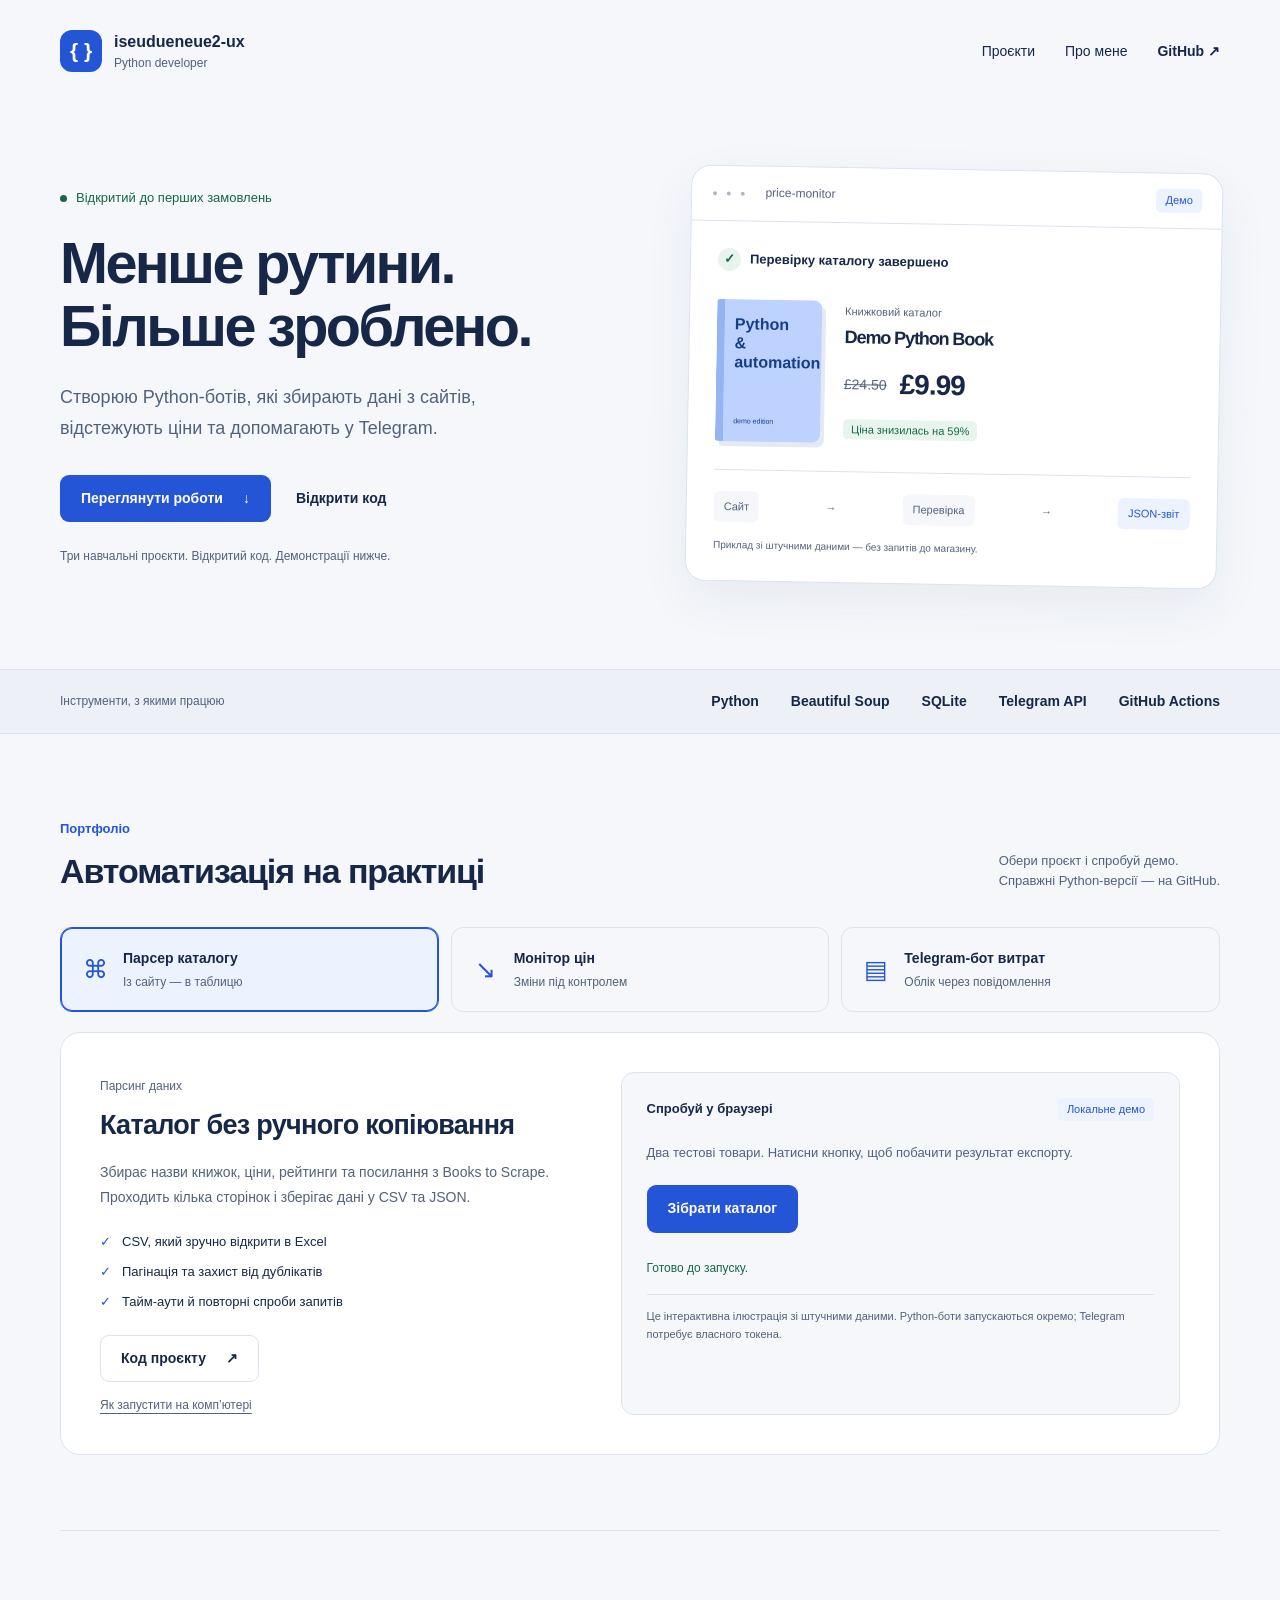
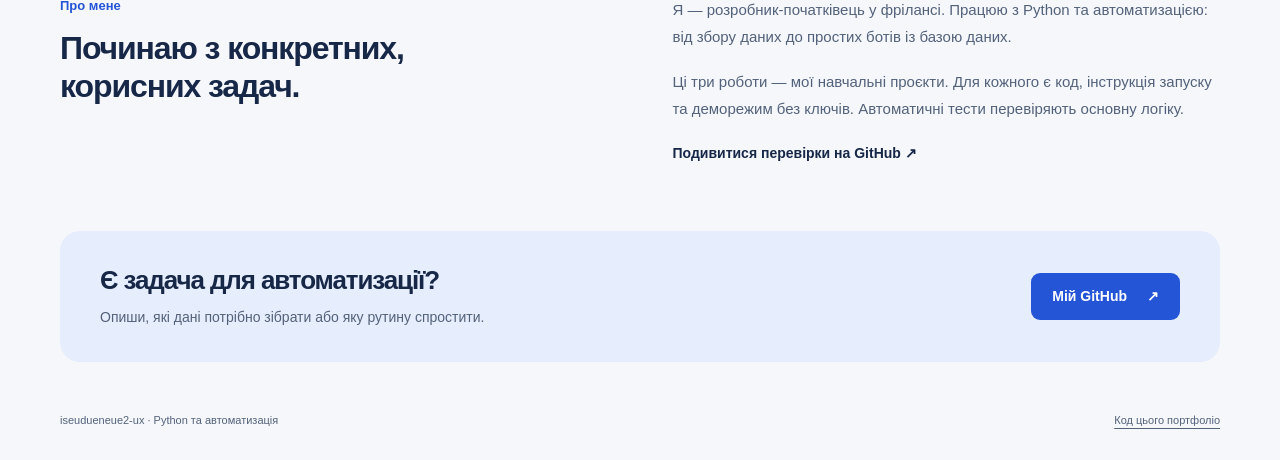
==== site/index.html @ 41f3dd18 "Publish interactive automation portfolio on GitHub Pages" ====
<!doctype html>
<html lang="uk">
<head>
  <meta charset="utf-8">
  <meta name="viewport" content="width=device-width, initial-scale=1">
  <meta name="theme-color" content="#f5f7fb">
  <meta name="description" content="Портфоліо Python-розробника: парсинг сайтів, моніторинг цін і Telegram-боти. Код, демонстрації та інструкції запуску.">
  <title>Python-боти та автоматизація — iseudueneue2-ux</title>
  <link rel="icon" href="favicon.svg" type="image/svg+xml">
  <link rel="stylesheet" href="style.css">
  <script src="app.js" defer></script>
</head>
<body>
  <a class="skip" href="#main">Перейти до вмісту</a>
  <header class="header wrap">
    <a class="brand" href="#" aria-label="На початок"><span class="brand-icon" aria-hidden="true">{ }</span><span>iseudueneue2-ux<span class="brand-sub">Python developer</span></span></a>
    <nav aria-label="Головна навігація"><a href="#projects">Проєкти</a><a href="#about">Про мене</a><a class="github-link" href="https://github.com/iseudueneue2-ux">GitHub <span aria-hidden="true">↗</span></a></nav>
  </header>
  <main id="main">
    <section class="hero wrap" aria-labelledby="hero-title">
      <div class="intro"><p class="availability"><span aria-hidden="true"></span>Відкритий до перших замовлень</p>
        <h1 id="hero-title">Менше рутини.<br>Більше зроблено.</h1>
        <p class="lead">Створюю Python-ботів, які збирають дані з сайтів, відстежують ціни та допомагають у Telegram.</p>
        <div class="hero-actions"><a class="button primary" href="#projects">Переглянути роботи <span aria-hidden="true">↓</span></a><a class="text-link" href="https://github.com/iseudueneue2-ux/freelance-bots-portfolio">Відкрити код</a></div>
        <p class="hero-note">Три навчальні проєкти. Відкритий код. Демонстрації нижче.</p>
      </div>
      <div class="workbench" aria-label="Приклад результату роботи монітора цін">
        <div class="window-bar"><span class="window-dots" aria-hidden="true">● ● ●</span><span>price-monitor</span><span class="demo-tag">Демо</span></div>
        <div class="workbench-body"><div class="run-line"><span class="run-check" aria-hidden="true">✓</span>Перевірку каталогу завершено</div>
          <div class="product"><div class="book-art" aria-hidden="true"><span>Python<br>&<br>automation</span><small>demo edition</small></div><div><p class="muted">Книжковий каталог</p><h2>Demo Python Book</h2><p class="price"><del>£24.50</del><strong>£9.99</strong></p><span class="price-drop">Ціна знизилась на 59%</span></div></div>
          <div class="pipeline" aria-label="Сайт, перевірка ціни, готовий звіт"><span>Сайт</span><span aria-hidden="true">→</span><span>Перевірка</span><span aria-hidden="true">→</span><span class="pipeline-result">JSON-звіт</span></div>
          <p class="bench-note">Приклад зі штучними даними — без запитів до магазину.</p>
        </div>
      </div>
    </section>
    <div class="tools-strip"><div class="wrap"><p>Інструменти, з якими працюю</p><ul aria-label="Технології"><li>Python</li><li>Beautiful Soup</li><li>SQLite</li><li>Telegram API</li><li>GitHub Actions</li></ul></div></div>
    <section class="projects wrap" id="projects" aria-labelledby="projects-title">
      <div class="section-heading"><div><p class="section-caption">Портфоліо</p><h2 id="projects-title">Автоматизація на практиці</h2></div><p>Обери проєкт і спробуй демо.<br>Справжні Python-версії — на GitHub.</p></div>
      <div class="project-picker" role="group" aria-label="Обрати проєкт">
        <button class="project-choice" data-project="scraper" aria-pressed="true"><span class="choice-icon" aria-hidden="true">⌘</span><span><strong>Парсер каталогу</strong><small>Із сайту — в таблицю</small></span></button>
        <button class="project-choice" data-project="monitor" aria-pressed="false"><span class="choice-icon" aria-hidden="true">↘</span><span><strong>Монітор цін</strong><small>Зміни під контролем</small></span></button>
        <button class="project-choice" data-project="expenses" aria-pressed="false"><span class="choice-icon" aria-hidden="true">▤</span><span><strong>Telegram-бот витрат</strong><small>Облік через повідомлення</small></span></button>
      </div>
      <div class="project-detail">
        <div class="project-description"><span class="project-kind" id="project-kind">Парсинг даних</span><h3 id="project-title">Каталог без ручного копіювання</h3><p id="project-description">Збирає назви книжок, ціни, рейтинги та посилання з Books to Scrape. Проходить кілька сторінок і зберігає дані у CSV та JSON.</p><ul id="project-features"><li>CSV, який зручно відкрити в Excel</li><li>Пагінація та захист від дублікатів</li><li>Тайм-аути й повторні спроби запитів</li></ul><a class="button secondary" id="project-source" href="https://github.com/iseudueneue2-ux/freelance-bots-portfolio/blob/main/bots/scraper.py">Код проєкту <span aria-hidden="true">↗</span></a><a class="setup-link" href="https://github.com/iseudueneue2-ux/freelance-bots-portfolio/blob/main/docs/README.uk.md">Як запустити на комп’ютері</a></div>
        <div class="demo-panel"><div class="demo-heading"><strong>Спробуй у браузері</strong><span class="demo-tag">Локальне демо</span></div>
          <div id="demo-scraper"><p class="demo-copy">Два тестові товари. Натисни кнопку, щоб побачити результат експорту.</p><button class="button primary demo-action" id="scrape-button">Зібрати каталог</button><div id="scrape-result" hidden><div class="table-scroll"><table><caption class="sr-only">Результати збору тестового каталогу</caption><thead><tr><th scope="col">Книжка</th><th scope="col">Ціна</th><th scope="col">Рейтинг</th></tr></thead><tbody><tr><td>Demo Python Book</td><td>£24.50</td><td>4 / 5</td></tr><tr><td>Automation &amp; Bots</td><td>£18.00</td><td>5 / 5</td></tr></tbody></table></div><button class="download" id="download-csv">Завантажити CSV</button></div></div>
          <div id="demo-monitor" hidden><p class="demo-copy">Збережена ціна книжки — £24.50. Задай нову ціну для порівняння.</p><form id="price-form"><label for="new-price">Нова ціна, GBP</label><div class="form-row"><input id="new-price" type="number" min="0.01" max="9999999" step="0.01" value="9.99" required><button class="button primary" type="submit">Порівняти</button></div></form><div id="price-result" class="result-box" hidden></div></div>
          <div id="demo-expenses" hidden><p class="demo-copy">Додай витрату й перевір підсумок. Дані існують лише до оновлення сторінки.</p><div class="chat"><p class="chat-bubble">Привіт! Допоможу порахувати витрати у гривнях.</p><div id="expense-messages"></div></div><form id="expense-form"><div class="expense-fields"><div><label for="expense-amount">Сума, грн</label><input id="expense-amount" type="number" min="0.01" max="9999999" step="0.01" placeholder="120.50" required></div><div><label for="expense-category">Категорія</label><input id="expense-category" maxlength="50" placeholder="Їжа" required></div></div><div class="form-row"><button class="button primary" type="submit">Додати витрату</button><button class="download" id="expense-summary" type="button">Підсумок</button></div></form></div>
          <p class="demo-status" id="demo-status" role="status" aria-live="polite">Готово до запуску.</p>
          <p class="demo-disclaimer">Це інтерактивна ілюстрація зі штучними даними. Python-боти запускаються окремо; Telegram потребує власного токена.</p>
        </div>
      </div>
      <noscript><p>Для інтерактивних демонстрацій увімкни JavaScript. Усі три проєкти та інструкції доступні <a href="https://github.com/iseudueneue2-ux/freelance-bots-portfolio">у репозиторії</a>.</p></noscript>
    </section>
    <section class="about wrap" id="about" aria-labelledby="about-title"><div><p class="section-caption">Про мене</p><h2 id="about-title">Починаю з конкретних,<br>корисних задач.</h2></div><div class="about-copy"><p>Я — розробник-початківець у фрілансі. Працюю з Python та автоматизацією: від збору даних до простих ботів із базою даних.</p><p>Ці три роботи — мої навчальні проєкти. Для кожного є код, інструкція запуску та деморежим без ключів. Автоматичні тести перевіряють основну логіку.</p><a class="text-link" href="https://github.com/iseudueneue2-ux/freelance-bots-portfolio/actions">Подивитися перевірки на GitHub <span aria-hidden="true">↗</span></a></div></section>
    <section class="contact wrap" aria-labelledby="contact-title"><div><h2 id="contact-title">Є задача для автоматизації?</h2><p>Опиши, які дані потрібно зібрати або яку рутину спростити.</p></div><a class="button primary" href="https://github.com/iseudueneue2-ux">Мій GitHub <span aria-hidden="true">↗</span></a></section>
  </main>
  <footer class="footer wrap"><span>iseudueneue2-ux · Python та автоматизація</span><a href="https://github.com/iseudueneue2-ux/freelance-bots-portfolio">Код цього портфоліо</a></footer>
</body>
</html>
---- site/style.css ----
:root{--bg:#f5f7fb;--surface:#fff;--ink:#162747;--muted:#53627b;--blue:#2455d6;--blue-hover:#1943b0;--line:#dce3ee;--soft:#edf2ff;--green:#176747;--radius:20px}*{box-sizing:border-box}html{scroll-behavior:smooth;scroll-padding-top:30px}body{margin:0;background:var(--bg);color:var(--ink);font-family:"Segoe UI",Verdana,sans-serif;font-size:16px;line-height:1.6}a{color:inherit;text-underline-offset:4px}button,input{font:inherit}button,a{-webkit-tap-highlight-color:transparent}button{cursor:pointer}button:disabled{cursor:default}a:focus-visible,button:focus-visible,input:focus-visible{outline:3px solid var(--blue);outline-offset:5px}button,input{border-radius:9px}[hidden]{display:none!important}.wrap{width:min(1160px,calc(100% - 80px));margin-inline:auto}.header{display:flex;align-items:center;justify-content:space-between;padding-block:30px;gap:24px}.brand{display:flex;gap:12px;align-items:center;text-decoration:none;font-weight:700;line-height:1.35}.brand-icon{display:grid;place-items:center;width:42px;height:42px;background:var(--blue);color:#fff;border-radius:12px;font-size:21px}.brand-sub{display:block;color:var(--muted);font-size:12px;font-weight:400;margin-top:3px}.header nav{display:flex;gap:30px;align-items:center;font-size:14px}.header nav a{text-decoration:none}.header nav a:hover{color:var(--blue)}.github-link{font-weight:600}.hero{display:grid;grid-template-columns:1.05fr 1fr;gap:70px;align-items:center;padding-block:67px 84px}.availability{font-size:13px;color:var(--green);display:flex;align-items:center;gap:9px;margin:0 0 24px}.availability span{width:7px;height:7px;background:var(--green);border-radius:50%}h1,h2,h3,p{margin-top:0}h1{font-size:clamp(38px,4.5vw,61px);line-height:1.08;letter-spacing:-2.6px;font-weight:700;margin-bottom:25px}.lead{font-size:18px;line-height:1.75;color:var(--muted);max-width:455px;margin-bottom:30px}.hero-actions{display:flex;gap:25px;align-items:center}.button{display:inline-flex;justify-content:center;align-items:center;gap:20px;padding:13px 20px;border:1px solid transparent;border-radius:9px;font-size:14px;line-height:1.4;font-weight:600;text-decoration:none;min-height:46px}.primary{color:#fff;background:var(--blue)}.primary:hover{background:var(--blue-hover)}.text-link{font-size:14px;font-weight:600;text-decoration:none}.text-link:hover{text-decoration:underline}.hero-note{font-size:12px;color:var(--muted);margin:25px 0 0}.workbench{background:var(--surface);border:1px solid var(--line);border-radius:var(--radius);box-shadow:0 18px 50px #1d365510;overflow:hidden;transform:rotate(1deg)}.window-bar{display:flex;align-items:center;gap:17px;padding:15px 20px;border-bottom:1px solid var(--line);font-size:12px;color:var(--muted)}.window-dots{letter-spacing:3px;color:#a9b5c8;font-size:9px}.demo-tag{font-size:11px;padding:3px 9px;border-radius:5px;background:var(--soft);color:var(--blue);white-space:nowrap}.window-bar .demo-tag{margin-left:auto}.workbench-body{padding:27px}.run-line{display:flex;align-items:center;gap:9px;font-size:13px;font-weight:600}.run-check{display:grid;place-items:center;width:23px;height:23px;color:var(--green);background:#e8f5ee;border-radius:50%}.product{display:flex;gap:23px;align-items:center;margin-block:28px}.book-art{background:#bed2ff;width:105px;height:142px;flex-shrink:0;border-radius:3px 8px 8px 3px;border-left:8px solid #94b4f4;display:flex;flex-direction:column;justify-content:space-between;padding:15px 10px;color:#183e88;font-size:16px;font-weight:700;line-height:1.2;box-shadow:4px 5px 0 #e4eaf3}.book-art small{font-size:7px;font-weight:400}.muted{color:var(--muted);font-size:11px;margin-bottom:5px}.product h2{font-size:18px;line-height:1.3;margin-bottom:13px}.price{display:flex;gap:13px;align-items:center;margin-bottom:8px}.price del{color:var(--muted);font-size:14px}.price strong{font-size:28px;letter-spacing:-1px}.price-drop{font-size:11px;color:var(--green);background:#e8f5ee;padding:4px 8px;border-radius:5px}.pipeline{display:flex;justify-content:space-between;gap:7px;border-top:1px solid var(--line);padding-top:21px;font-size:11px;color:var(--muted);align-items:center}.pipeline span:not(:nth-child(even)){padding:7px 10px;background:var(--bg);border-radius:6px}.pipeline .pipeline-result{color:var(--blue);background:var(--soft)!important}.bench-note{font-size:10px;color:var(--muted);margin:15px 0 0}.tools-strip{border-block:1px solid var(--line);background:#edf1f7}.tools-strip .wrap{display:flex;align-items:center;justify-content:space-between;gap:25px;padding-block:20px}.tools-strip p{font-size:12px;color:var(--muted);margin:0}.tools-strip ul{display:flex;gap:32px;list-style:none;padding:0;margin:0;font-size:14px;font-weight:600}.projects{padding-block:85px 75px}.section-heading{display:flex;justify-content:space-between;align-items:end;gap:35px;margin-bottom:35px}.section-caption{font-size:13px;color:var(--blue);font-weight:600;margin-bottom:12px}h2{font-size:34px;line-height:1.2;letter-spacing:-1.1px;margin-bottom:0}.section-heading>p{font-size:13px;color:var(--muted);margin-bottom:0}.project-picker{display:grid;grid-template-columns:repeat(3,1fr);gap:12px;margin-bottom:20px}.project-choice{display:flex;align-items:center;gap:14px;text-align:left;padding:19px 20px;border:1px solid var(--line);background:transparent;color:var(--ink);border-radius:12px}.project-choice[aria-pressed=true]{background:var(--soft);border-color:var(--blue);box-shadow:inset 0 0 0 1px var(--blue)}.project-choice strong{font-size:14px;display:block}.project-choice small{font-size:12px;color:var(--muted);display:block;margin-top:3px}.choice-icon{font-size:25px;color:var(--blue);width:28px;text-align:center}.project-detail{display:grid;grid-template-columns:.85fr 1fr;gap:45px;padding:39px;background:var(--surface);border-radius:var(--radius);border:1px solid var(--line)}.project-kind{font-size:12px;color:var(--muted)}.project-description h3{font-size:27px;line-height:1.2;letter-spacing:-.7px;margin:12px 0 18px}.project-description>p{font-size:14px;color:var(--muted);line-height:1.8}.project-description ul{padding:0;list-style:none;font-size:13px;margin-block:22px}.project-description li{padding-left:22px;position:relative;margin-bottom:9px}.project-description li:before{content:'✓';color:var(--blue);position:absolute;left:0}.secondary{border-color:var(--line);background:var(--surface);color:var(--ink)}.secondary:hover{background:var(--soft)}.setup-link{display:block;width:fit-content;font-size:12px;color:var(--muted);margin-top:14px}.demo-panel{background:var(--bg);border:1px solid var(--line);border-radius:13px;padding:25px;min-width:0}.demo-heading{display:flex;align-items:center;justify-content:space-between;gap:12px}.demo-heading strong{font-size:13px}.demo-copy{font-size:13px;color:var(--muted);line-height:1.7;margin:21px 0}.demo-action{margin-bottom:8px}.demo-status{font-size:12px;color:var(--green);margin:18px 0 0;min-height:20px}.demo-disclaimer{font-size:11px;color:var(--muted);line-height:1.6;border-top:1px solid var(--line);padding-top:13px;margin:15px 0 0}.table-scroll{overflow-x:auto}table{border-collapse:collapse;width:100%;font-size:11px;margin-top:15px;text-align:left}th,td{padding:12px 6px;border-bottom:1px solid var(--line)}th{color:var(--muted);font-weight:600}td:not(:first-child){white-space:nowrap}.download{background:none;border:0;color:var(--blue);font-size:12px;font-weight:600;padding:10px 0;text-decoration:underline;text-underline-offset:4px;min-height:44px}.form-row{display:flex;gap:16px;align-items:center;flex-wrap:wrap}label{display:block;font-size:12px;font-weight:600;margin-bottom:6px}input{padding:10px 12px;border:1px solid #b5c1d5;background:var(--surface);width:100%;color:var(--ink);min-height:45px;font-size:14px}#new-price{width:140px}.result-box{background:var(--surface);padding:16px;border-radius:8px;margin-top:18px;font-size:14px}.expense-fields{display:grid;grid-template-columns:1fr 1.3fr;gap:12px;margin-block:15px}.chat{max-height:210px;overflow-y:auto;padding:3px}.chat-bubble{background:#fff;border:1px solid var(--line);padding:10px 13px;font-size:12px;border-radius:12px 12px 12px 2px;margin:0 0 9px;white-space:pre-line;overflow-wrap:anywhere}.chat-bubble.user{background:var(--soft);border-color:#cddaff;margin-left:28px;border-radius:12px 12px 2px 12px}.about{border-top:1px solid var(--line);padding-block:65px;display:grid;grid-template-columns:1fr 1fr;gap:65px}.about h2{font-size:32px}.about-copy p{font-size:15px;color:var(--muted);line-height:1.8;margin-bottom:18px}.contact{background:#e6edfc;border-radius:var(--radius);padding:34px 40px;display:flex;justify-content:space-between;align-items:center;gap:30px;margin-bottom:50px}.contact h2{font-size:26px;margin-bottom:10px}.contact p{font-size:14px;color:var(--muted);margin:0}.contact .button{flex-shrink:0}.footer{display:flex;justify-content:space-between;gap:20px;font-size:11px;color:var(--muted);padding-block:0 30px}.sr-only{position:absolute;width:1px;height:1px;padding:0;margin:-1px;overflow:hidden;clip:rect(0,0,0,0);white-space:nowrap;border:0}.skip{position:fixed;left:15px;top:12px;z-index:10;padding:10px 15px;background:var(--surface);transform:translateY(-200%)}.skip:focus{transform:translateY(0)}
@media(min-width:1500px){.hero{padding-block:90px 110px}}@media(max-width:1000px){.wrap{width:calc(100% - 48px)}.hero{gap:35px}h1{letter-spacing:-1.7px}.hero-actions{gap:17px;flex-wrap:wrap}.tools-strip ul{gap:18px}.project-detail{padding:28px;gap:25px}.project-choice{padding:15px 12px;gap:9px}.project-choice small{font-size:11px}.workbench-body{padding:22px}.product{gap:16px}.product h2{font-size:16px}.book-art{width:85px;height:125px;font-size:14px}.about{gap:35px}}@media(max-width:760px){.header{padding-block:22px}.header nav{gap:19px}.header nav a:not(.github-link){display:none}.hero{grid-template-columns:1fr;padding-block:35px 48px;gap:35px}.hero h1{font-size:48px}.lead{font-size:16px;max-width:490px}.workbench{transform:none;max-width:520px;width:100%}.tools-strip .wrap{display:block}.tools-strip p{margin-bottom:12px}.tools-strip ul{flex-wrap:wrap;gap:8px 23px;font-size:13px}.section-heading{display:block}.section-heading>p{margin-top:18px}h2{font-size:30px}.projects{padding-block:50px}.project-picker{grid-template-columns:1fr;gap:8px}.project-choice{padding:13px 17px}.project-choice small{font-size:12px}.project-choice[aria-pressed=true]{box-shadow:inset 3px 0 0 var(--blue)}.project-detail{grid-template-columns:1fr;padding:25px;gap:30px}.demo-panel{padding:20px}.project-description h3{font-size:26px}.about{grid-template-columns:1fr;padding-block:42px;gap:25px}.about h2{font-size:30px}.contact{display:block;padding:28px}.contact .button{margin-top:23px}.footer{flex-direction:column;gap:8px}.demo-heading{align-items:start}}@media(max-width:390px){.wrap{width:calc(100% - 32px)}.hero h1{font-size:41px}.brand{font-size:13px}.brand-icon{width:35px;height:35px}.header nav{font-size:13px}.project-detail{padding:18px}.demo-panel{padding:15px}.demo-heading{flex-wrap:wrap}.expense-fields{grid-template-columns:1fr}.product{gap:12px}.pipeline{font-size:10px}.pipeline span:not(:nth-child(even)){padding:7px}.hero-actions{gap:15px}.hero-actions .button{padding-inline:16px}}@media(prefers-reduced-motion:reduce){html{scroll-behavior:auto}}
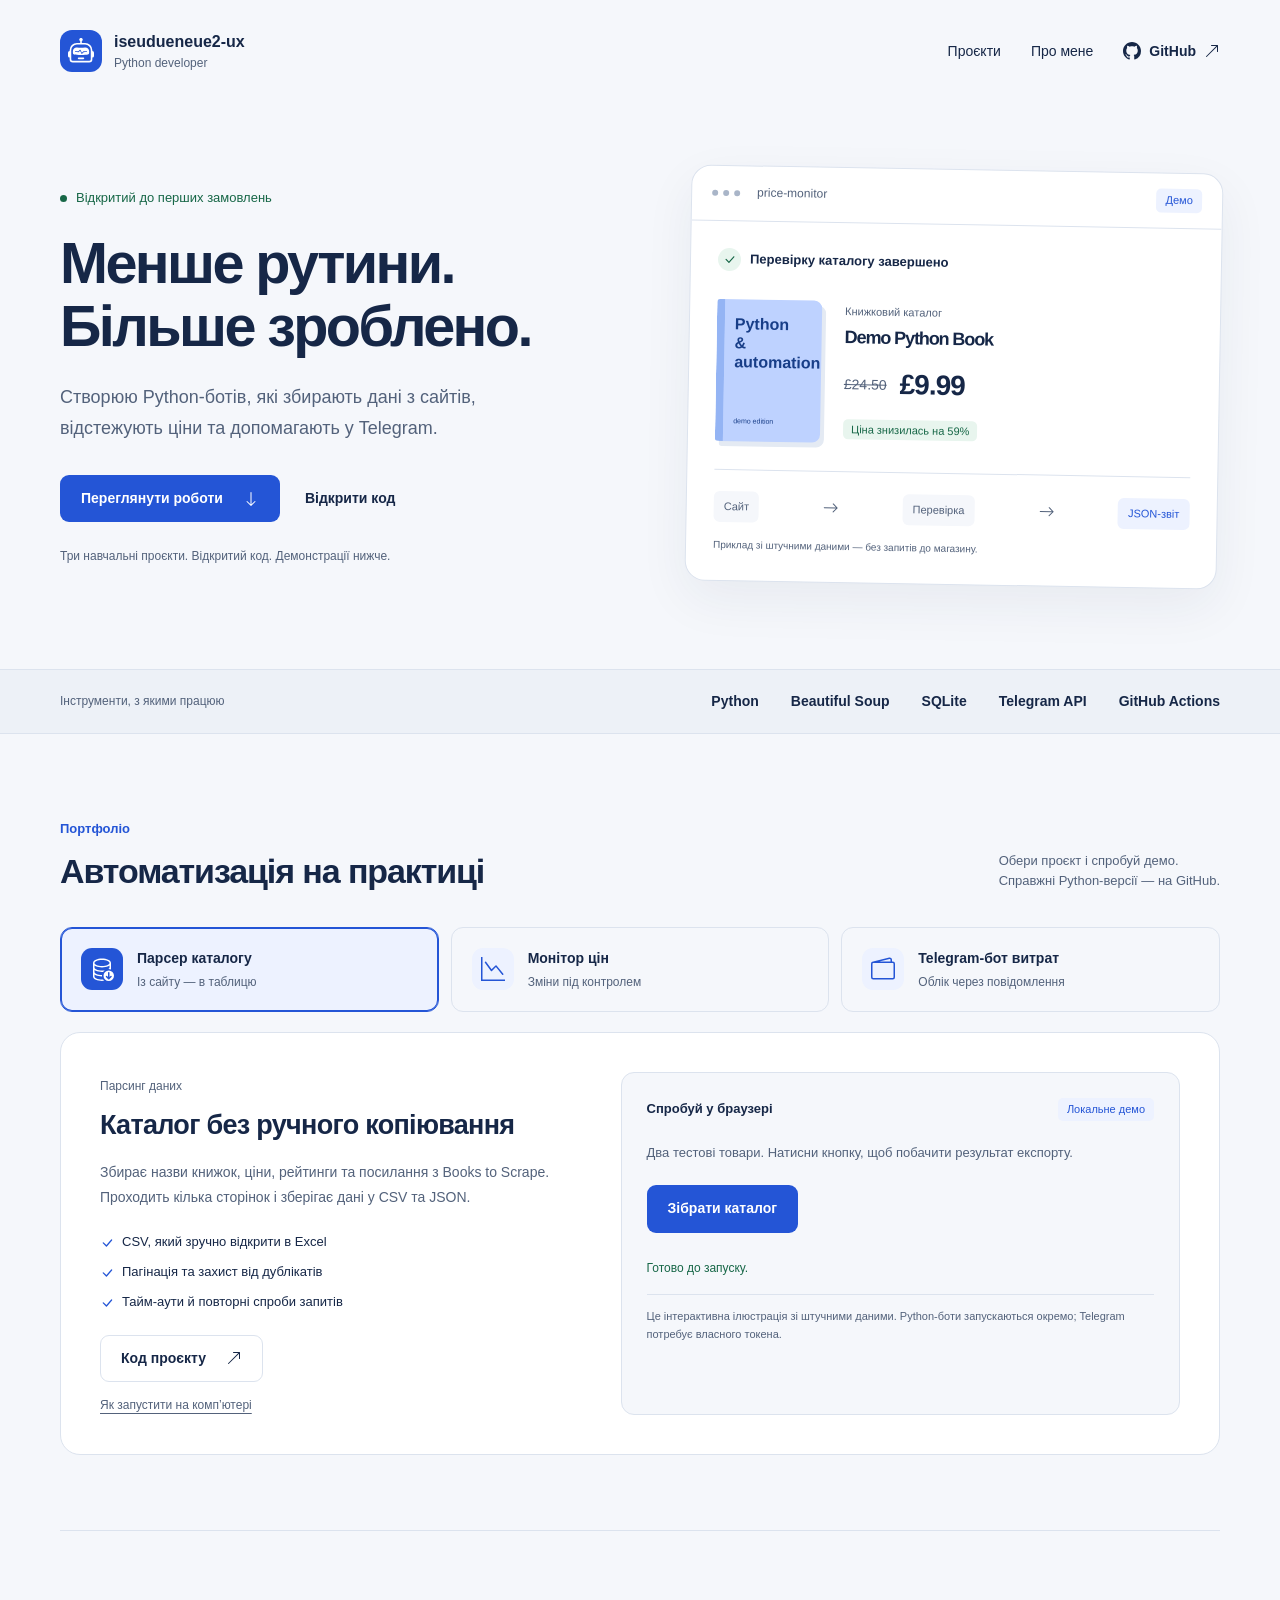
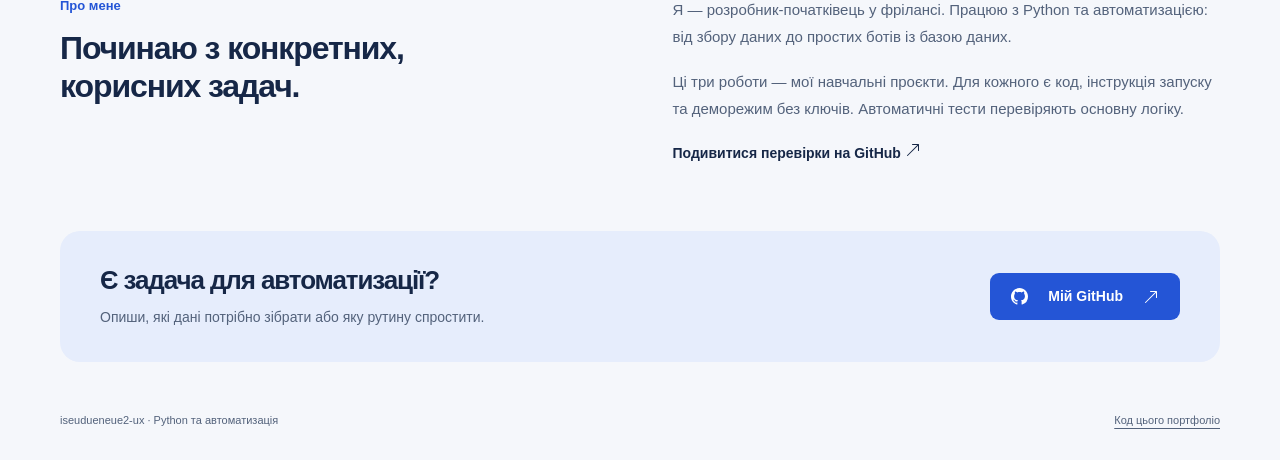
==== commit e7b11df2: "Replace placeholder symbols with Bootstrap SVG icons" ====
--- a/site/index.html
+++ b/site/index.html
@@ -6,29 +6,30 @@
   <meta name="theme-color" content="#f5f7fb">
   <meta name="description" content="Портфоліо Python-розробника: парсинг сайтів, моніторинг цін і Telegram-боти. Код, демонстрації та інструкції запуску.">
   <title>Python-боти та автоматизація — iseudueneue2-ux</title>
-  <link rel="icon" href="favicon.svg" type="image/svg+xml">
+  <link rel="icon" href="favicon.svg?v=2" type="image/svg+xml">
   <link rel="stylesheet" href="style.css">
   <script src="app.js" defer></script>
 </head>
 <body>
   <a class="skip" href="#main">Перейти до вмісту</a>
   <header class="header wrap">
-    <a class="brand" href="#" aria-label="На початок"><span class="brand-icon" aria-hidden="true">{ }</span><span>iseudueneue2-ux<span class="brand-sub">Python developer</span></span></a>
-    <nav aria-label="Головна навігація"><a href="#projects">Проєкти</a><a href="#about">Про мене</a><a class="github-link" href="https://github.com/iseudueneue2-ux">GitHub <span aria-hidden="true">↗</span></a></nav>
+    <a class="brand" href="#" aria-label="На початок"><span class="brand-icon" aria-hidden="true"><svg class="icon" viewBox="0 0 16 16" fill="currentColor" aria-hidden="true" focusable="false"><path d="M6 12.5a.5.5 0 0 1 .5-.5h3a.5.5 0 0 1 0 1h-3a.5.5 0 0 1-.5-.5M3 8.062C3 6.76 4.235 5.765 5.53 5.886a26.6 26.6 0 0 0 4.94 0C11.765 5.765 13 6.76 13 8.062v1.157a.93.93 0 0 1-.765.935c-.845.147-2.34.346-4.235.346s-3.39-.2-4.235-.346A.93.93 0 0 1 3 9.219zm4.542-.827a.25.25 0 0 0-.217.068l-.92.9a25 25 0 0 1-1.871-.183.25.25 0 0 0-.068.495c.55.076 1.232.149 2.02.193a.25.25 0 0 0 .189-.071l.754-.736.847 1.71a.25.25 0 0 0 .404.062l.932-.97a25 25 0 0 0 1.922-.188.25.25 0 0 0-.068-.495c-.538.074-1.207.145-1.98.189a.25.25 0 0 0-.166.076l-.754.785-.842-1.7a.25.25 0 0 0-.182-.135"/>
+  <path d="M8.5 1.866a1 1 0 1 0-1 0V3h-2A4.5 4.5 0 0 0 1 7.5V8a1 1 0 0 0-1 1v2a1 1 0 0 0 1 1v1a2 2 0 0 0 2 2h10a2 2 0 0 0 2-2v-1a1 1 0 0 0 1-1V9a1 1 0 0 0-1-1v-.5A4.5 4.5 0 0 0 10.5 3h-2zM14 7.5V13a1 1 0 0 1-1 1H3a1 1 0 0 1-1-1V7.5A3.5 3.5 0 0 1 5.5 4h5A3.5 3.5 0 0 1 14 7.5"/></svg></span><span>iseudueneue2-ux<span class="brand-sub">Python developer</span></span></a>
+    <nav aria-label="Головна навігація"><a href="#projects">Проєкти</a><a href="#about">Про мене</a><a class="github-link" href="https://github.com/iseudueneue2-ux"><svg class="icon" viewBox="0 0 16 16" fill="currentColor" aria-hidden="true" focusable="false"><path d="M8 0C3.58 0 0 3.58 0 8c0 3.54 2.29 6.53 5.47 7.59.4.07.55-.17.55-.38 0-.19-.01-.82-.01-1.49-2.01.37-2.53-.49-2.69-.94-.09-.23-.48-.94-.82-1.13-.28-.15-.68-.52-.01-.53.63-.01 1.08.58 1.23.82.72 1.21 1.87.87 2.33.66.07-.52.28-.87.51-1.07-1.78-.2-3.64-.89-3.64-3.95 0-.87.31-1.59.82-2.15-.08-.2-.36-1.02.08-2.12 0 0 .67-.21 2.2.82.64-.18 1.32-.27 2-.27s1.36.09 2 .27c1.53-1.04 2.2-.82 2.2-.82.44 1.1.16 1.92.08 2.12.51.56.82 1.27.82 2.15 0 3.07-1.87 3.75-3.65 3.95.29.25.54.73.54 1.48 0 1.07-.01 1.93-.01 2.2 0 .21.15.46.55.38A8.01 8.01 0 0 0 16 8c0-4.42-3.58-8-8-8"/></svg> GitHub <span class="inline-icon" aria-hidden="true"><svg class="icon" viewBox="0 0 16 16" fill="currentColor" aria-hidden="true" focusable="false"><path fill-rule="evenodd" d="M14 2.5a.5.5 0 0 0-.5-.5h-6a.5.5 0 0 0 0 1h4.793L2.146 13.146a.5.5 0 0 0 .708.708L13 3.707V8.5a.5.5 0 0 0 1 0z"/></svg></span></a></nav>
   </header>
   <main id="main">
     <section class="hero wrap" aria-labelledby="hero-title">
       <div class="intro"><p class="availability"><span aria-hidden="true"></span>Відкритий до перших замовлень</p>
         <h1 id="hero-title">Менше рутини.<br>Більше зроблено.</h1>
         <p class="lead">Створюю Python-ботів, які збирають дані з сайтів, відстежують ціни та допомагають у Telegram.</p>
-        <div class="hero-actions"><a class="button primary" href="#projects">Переглянути роботи <span aria-hidden="true">↓</span></a><a class="text-link" href="https://github.com/iseudueneue2-ux/freelance-bots-portfolio">Відкрити код</a></div>
+        <div class="hero-actions"><a class="button primary" href="#projects">Переглянути роботи <span class="inline-icon" aria-hidden="true"><svg class="icon" viewBox="0 0 16 16" fill="currentColor" aria-hidden="true" focusable="false"><path fill-rule="evenodd" d="M8 1a.5.5 0 0 1 .5.5v11.793l3.146-3.147a.5.5 0 0 1 .708.708l-4 4a.5.5 0 0 1-.708 0l-4-4a.5.5 0 0 1 .708-.708L7.5 13.293V1.5A.5.5 0 0 1 8 1"/></svg></span></a><a class="text-link" href="https://github.com/iseudueneue2-ux/freelance-bots-portfolio">Відкрити код</a></div>
         <p class="hero-note">Три навчальні проєкти. Відкритий код. Демонстрації нижче.</p>
       </div>
       <div class="workbench" aria-label="Приклад результату роботи монітора цін">
-        <div class="window-bar"><span class="window-dots" aria-hidden="true">● ● ●</span><span>price-monitor</span><span class="demo-tag">Демо</span></div>
-        <div class="workbench-body"><div class="run-line"><span class="run-check" aria-hidden="true">✓</span>Перевірку каталогу завершено</div>
+        <div class="window-bar"><span class="window-dots" aria-hidden="true"><i></i><i></i><i></i></span><span>price-monitor</span><span class="demo-tag">Демо</span></div>
+        <div class="workbench-body"><div class="run-line"><span class="run-check" aria-hidden="true"><svg class="icon" viewBox="0 0 16 16" fill="currentColor" aria-hidden="true" focusable="false"><path d="M12.736 3.97a.733.733 0 0 1 1.047 0c.286.289.29.756.01 1.05L7.88 12.01a.733.733 0 0 1-1.065.02L3.217 8.384a.757.757 0 0 1 0-1.06.733.733 0 0 1 1.047 0l3.052 3.093 5.4-6.425z"/></svg></span>Перевірку каталогу завершено</div>
           <div class="product"><div class="book-art" aria-hidden="true"><span>Python<br>&<br>automation</span><small>demo edition</small></div><div><p class="muted">Книжковий каталог</p><h2>Demo Python Book</h2><p class="price"><del>£24.50</del><strong>£9.99</strong></p><span class="price-drop">Ціна знизилась на 59%</span></div></div>
-          <div class="pipeline" aria-label="Сайт, перевірка ціни, готовий звіт"><span>Сайт</span><span aria-hidden="true">→</span><span>Перевірка</span><span aria-hidden="true">→</span><span class="pipeline-result">JSON-звіт</span></div>
+          <div class="pipeline" aria-label="Сайт, перевірка ціни, готовий звіт"><span>Сайт</span><span class="inline-icon" aria-hidden="true"><svg class="icon" viewBox="0 0 16 16" fill="currentColor" aria-hidden="true" focusable="false"><path fill-rule="evenodd" d="M1 8a.5.5 0 0 1 .5-.5h11.793l-3.147-3.146a.5.5 0 0 1 .708-.708l4 4a.5.5 0 0 1 0 .708l-4 4a.5.5 0 0 1-.708-.708L13.293 8.5H1.5A.5.5 0 0 1 1 8"/></svg></span><span>Перевірка</span><span class="inline-icon" aria-hidden="true"><svg class="icon" viewBox="0 0 16 16" fill="currentColor" aria-hidden="true" focusable="false"><path fill-rule="evenodd" d="M1 8a.5.5 0 0 1 .5-.5h11.793l-3.147-3.146a.5.5 0 0 1 .708-.708l4 4a.5.5 0 0 1 0 .708l-4 4a.5.5 0 0 1-.708-.708L13.293 8.5H1.5A.5.5 0 0 1 1 8"/></svg></span><span class="pipeline-result">JSON-звіт</span></div>
           <p class="bench-note">Приклад зі штучними даними — без запитів до магазину.</p>
         </div>
       </div>
@@ -37,14 +38,16 @@
     <section class="projects wrap" id="projects" aria-labelledby="projects-title">
       <div class="section-heading"><div><p class="section-caption">Портфоліо</p><h2 id="projects-title">Автоматизація на практиці</h2></div><p>Обери проєкт і спробуй демо.<br>Справжні Python-версії — на GitHub.</p></div>
       <div class="project-picker" role="group" aria-label="Обрати проєкт">
-        <button class="project-choice" data-project="scraper" aria-pressed="true"><span class="choice-icon" aria-hidden="true">⌘</span><span><strong>Парсер каталогу</strong><small>Із сайту — в таблицю</small></span></button>
-        <button class="project-choice" data-project="monitor" aria-pressed="false"><span class="choice-icon" aria-hidden="true">↘</span><span><strong>Монітор цін</strong><small>Зміни під контролем</small></span></button>
-        <button class="project-choice" data-project="expenses" aria-pressed="false"><span class="choice-icon" aria-hidden="true">▤</span><span><strong>Telegram-бот витрат</strong><small>Облік через повідомлення</small></span></button>
+        <button class="project-choice" data-project="scraper" aria-pressed="true"><span class="choice-icon" aria-hidden="true"><svg class="icon" viewBox="0 0 16 16" fill="currentColor" aria-hidden="true" focusable="false"><path d="M12.5 9a3.5 3.5 0 1 1 0 7 3.5 3.5 0 0 1 0-7m.354 5.854 1.5-1.5a.5.5 0 0 0-.708-.708l-.646.647V10.5a.5.5 0 0 0-1 0v2.793l-.646-.647a.5.5 0 0 0-.708.708l1.5 1.5a.5.5 0 0 0 .708 0"/>
+  <path d="M12.096 6.223A5 5 0 0 0 13 5.698V7c0 .289-.213.654-.753 1.007a4.5 4.5 0 0 1 1.753.25V4c0-1.007-.875-1.755-1.904-2.223C11.022 1.289 9.573 1 8 1s-3.022.289-4.096.777C2.875 2.245 2 2.993 2 4v9c0 1.007.875 1.755 1.904 2.223C4.978 15.71 6.427 16 8 16c.536 0 1.058-.034 1.555-.097a4.5 4.5 0 0 1-.813-.927Q8.378 15 8 15c-1.464 0-2.766-.27-3.682-.687C3.356 13.875 3 13.373 3 13v-1.302c.271.202.58.378.904.525C4.978 12.71 6.427 13 8 13h.027a4.6 4.6 0 0 1 0-1H8c-1.464 0-2.766-.27-3.682-.687C3.356 10.875 3 10.373 3 10V8.698c.271.202.58.378.904.525C4.978 9.71 6.427 10 8 10q.393 0 .774-.024a4.5 4.5 0 0 1 1.102-1.132C9.298 8.944 8.666 9 8 9c-1.464 0-2.766-.27-3.682-.687C3.356 7.875 3 7.373 3 7V5.698c.271.202.58.378.904.525C4.978 6.711 6.427 7 8 7s3.022-.289 4.096-.777M3 4c0-.374.356-.875 1.318-1.313C5.234 2.271 6.536 2 8 2s2.766.27 3.682.687C12.644 3.125 13 3.627 13 4c0 .374-.356.875-1.318 1.313C10.766 5.729 9.464 6 8 6s-2.766-.27-3.682-.687C3.356 4.875 3 4.373 3 4"/></svg></span><span><strong>Парсер каталогу</strong><small>Із сайту — в таблицю</small></span></button>
+        <button class="project-choice" data-project="monitor" aria-pressed="false"><span class="choice-icon" aria-hidden="true"><svg class="icon" viewBox="0 0 16 16" fill="currentColor" aria-hidden="true" focusable="false"><path fill-rule="evenodd" d="M0 0h1v15h15v1H0zm14.817 11.887a.5.5 0 0 0 .07-.704l-4.5-5.5a.5.5 0 0 0-.74-.037L7.06 8.233 3.404 3.206a.5.5 0 0 0-.808.588l4 5.5a.5.5 0 0 0 .758.06l2.609-2.61 4.15 5.073a.5.5 0 0 0 .704.07"/></svg></span><span><strong>Монітор цін</strong><small>Зміни під контролем</small></span></button>
+        <button class="project-choice" data-project="expenses" aria-pressed="false"><span class="choice-icon" aria-hidden="true"><svg class="icon" viewBox="0 0 16 16" fill="currentColor" aria-hidden="true" focusable="false"><path d="M12.136.326A1.5 1.5 0 0 1 14 1.78V3h.5A1.5 1.5 0 0 1 16 4.5v9a1.5 1.5 0 0 1-1.5 1.5h-13A1.5 1.5 0 0 1 0 13.5v-9a1.5 1.5 0 0 1 1.432-1.499zM5.562 3H13V1.78a.5.5 0 0 0-.621-.484zM1.5 4a.5.5 0 0 0-.5.5v9a.5.5 0 0 0 .5.5h13a.5.5 0 0 0 .5-.5v-9a.5.5 0 0 0-.5-.5z"/></svg></span><span><strong>Telegram-бот витрат</strong><small>Облік через повідомлення</small></span></button>
       </div>
       <div class="project-detail">
-        <div class="project-description"><span class="project-kind" id="project-kind">Парсинг даних</span><h3 id="project-title">Каталог без ручного копіювання</h3><p id="project-description">Збирає назви книжок, ціни, рейтинги та посилання з Books to Scrape. Проходить кілька сторінок і зберігає дані у CSV та JSON.</p><ul id="project-features"><li>CSV, який зручно відкрити в Excel</li><li>Пагінація та захист від дублікатів</li><li>Тайм-аути й повторні спроби запитів</li></ul><a class="button secondary" id="project-source" href="https://github.com/iseudueneue2-ux/freelance-bots-portfolio/blob/main/bots/scraper.py">Код проєкту <span aria-hidden="true">↗</span></a><a class="setup-link" href="https://github.com/iseudueneue2-ux/freelance-bots-portfolio/blob/main/docs/README.uk.md">Як запустити на комп’ютері</a></div>
+        <div class="project-description"><span class="project-kind" id="project-kind">Парсинг даних</span><h3 id="project-title">Каталог без ручного копіювання</h3><p id="project-description">Збирає назви книжок, ціни, рейтинги та посилання з Books to Scrape. Проходить кілька сторінок і зберігає дані у CSV та JSON.</p><ul id="project-features"><li>CSV, який зручно відкрити в Excel</li><li>Пагінація та захист від дублікатів</li><li>Тайм-аути й повторні спроби запитів</li></ul><a class="button secondary" id="project-source" href="https://github.com/iseudueneue2-ux/freelance-bots-portfolio/blob/main/bots/scraper.py">Код проєкту <span class="inline-icon" aria-hidden="true"><svg class="icon" viewBox="0 0 16 16" fill="currentColor" aria-hidden="true" focusable="false"><path fill-rule="evenodd" d="M14 2.5a.5.5 0 0 0-.5-.5h-6a.5.5 0 0 0 0 1h4.793L2.146 13.146a.5.5 0 0 0 .708.708L13 3.707V8.5a.5.5 0 0 0 1 0z"/></svg></span></a><a class="setup-link" href="https://github.com/iseudueneue2-ux/freelance-bots-portfolio/blob/main/docs/README.uk.md">Як запустити на комп’ютері</a></div>
         <div class="demo-panel"><div class="demo-heading"><strong>Спробуй у браузері</strong><span class="demo-tag">Локальне демо</span></div>
-          <div id="demo-scraper"><p class="demo-copy">Два тестові товари. Натисни кнопку, щоб побачити результат експорту.</p><button class="button primary demo-action" id="scrape-button">Зібрати каталог</button><div id="scrape-result" hidden><div class="table-scroll"><table><caption class="sr-only">Результати збору тестового каталогу</caption><thead><tr><th scope="col">Книжка</th><th scope="col">Ціна</th><th scope="col">Рейтинг</th></tr></thead><tbody><tr><td>Demo Python Book</td><td>£24.50</td><td>4 / 5</td></tr><tr><td>Automation &amp; Bots</td><td>£18.00</td><td>5 / 5</td></tr></tbody></table></div><button class="download" id="download-csv">Завантажити CSV</button></div></div>
+          <div id="demo-scraper"><p class="demo-copy">Два тестові товари. Натисни кнопку, щоб побачити результат експорту.</p><button class="button primary demo-action" id="scrape-button">Зібрати каталог</button><div id="scrape-result" hidden><div class="table-scroll"><table><caption class="sr-only">Результати збору тестового каталогу</caption><thead><tr><th scope="col">Книжка</th><th scope="col">Ціна</th><th scope="col">Рейтинг</th></tr></thead><tbody><tr><td>Demo Python Book</td><td>£24.50</td><td>4 / 5</td></tr><tr><td>Automation &amp; Bots</td><td>£18.00</td><td>5 / 5</td></tr></tbody></table></div><button class="download" id="download-csv"><svg class="icon" viewBox="0 0 16 16" fill="currentColor" aria-hidden="true" focusable="false"><path d="M.5 9.9a.5.5 0 0 1 .5.5v2.5a1 1 0 0 0 1 1h12a1 1 0 0 0 1-1v-2.5a.5.5 0 0 1 1 0v2.5a2 2 0 0 1-2 2H2a2 2 0 0 1-2-2v-2.5a.5.5 0 0 1 .5-.5"/>
+  <path d="M7.646 11.854a.5.5 0 0 0 .708 0l3-3a.5.5 0 0 0-.708-.708L8.5 10.293V1.5a.5.5 0 0 0-1 0v8.793L5.354 8.146a.5.5 0 1 0-.708.708z"/></svg> Завантажити CSV</button></div></div>
           <div id="demo-monitor" hidden><p class="demo-copy">Збережена ціна книжки — £24.50. Задай нову ціну для порівняння.</p><form id="price-form"><label for="new-price">Нова ціна, GBP</label><div class="form-row"><input id="new-price" type="number" min="0.01" max="9999999" step="0.01" value="9.99" required><button class="button primary" type="submit">Порівняти</button></div></form><div id="price-result" class="result-box" hidden></div></div>
           <div id="demo-expenses" hidden><p class="demo-copy">Додай витрату й перевір підсумок. Дані існують лише до оновлення сторінки.</p><div class="chat"><p class="chat-bubble">Привіт! Допоможу порахувати витрати у гривнях.</p><div id="expense-messages"></div></div><form id="expense-form"><div class="expense-fields"><div><label for="expense-amount">Сума, грн</label><input id="expense-amount" type="number" min="0.01" max="9999999" step="0.01" placeholder="120.50" required></div><div><label for="expense-category">Категорія</label><input id="expense-category" maxlength="50" placeholder="Їжа" required></div></div><div class="form-row"><button class="button primary" type="submit">Додати витрату</button><button class="download" id="expense-summary" type="button">Підсумок</button></div></form></div>
           <p class="demo-status" id="demo-status" role="status" aria-live="polite">Готово до запуску.</p>
@@ -53,8 +56,8 @@
       </div>
       <noscript><p>Для інтерактивних демонстрацій увімкни JavaScript. Усі три проєкти та інструкції доступні <a href="https://github.com/iseudueneue2-ux/freelance-bots-portfolio">у репозиторії</a>.</p></noscript>
     </section>
-    <section class="about wrap" id="about" aria-labelledby="about-title"><div><p class="section-caption">Про мене</p><h2 id="about-title">Починаю з конкретних,<br>корисних задач.</h2></div><div class="about-copy"><p>Я — розробник-початківець у фрілансі. Працюю з Python та автоматизацією: від збору даних до простих ботів із базою даних.</p><p>Ці три роботи — мої навчальні проєкти. Для кожного є код, інструкція запуску та деморежим без ключів. Автоматичні тести перевіряють основну логіку.</p><a class="text-link" href="https://github.com/iseudueneue2-ux/freelance-bots-portfolio/actions">Подивитися перевірки на GitHub <span aria-hidden="true">↗</span></a></div></section>
-    <section class="contact wrap" aria-labelledby="contact-title"><div><h2 id="contact-title">Є задача для автоматизації?</h2><p>Опиши, які дані потрібно зібрати або яку рутину спростити.</p></div><a class="button primary" href="https://github.com/iseudueneue2-ux">Мій GitHub <span aria-hidden="true">↗</span></a></section>
+    <section class="about wrap" id="about" aria-labelledby="about-title"><div><p class="section-caption">Про мене</p><h2 id="about-title">Починаю з конкретних,<br>корисних задач.</h2></div><div class="about-copy"><p>Я — розробник-початківець у фрілансі. Працюю з Python та автоматизацією: від збору даних до простих ботів із базою даних.</p><p>Ці три роботи — мої навчальні проєкти. Для кожного є код, інструкція запуску та деморежим без ключів. Автоматичні тести перевіряють основну логіку.</p><a class="text-link" href="https://github.com/iseudueneue2-ux/freelance-bots-portfolio/actions">Подивитися перевірки на GitHub <span class="inline-icon" aria-hidden="true"><svg class="icon" viewBox="0 0 16 16" fill="currentColor" aria-hidden="true" focusable="false"><path fill-rule="evenodd" d="M14 2.5a.5.5 0 0 0-.5-.5h-6a.5.5 0 0 0 0 1h4.793L2.146 13.146a.5.5 0 0 0 .708.708L13 3.707V8.5a.5.5 0 0 0 1 0z"/></svg></span></a></div></section>
+    <section class="contact wrap" aria-labelledby="contact-title"><div><h2 id="contact-title">Є задача для автоматизації?</h2><p>Опиши, які дані потрібно зібрати або яку рутину спростити.</p></div><a class="button primary" href="https://github.com/iseudueneue2-ux"><svg class="icon" viewBox="0 0 16 16" fill="currentColor" aria-hidden="true" focusable="false"><path d="M8 0C3.58 0 0 3.58 0 8c0 3.54 2.29 6.53 5.47 7.59.4.07.55-.17.55-.38 0-.19-.01-.82-.01-1.49-2.01.37-2.53-.49-2.69-.94-.09-.23-.48-.94-.82-1.13-.28-.15-.68-.52-.01-.53.63-.01 1.08.58 1.23.82.72 1.21 1.87.87 2.33.66.07-.52.28-.87.51-1.07-1.78-.2-3.64-.89-3.64-3.95 0-.87.31-1.59.82-2.15-.08-.2-.36-1.02.08-2.12 0 0 .67-.21 2.2.82.64-.18 1.32-.27 2-.27s1.36.09 2 .27c1.53-1.04 2.2-.82 2.2-.82.44 1.1.16 1.92.08 2.12.51.56.82 1.27.82 2.15 0 3.07-1.87 3.75-3.65 3.95.29.25.54.73.54 1.48 0 1.07-.01 1.93-.01 2.2 0 .21.15.46.55.38A8.01 8.01 0 0 0 16 8c0-4.42-3.58-8-8-8"/></svg> Мій GitHub <span class="inline-icon" aria-hidden="true"><svg class="icon" viewBox="0 0 16 16" fill="currentColor" aria-hidden="true" focusable="false"><path fill-rule="evenodd" d="M14 2.5a.5.5 0 0 0-.5-.5h-6a.5.5 0 0 0 0 1h4.793L2.146 13.146a.5.5 0 0 0 .708.708L13 3.707V8.5a.5.5 0 0 0 1 0z"/></svg></span></a></section>
   </main>
   <footer class="footer wrap"><span>iseudueneue2-ux · Python та автоматизація</span><a href="https://github.com/iseudueneue2-ux/freelance-bots-portfolio">Код цього портфоліо</a></footer>
 </body>
--- a/site/style.css
+++ b/site/style.css
@@ -1,2 +1,5 @@
 :root{--bg:#f5f7fb;--surface:#fff;--ink:#162747;--muted:#53627b;--blue:#2455d6;--blue-hover:#1943b0;--line:#dce3ee;--soft:#edf2ff;--green:#176747;--radius:20px}*{box-sizing:border-box}html{scroll-behavior:smooth;scroll-padding-top:30px}body{margin:0;background:var(--bg);color:var(--ink);font-family:"Segoe UI",Verdana,sans-serif;font-size:16px;line-height:1.6}a{color:inherit;text-underline-offset:4px}button,input{font:inherit}button,a{-webkit-tap-highlight-color:transparent}button{cursor:pointer}button:disabled{cursor:default}a:focus-visible,button:focus-visible,input:focus-visible{outline:3px solid var(--blue);outline-offset:5px}button,input{border-radius:9px}[hidden]{display:none!important}.wrap{width:min(1160px,calc(100% - 80px));margin-inline:auto}.header{display:flex;align-items:center;justify-content:space-between;padding-block:30px;gap:24px}.brand{display:flex;gap:12px;align-items:center;text-decoration:none;font-weight:700;line-height:1.35}.brand-icon{display:grid;place-items:center;width:42px;height:42px;background:var(--blue);color:#fff;border-radius:12px;font-size:21px}.brand-sub{display:block;color:var(--muted);font-size:12px;font-weight:400;margin-top:3px}.header nav{display:flex;gap:30px;align-items:center;font-size:14px}.header nav a{text-decoration:none}.header nav a:hover{color:var(--blue)}.github-link{font-weight:600}.hero{display:grid;grid-template-columns:1.05fr 1fr;gap:70px;align-items:center;padding-block:67px 84px}.availability{font-size:13px;color:var(--green);display:flex;align-items:center;gap:9px;margin:0 0 24px}.availability span{width:7px;height:7px;background:var(--green);border-radius:50%}h1,h2,h3,p{margin-top:0}h1{font-size:clamp(38px,4.5vw,61px);line-height:1.08;letter-spacing:-2.6px;font-weight:700;margin-bottom:25px}.lead{font-size:18px;line-height:1.75;color:var(--muted);max-width:455px;margin-bottom:30px}.hero-actions{display:flex;gap:25px;align-items:center}.button{display:inline-flex;justify-content:center;align-items:center;gap:20px;padding:13px 20px;border:1px solid transparent;border-radius:9px;font-size:14px;line-height:1.4;font-weight:600;text-decoration:none;min-height:46px}.primary{color:#fff;background:var(--blue)}.primary:hover{background:var(--blue-hover)}.text-link{font-size:14px;font-weight:600;text-decoration:none}.text-link:hover{text-decoration:underline}.hero-note{font-size:12px;color:var(--muted);margin:25px 0 0}.workbench{background:var(--surface);border:1px solid var(--line);border-radius:var(--radius);box-shadow:0 18px 50px #1d365510;overflow:hidden;transform:rotate(1deg)}.window-bar{display:flex;align-items:center;gap:17px;padding:15px 20px;border-bottom:1px solid var(--line);font-size:12px;color:var(--muted)}.window-dots{letter-spacing:3px;color:#a9b5c8;font-size:9px}.demo-tag{font-size:11px;padding:3px 9px;border-radius:5px;background:var(--soft);color:var(--blue);white-space:nowrap}.window-bar .demo-tag{margin-left:auto}.workbench-body{padding:27px}.run-line{display:flex;align-items:center;gap:9px;font-size:13px;font-weight:600}.run-check{display:grid;place-items:center;width:23px;height:23px;color:var(--green);background:#e8f5ee;border-radius:50%}.product{display:flex;gap:23px;align-items:center;margin-block:28px}.book-art{background:#bed2ff;width:105px;height:142px;flex-shrink:0;border-radius:3px 8px 8px 3px;border-left:8px solid #94b4f4;display:flex;flex-direction:column;justify-content:space-between;padding:15px 10px;color:#183e88;font-size:16px;font-weight:700;line-height:1.2;box-shadow:4px 5px 0 #e4eaf3}.book-art small{font-size:7px;font-weight:400}.muted{color:var(--muted);font-size:11px;margin-bottom:5px}.product h2{font-size:18px;line-height:1.3;margin-bottom:13px}.price{display:flex;gap:13px;align-items:center;margin-bottom:8px}.price del{color:var(--muted);font-size:14px}.price strong{font-size:28px;letter-spacing:-1px}.price-drop{font-size:11px;color:var(--green);background:#e8f5ee;padding:4px 8px;border-radius:5px}.pipeline{display:flex;justify-content:space-between;gap:7px;border-top:1px solid var(--line);padding-top:21px;font-size:11px;color:var(--muted);align-items:center}.pipeline span:not(:nth-child(even)){padding:7px 10px;background:var(--bg);border-radius:6px}.pipeline .pipeline-result{color:var(--blue);background:var(--soft)!important}.bench-note{font-size:10px;color:var(--muted);margin:15px 0 0}.tools-strip{border-block:1px solid var(--line);background:#edf1f7}.tools-strip .wrap{display:flex;align-items:center;justify-content:space-between;gap:25px;padding-block:20px}.tools-strip p{font-size:12px;color:var(--muted);margin:0}.tools-strip ul{display:flex;gap:32px;list-style:none;padding:0;margin:0;font-size:14px;font-weight:600}.projects{padding-block:85px 75px}.section-heading{display:flex;justify-content:space-between;align-items:end;gap:35px;margin-bottom:35px}.section-caption{font-size:13px;color:var(--blue);font-weight:600;margin-bottom:12px}h2{font-size:34px;line-height:1.2;letter-spacing:-1.1px;margin-bottom:0}.section-heading>p{font-size:13px;color:var(--muted);margin-bottom:0}.project-picker{display:grid;grid-template-columns:repeat(3,1fr);gap:12px;margin-bottom:20px}.project-choice{display:flex;align-items:center;gap:14px;text-align:left;padding:19px 20px;border:1px solid var(--line);background:transparent;color:var(--ink);border-radius:12px}.project-choice[aria-pressed=true]{background:var(--soft);border-color:var(--blue);box-shadow:inset 0 0 0 1px var(--blue)}.project-choice strong{font-size:14px;display:block}.project-choice small{font-size:12px;color:var(--muted);display:block;margin-top:3px}.choice-icon{font-size:25px;color:var(--blue);width:28px;text-align:center}.project-detail{display:grid;grid-template-columns:.85fr 1fr;gap:45px;padding:39px;background:var(--surface);border-radius:var(--radius);border:1px solid var(--line)}.project-kind{font-size:12px;color:var(--muted)}.project-description h3{font-size:27px;line-height:1.2;letter-spacing:-.7px;margin:12px 0 18px}.project-description>p{font-size:14px;color:var(--muted);line-height:1.8}.project-description ul{padding:0;list-style:none;font-size:13px;margin-block:22px}.project-description li{padding-left:22px;position:relative;margin-bottom:9px}.project-description li:before{content:'✓';color:var(--blue);position:absolute;left:0}.secondary{border-color:var(--line);background:var(--surface);color:var(--ink)}.secondary:hover{background:var(--soft)}.setup-link{display:block;width:fit-content;font-size:12px;color:var(--muted);margin-top:14px}.demo-panel{background:var(--bg);border:1px solid var(--line);border-radius:13px;padding:25px;min-width:0}.demo-heading{display:flex;align-items:center;justify-content:space-between;gap:12px}.demo-heading strong{font-size:13px}.demo-copy{font-size:13px;color:var(--muted);line-height:1.7;margin:21px 0}.demo-action{margin-bottom:8px}.demo-status{font-size:12px;color:var(--green);margin:18px 0 0;min-height:20px}.demo-disclaimer{font-size:11px;color:var(--muted);line-height:1.6;border-top:1px solid var(--line);padding-top:13px;margin:15px 0 0}.table-scroll{overflow-x:auto}table{border-collapse:collapse;width:100%;font-size:11px;margin-top:15px;text-align:left}th,td{padding:12px 6px;border-bottom:1px solid var(--line)}th{color:var(--muted);font-weight:600}td:not(:first-child){white-space:nowrap}.download{background:none;border:0;color:var(--blue);font-size:12px;font-weight:600;padding:10px 0;text-decoration:underline;text-underline-offset:4px;min-height:44px}.form-row{display:flex;gap:16px;align-items:center;flex-wrap:wrap}label{display:block;font-size:12px;font-weight:600;margin-bottom:6px}input{padding:10px 12px;border:1px solid #b5c1d5;background:var(--surface);width:100%;color:var(--ink);min-height:45px;font-size:14px}#new-price{width:140px}.result-box{background:var(--surface);padding:16px;border-radius:8px;margin-top:18px;font-size:14px}.expense-fields{display:grid;grid-template-columns:1fr 1.3fr;gap:12px;margin-block:15px}.chat{max-height:210px;overflow-y:auto;padding:3px}.chat-bubble{background:#fff;border:1px solid var(--line);padding:10px 13px;font-size:12px;border-radius:12px 12px 12px 2px;margin:0 0 9px;white-space:pre-line;overflow-wrap:anywhere}.chat-bubble.user{background:var(--soft);border-color:#cddaff;margin-left:28px;border-radius:12px 12px 2px 12px}.about{border-top:1px solid var(--line);padding-block:65px;display:grid;grid-template-columns:1fr 1fr;gap:65px}.about h2{font-size:32px}.about-copy p{font-size:15px;color:var(--muted);line-height:1.8;margin-bottom:18px}.contact{background:#e6edfc;border-radius:var(--radius);padding:34px 40px;display:flex;justify-content:space-between;align-items:center;gap:30px;margin-bottom:50px}.contact h2{font-size:26px;margin-bottom:10px}.contact p{font-size:14px;color:var(--muted);margin:0}.contact .button{flex-shrink:0}.footer{display:flex;justify-content:space-between;gap:20px;font-size:11px;color:var(--muted);padding-block:0 30px}.sr-only{position:absolute;width:1px;height:1px;padding:0;margin:-1px;overflow:hidden;clip:rect(0,0,0,0);white-space:nowrap;border:0}.skip{position:fixed;left:15px;top:12px;z-index:10;padding:10px 15px;background:var(--surface);transform:translateY(-200%)}.skip:focus{transform:translateY(0)}
 @media(min-width:1500px){.hero{padding-block:90px 110px}}@media(max-width:1000px){.wrap{width:calc(100% - 48px)}.hero{gap:35px}h1{letter-spacing:-1.7px}.hero-actions{gap:17px;flex-wrap:wrap}.tools-strip ul{gap:18px}.project-detail{padding:28px;gap:25px}.project-choice{padding:15px 12px;gap:9px}.project-choice small{font-size:11px}.workbench-body{padding:22px}.product{gap:16px}.product h2{font-size:16px}.book-art{width:85px;height:125px;font-size:14px}.about{gap:35px}}@media(max-width:760px){.header{padding-block:22px}.header nav{gap:19px}.header nav a:not(.github-link){display:none}.hero{grid-template-columns:1fr;padding-block:35px 48px;gap:35px}.hero h1{font-size:48px}.lead{font-size:16px;max-width:490px}.workbench{transform:none;max-width:520px;width:100%}.tools-strip .wrap{display:block}.tools-strip p{margin-bottom:12px}.tools-strip ul{flex-wrap:wrap;gap:8px 23px;font-size:13px}.section-heading{display:block}.section-heading>p{margin-top:18px}h2{font-size:30px}.projects{padding-block:50px}.project-picker{grid-template-columns:1fr;gap:8px}.project-choice{padding:13px 17px}.project-choice small{font-size:12px}.project-choice[aria-pressed=true]{box-shadow:inset 3px 0 0 var(--blue)}.project-detail{grid-template-columns:1fr;padding:25px;gap:30px}.demo-panel{padding:20px}.project-description h3{font-size:26px}.about{grid-template-columns:1fr;padding-block:42px;gap:25px}.about h2{font-size:30px}.contact{display:block;padding:28px}.contact .button{margin-top:23px}.footer{flex-direction:column;gap:8px}.demo-heading{align-items:start}}@media(max-width:390px){.wrap{width:calc(100% - 32px)}.hero h1{font-size:41px}.brand{font-size:13px}.brand-icon{width:35px;height:35px}.header nav{font-size:13px}.project-detail{padding:18px}.demo-panel{padding:15px}.demo-heading{flex-wrap:wrap}.expense-fields{grid-template-columns:1fr}.product{gap:12px}.pipeline{font-size:10px}.pipeline span:not(:nth-child(even)){padding:7px}.hero-actions{gap:15px}.hero-actions .button{padding-inline:16px}}@media(prefers-reduced-motion:reduce){html{scroll-behavior:auto}}
+
+/* Bootstrap Icons: local SVG assets, MIT license in assets/icons/LICENSE. */
+.icon{width:18px;height:18px;display:inline-block;flex-shrink:0;vertical-align:-.15em}.inline-icon{display:inline-flex;align-items:center;justify-content:center}.inline-icon .icon{width:16px;height:16px}.brand-icon .icon{width:26px;height:26px}.choice-icon{display:grid;place-items:center;width:42px;height:42px;flex-shrink:0;border-radius:11px;background:var(--soft)}.choice-icon .icon{width:24px;height:24px}.project-choice[aria-pressed=true] .choice-icon{background:var(--blue);color:white}.run-check .icon{width:13px;height:13px}.github-link{display:inline-flex;align-items:center;gap:8px}.button>.icon{width:17px;height:17px}.window-dots{display:flex;gap:5px;align-items:center}.window-dots i{width:6px;height:6px;border-radius:50%;background:#a9b5c8}.pipeline .inline-icon{padding:0;background:none;border-radius:0}.project-description li:before{content:"";width:14px;height:14px;top:4px;background:var(--blue);mask:url("assets/icons/check-lg.svg") center/contain no-repeat;-webkit-mask:url("assets/icons/check-lg.svg") center/contain no-repeat}.download .icon{width:15px;height:15px;margin-right:5px}
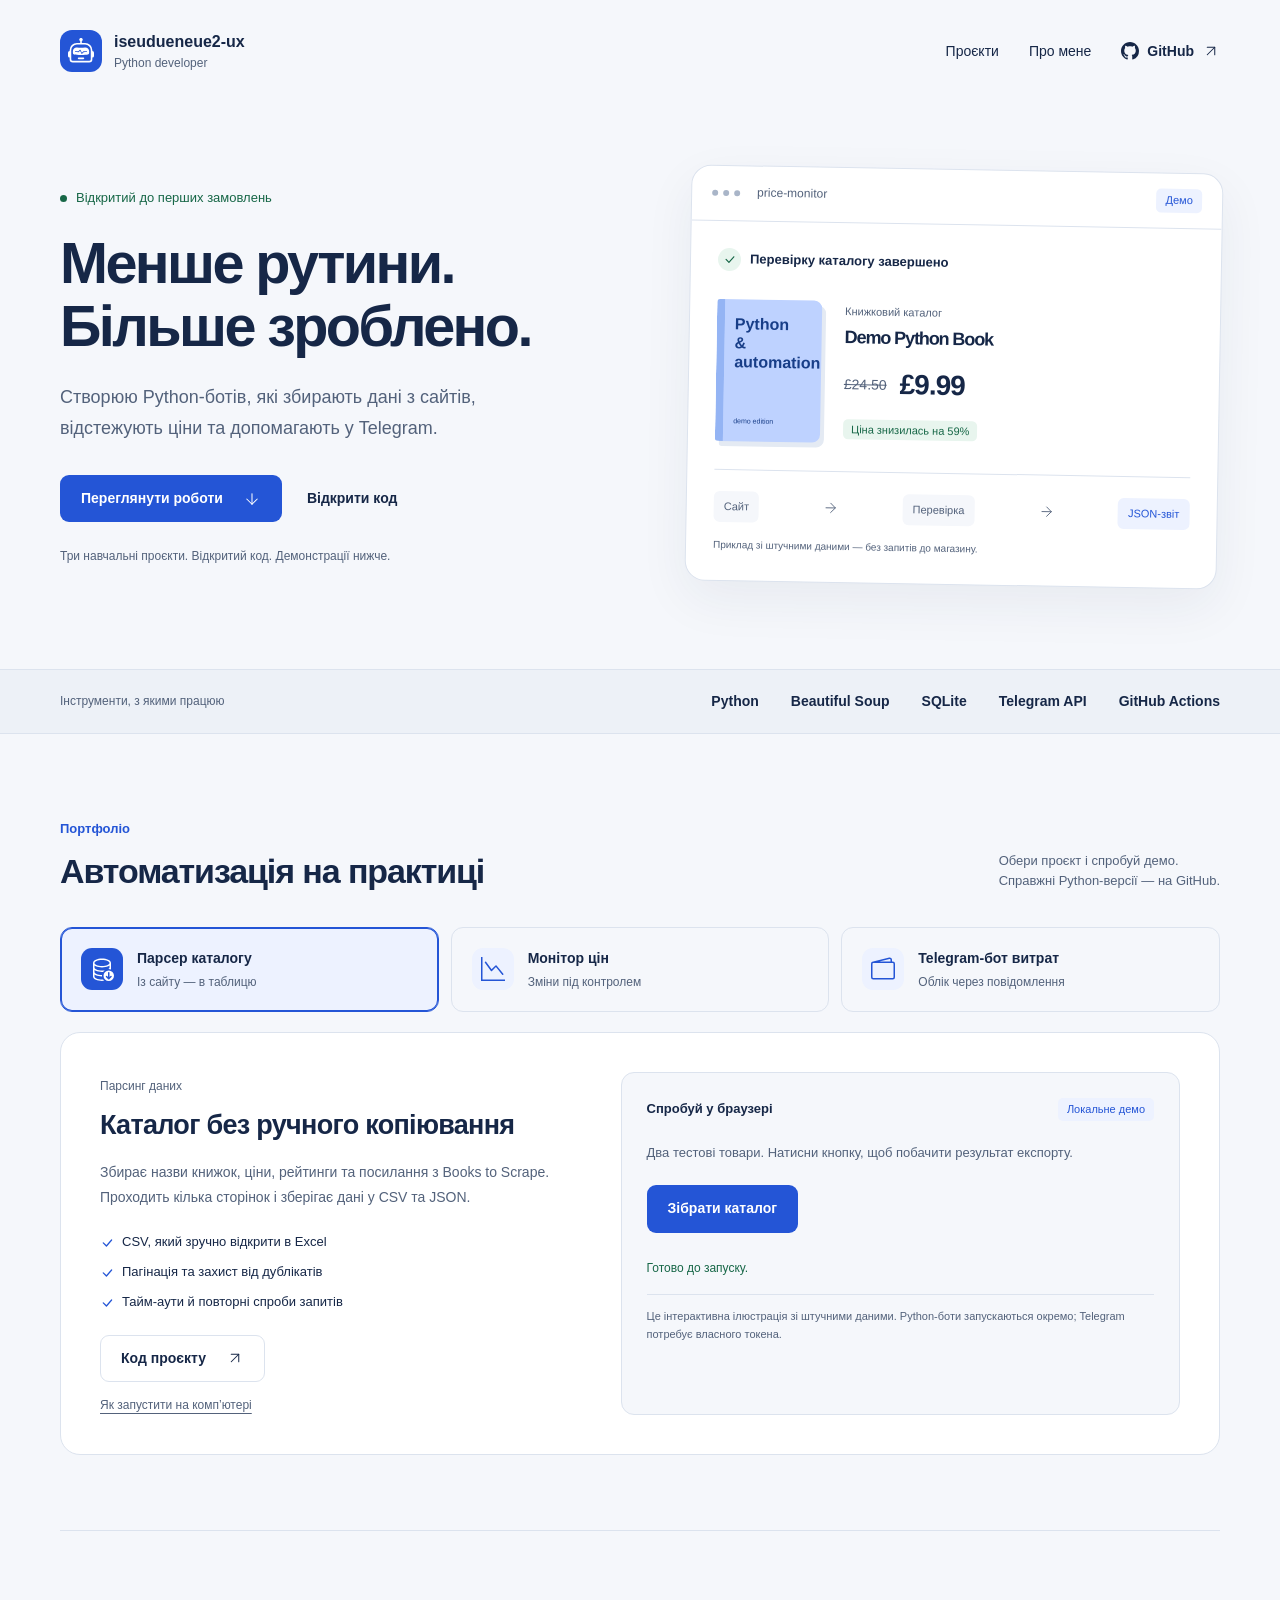
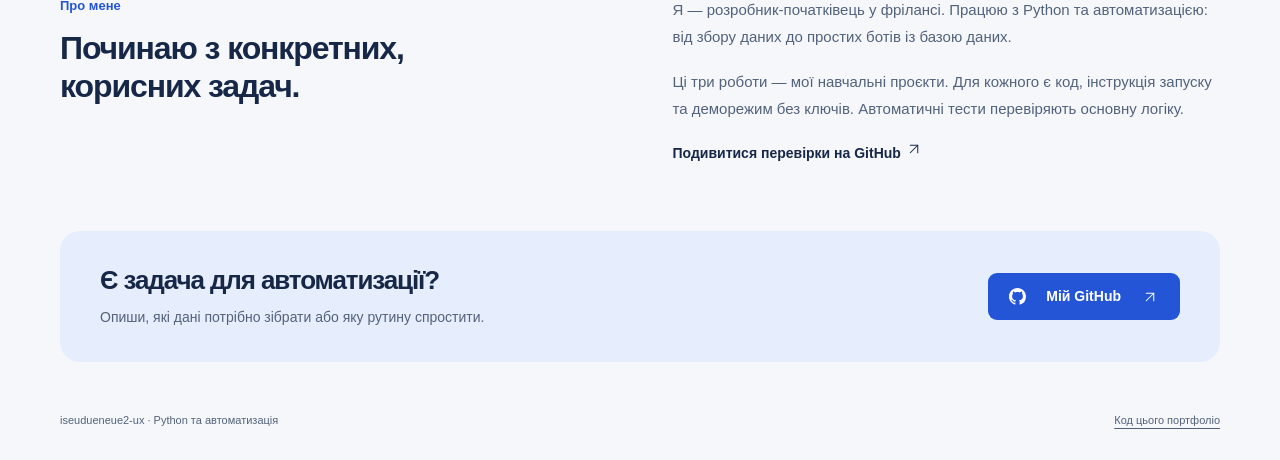
==== commit dc6175bf: "Refine arrows with light Lucide outlines" ====
--- a/site/index.html
+++ b/site/index.html
@@ -7,7 +7,7 @@
   <meta name="description" content="Портфоліо Python-розробника: парсинг сайтів, моніторинг цін і Telegram-боти. Код, демонстрації та інструкції запуску.">
   <title>Python-боти та автоматизація — iseudueneue2-ux</title>
   <link rel="icon" href="favicon.svg?v=2" type="image/svg+xml">
-  <link rel="stylesheet" href="style.css">
+  <link rel="stylesheet" href="style.css?v=arrows-3">
   <script src="app.js" defer></script>
 </head>
 <body>
@@ -15,21 +15,25 @@
   <header class="header wrap">
     <a class="brand" href="#" aria-label="На початок"><span class="brand-icon" aria-hidden="true"><svg class="icon" viewBox="0 0 16 16" fill="currentColor" aria-hidden="true" focusable="false"><path d="M6 12.5a.5.5 0 0 1 .5-.5h3a.5.5 0 0 1 0 1h-3a.5.5 0 0 1-.5-.5M3 8.062C3 6.76 4.235 5.765 5.53 5.886a26.6 26.6 0 0 0 4.94 0C11.765 5.765 13 6.76 13 8.062v1.157a.93.93 0 0 1-.765.935c-.845.147-2.34.346-4.235.346s-3.39-.2-4.235-.346A.93.93 0 0 1 3 9.219zm4.542-.827a.25.25 0 0 0-.217.068l-.92.9a25 25 0 0 1-1.871-.183.25.25 0 0 0-.068.495c.55.076 1.232.149 2.02.193a.25.25 0 0 0 .189-.071l.754-.736.847 1.71a.25.25 0 0 0 .404.062l.932-.97a25 25 0 0 0 1.922-.188.25.25 0 0 0-.068-.495c-.538.074-1.207.145-1.98.189a.25.25 0 0 0-.166.076l-.754.785-.842-1.7a.25.25 0 0 0-.182-.135"/>
   <path d="M8.5 1.866a1 1 0 1 0-1 0V3h-2A4.5 4.5 0 0 0 1 7.5V8a1 1 0 0 0-1 1v2a1 1 0 0 0 1 1v1a2 2 0 0 0 2 2h10a2 2 0 0 0 2-2v-1a1 1 0 0 0 1-1V9a1 1 0 0 0-1-1v-.5A4.5 4.5 0 0 0 10.5 3h-2zM14 7.5V13a1 1 0 0 1-1 1H3a1 1 0 0 1-1-1V7.5A3.5 3.5 0 0 1 5.5 4h5A3.5 3.5 0 0 1 14 7.5"/></svg></span><span>iseudueneue2-ux<span class="brand-sub">Python developer</span></span></a>
-    <nav aria-label="Головна навігація"><a href="#projects">Проєкти</a><a href="#about">Про мене</a><a class="github-link" href="https://github.com/iseudueneue2-ux"><svg class="icon" viewBox="0 0 16 16" fill="currentColor" aria-hidden="true" focusable="false"><path d="M8 0C3.58 0 0 3.58 0 8c0 3.54 2.29 6.53 5.47 7.59.4.07.55-.17.55-.38 0-.19-.01-.82-.01-1.49-2.01.37-2.53-.49-2.69-.94-.09-.23-.48-.94-.82-1.13-.28-.15-.68-.52-.01-.53.63-.01 1.08.58 1.23.82.72 1.21 1.87.87 2.33.66.07-.52.28-.87.51-1.07-1.78-.2-3.64-.89-3.64-3.95 0-.87.31-1.59.82-2.15-.08-.2-.36-1.02.08-2.12 0 0 .67-.21 2.2.82.64-.18 1.32-.27 2-.27s1.36.09 2 .27c1.53-1.04 2.2-.82 2.2-.82.44 1.1.16 1.92.08 2.12.51.56.82 1.27.82 2.15 0 3.07-1.87 3.75-3.65 3.95.29.25.54.73.54 1.48 0 1.07-.01 1.93-.01 2.2 0 .21.15.46.55.38A8.01 8.01 0 0 0 16 8c0-4.42-3.58-8-8-8"/></svg> GitHub <span class="inline-icon" aria-hidden="true"><svg class="icon" viewBox="0 0 16 16" fill="currentColor" aria-hidden="true" focusable="false"><path fill-rule="evenodd" d="M14 2.5a.5.5 0 0 0-.5-.5h-6a.5.5 0 0 0 0 1h4.793L2.146 13.146a.5.5 0 0 0 .708.708L13 3.707V8.5a.5.5 0 0 0 1 0z"/></svg></span></a></nav>
+    <nav aria-label="Головна навігація"><a href="#projects">Проєкти</a><a href="#about">Про мене</a><a class="github-link" href="https://github.com/iseudueneue2-ux"><svg class="icon" viewBox="0 0 16 16" fill="currentColor" aria-hidden="true" focusable="false"><path d="M8 0C3.58 0 0 3.58 0 8c0 3.54 2.29 6.53 5.47 7.59.4.07.55-.17.55-.38 0-.19-.01-.82-.01-1.49-2.01.37-2.53-.49-2.69-.94-.09-.23-.48-.94-.82-1.13-.28-.15-.68-.52-.01-.53.63-.01 1.08.58 1.23.82.72 1.21 1.87.87 2.33.66.07-.52.28-.87.51-1.07-1.78-.2-3.64-.89-3.64-3.95 0-.87.31-1.59.82-2.15-.08-.2-.36-1.02.08-2.12 0 0 .67-.21 2.2.82.64-.18 1.32-.27 2-.27s1.36.09 2 .27c1.53-1.04 2.2-.82 2.2-.82.44 1.1.16 1.92.08 2.12.51.56.82 1.27.82 2.15 0 3.07-1.87 3.75-3.65 3.95.29.25.54.73.54 1.48 0 1.07-.01 1.93-.01 2.2 0 .21.15.46.55.38A8.01 8.01 0 0 0 16 8c0-4.42-3.58-8-8-8"/></svg> GitHub <span class="inline-icon" aria-hidden="true"><svg class="icon arrow-icon" viewBox="0 0 24 24" fill="none" stroke="currentColor" stroke-width="1.35" stroke-linecap="round" stroke-linejoin="round" aria-hidden="true" focusable="false"><path d="M7 7h10v10" />
+  <path d="M7 17 17 7" /></svg></span></a></nav>
   </header>
   <main id="main">
     <section class="hero wrap" aria-labelledby="hero-title">
       <div class="intro"><p class="availability"><span aria-hidden="true"></span>Відкритий до перших замовлень</p>
         <h1 id="hero-title">Менше рутини.<br>Більше зроблено.</h1>
         <p class="lead">Створюю Python-ботів, які збирають дані з сайтів, відстежують ціни та допомагають у Telegram.</p>
-        <div class="hero-actions"><a class="button primary" href="#projects">Переглянути роботи <span class="inline-icon" aria-hidden="true"><svg class="icon" viewBox="0 0 16 16" fill="currentColor" aria-hidden="true" focusable="false"><path fill-rule="evenodd" d="M8 1a.5.5 0 0 1 .5.5v11.793l3.146-3.147a.5.5 0 0 1 .708.708l-4 4a.5.5 0 0 1-.708 0l-4-4a.5.5 0 0 1 .708-.708L7.5 13.293V1.5A.5.5 0 0 1 8 1"/></svg></span></a><a class="text-link" href="https://github.com/iseudueneue2-ux/freelance-bots-portfolio">Відкрити код</a></div>
+        <div class="hero-actions"><a class="button primary" href="#projects">Переглянути роботи <span class="inline-icon" aria-hidden="true"><svg class="icon arrow-icon" viewBox="0 0 24 24" fill="none" stroke="currentColor" stroke-width="1.35" stroke-linecap="round" stroke-linejoin="round" aria-hidden="true" focusable="false"><path d="M12 5v14" />
+  <path d="m19 12-7 7-7-7" /></svg></span></a><a class="text-link" href="https://github.com/iseudueneue2-ux/freelance-bots-portfolio">Відкрити код</a></div>
         <p class="hero-note">Три навчальні проєкти. Відкритий код. Демонстрації нижче.</p>
       </div>
       <div class="workbench" aria-label="Приклад результату роботи монітора цін">
         <div class="window-bar"><span class="window-dots" aria-hidden="true"><i></i><i></i><i></i></span><span>price-monitor</span><span class="demo-tag">Демо</span></div>
         <div class="workbench-body"><div class="run-line"><span class="run-check" aria-hidden="true"><svg class="icon" viewBox="0 0 16 16" fill="currentColor" aria-hidden="true" focusable="false"><path d="M12.736 3.97a.733.733 0 0 1 1.047 0c.286.289.29.756.01 1.05L7.88 12.01a.733.733 0 0 1-1.065.02L3.217 8.384a.757.757 0 0 1 0-1.06.733.733 0 0 1 1.047 0l3.052 3.093 5.4-6.425z"/></svg></span>Перевірку каталогу завершено</div>
           <div class="product"><div class="book-art" aria-hidden="true"><span>Python<br>&<br>automation</span><small>demo edition</small></div><div><p class="muted">Книжковий каталог</p><h2>Demo Python Book</h2><p class="price"><del>£24.50</del><strong>£9.99</strong></p><span class="price-drop">Ціна знизилась на 59%</span></div></div>
-          <div class="pipeline" aria-label="Сайт, перевірка ціни, готовий звіт"><span>Сайт</span><span class="inline-icon" aria-hidden="true"><svg class="icon" viewBox="0 0 16 16" fill="currentColor" aria-hidden="true" focusable="false"><path fill-rule="evenodd" d="M1 8a.5.5 0 0 1 .5-.5h11.793l-3.147-3.146a.5.5 0 0 1 .708-.708l4 4a.5.5 0 0 1 0 .708l-4 4a.5.5 0 0 1-.708-.708L13.293 8.5H1.5A.5.5 0 0 1 1 8"/></svg></span><span>Перевірка</span><span class="inline-icon" aria-hidden="true"><svg class="icon" viewBox="0 0 16 16" fill="currentColor" aria-hidden="true" focusable="false"><path fill-rule="evenodd" d="M1 8a.5.5 0 0 1 .5-.5h11.793l-3.147-3.146a.5.5 0 0 1 .708-.708l4 4a.5.5 0 0 1 0 .708l-4 4a.5.5 0 0 1-.708-.708L13.293 8.5H1.5A.5.5 0 0 1 1 8"/></svg></span><span class="pipeline-result">JSON-звіт</span></div>
+          <div class="pipeline" aria-label="Сайт, перевірка ціни, готовий звіт"><span>Сайт</span><span class="inline-icon" aria-hidden="true"><svg class="icon arrow-icon" viewBox="0 0 24 24" fill="none" stroke="currentColor" stroke-width="1.35" stroke-linecap="round" stroke-linejoin="round" aria-hidden="true" focusable="false"><path d="M5 12h14" />
+  <path d="m12 5 7 7-7 7" /></svg></span><span>Перевірка</span><span class="inline-icon" aria-hidden="true"><svg class="icon arrow-icon" viewBox="0 0 24 24" fill="none" stroke="currentColor" stroke-width="1.35" stroke-linecap="round" stroke-linejoin="round" aria-hidden="true" focusable="false"><path d="M5 12h14" />
+  <path d="m12 5 7 7-7 7" /></svg></span><span class="pipeline-result">JSON-звіт</span></div>
           <p class="bench-note">Приклад зі штучними даними — без запитів до магазину.</p>
         </div>
       </div>
@@ -44,7 +48,8 @@
         <button class="project-choice" data-project="expenses" aria-pressed="false"><span class="choice-icon" aria-hidden="true"><svg class="icon" viewBox="0 0 16 16" fill="currentColor" aria-hidden="true" focusable="false"><path d="M12.136.326A1.5 1.5 0 0 1 14 1.78V3h.5A1.5 1.5 0 0 1 16 4.5v9a1.5 1.5 0 0 1-1.5 1.5h-13A1.5 1.5 0 0 1 0 13.5v-9a1.5 1.5 0 0 1 1.432-1.499zM5.562 3H13V1.78a.5.5 0 0 0-.621-.484zM1.5 4a.5.5 0 0 0-.5.5v9a.5.5 0 0 0 .5.5h13a.5.5 0 0 0 .5-.5v-9a.5.5 0 0 0-.5-.5z"/></svg></span><span><strong>Telegram-бот витрат</strong><small>Облік через повідомлення</small></span></button>
       </div>
       <div class="project-detail">
-        <div class="project-description"><span class="project-kind" id="project-kind">Парсинг даних</span><h3 id="project-title">Каталог без ручного копіювання</h3><p id="project-description">Збирає назви книжок, ціни, рейтинги та посилання з Books to Scrape. Проходить кілька сторінок і зберігає дані у CSV та JSON.</p><ul id="project-features"><li>CSV, який зручно відкрити в Excel</li><li>Пагінація та захист від дублікатів</li><li>Тайм-аути й повторні спроби запитів</li></ul><a class="button secondary" id="project-source" href="https://github.com/iseudueneue2-ux/freelance-bots-portfolio/blob/main/bots/scraper.py">Код проєкту <span class="inline-icon" aria-hidden="true"><svg class="icon" viewBox="0 0 16 16" fill="currentColor" aria-hidden="true" focusable="false"><path fill-rule="evenodd" d="M14 2.5a.5.5 0 0 0-.5-.5h-6a.5.5 0 0 0 0 1h4.793L2.146 13.146a.5.5 0 0 0 .708.708L13 3.707V8.5a.5.5 0 0 0 1 0z"/></svg></span></a><a class="setup-link" href="https://github.com/iseudueneue2-ux/freelance-bots-portfolio/blob/main/docs/README.uk.md">Як запустити на комп’ютері</a></div>
+        <div class="project-description"><span class="project-kind" id="project-kind">Парсинг даних</span><h3 id="project-title">Каталог без ручного копіювання</h3><p id="project-description">Збирає назви книжок, ціни, рейтинги та посилання з Books to Scrape. Проходить кілька сторінок і зберігає дані у CSV та JSON.</p><ul id="project-features"><li>CSV, який зручно відкрити в Excel</li><li>Пагінація та захист від дублікатів</li><li>Тайм-аути й повторні спроби запитів</li></ul><a class="button secondary" id="project-source" href="https://github.com/iseudueneue2-ux/freelance-bots-portfolio/blob/main/bots/scraper.py">Код проєкту <span class="inline-icon" aria-hidden="true"><svg class="icon arrow-icon" viewBox="0 0 24 24" fill="none" stroke="currentColor" stroke-width="1.35" stroke-linecap="round" stroke-linejoin="round" aria-hidden="true" focusable="false"><path d="M7 7h10v10" />
+  <path d="M7 17 17 7" /></svg></span></a><a class="setup-link" href="https://github.com/iseudueneue2-ux/freelance-bots-portfolio/blob/main/docs/README.uk.md">Як запустити на комп’ютері</a></div>
         <div class="demo-panel"><div class="demo-heading"><strong>Спробуй у браузері</strong><span class="demo-tag">Локальне демо</span></div>
           <div id="demo-scraper"><p class="demo-copy">Два тестові товари. Натисни кнопку, щоб побачити результат експорту.</p><button class="button primary demo-action" id="scrape-button">Зібрати каталог</button><div id="scrape-result" hidden><div class="table-scroll"><table><caption class="sr-only">Результати збору тестового каталогу</caption><thead><tr><th scope="col">Книжка</th><th scope="col">Ціна</th><th scope="col">Рейтинг</th></tr></thead><tbody><tr><td>Demo Python Book</td><td>£24.50</td><td>4 / 5</td></tr><tr><td>Automation &amp; Bots</td><td>£18.00</td><td>5 / 5</td></tr></tbody></table></div><button class="download" id="download-csv"><svg class="icon" viewBox="0 0 16 16" fill="currentColor" aria-hidden="true" focusable="false"><path d="M.5 9.9a.5.5 0 0 1 .5.5v2.5a1 1 0 0 0 1 1h12a1 1 0 0 0 1-1v-2.5a.5.5 0 0 1 1 0v2.5a2 2 0 0 1-2 2H2a2 2 0 0 1-2-2v-2.5a.5.5 0 0 1 .5-.5"/>
   <path d="M7.646 11.854a.5.5 0 0 0 .708 0l3-3a.5.5 0 0 0-.708-.708L8.5 10.293V1.5a.5.5 0 0 0-1 0v8.793L5.354 8.146a.5.5 0 1 0-.708.708z"/></svg> Завантажити CSV</button></div></div>
@@ -56,8 +61,10 @@
       </div>
       <noscript><p>Для інтерактивних демонстрацій увімкни JavaScript. Усі три проєкти та інструкції доступні <a href="https://github.com/iseudueneue2-ux/freelance-bots-portfolio">у репозиторії</a>.</p></noscript>
     </section>
-    <section class="about wrap" id="about" aria-labelledby="about-title"><div><p class="section-caption">Про мене</p><h2 id="about-title">Починаю з конкретних,<br>корисних задач.</h2></div><div class="about-copy"><p>Я — розробник-початківець у фрілансі. Працюю з Python та автоматизацією: від збору даних до простих ботів із базою даних.</p><p>Ці три роботи — мої навчальні проєкти. Для кожного є код, інструкція запуску та деморежим без ключів. Автоматичні тести перевіряють основну логіку.</p><a class="text-link" href="https://github.com/iseudueneue2-ux/freelance-bots-portfolio/actions">Подивитися перевірки на GitHub <span class="inline-icon" aria-hidden="true"><svg class="icon" viewBox="0 0 16 16" fill="currentColor" aria-hidden="true" focusable="false"><path fill-rule="evenodd" d="M14 2.5a.5.5 0 0 0-.5-.5h-6a.5.5 0 0 0 0 1h4.793L2.146 13.146a.5.5 0 0 0 .708.708L13 3.707V8.5a.5.5 0 0 0 1 0z"/></svg></span></a></div></section>
-    <section class="contact wrap" aria-labelledby="contact-title"><div><h2 id="contact-title">Є задача для автоматизації?</h2><p>Опиши, які дані потрібно зібрати або яку рутину спростити.</p></div><a class="button primary" href="https://github.com/iseudueneue2-ux"><svg class="icon" viewBox="0 0 16 16" fill="currentColor" aria-hidden="true" focusable="false"><path d="M8 0C3.58 0 0 3.58 0 8c0 3.54 2.29 6.53 5.47 7.59.4.07.55-.17.55-.38 0-.19-.01-.82-.01-1.49-2.01.37-2.53-.49-2.69-.94-.09-.23-.48-.94-.82-1.13-.28-.15-.68-.52-.01-.53.63-.01 1.08.58 1.23.82.72 1.21 1.87.87 2.33.66.07-.52.28-.87.51-1.07-1.78-.2-3.64-.89-3.64-3.95 0-.87.31-1.59.82-2.15-.08-.2-.36-1.02.08-2.12 0 0 .67-.21 2.2.82.64-.18 1.32-.27 2-.27s1.36.09 2 .27c1.53-1.04 2.2-.82 2.2-.82.44 1.1.16 1.92.08 2.12.51.56.82 1.27.82 2.15 0 3.07-1.87 3.75-3.65 3.95.29.25.54.73.54 1.48 0 1.07-.01 1.93-.01 2.2 0 .21.15.46.55.38A8.01 8.01 0 0 0 16 8c0-4.42-3.58-8-8-8"/></svg> Мій GitHub <span class="inline-icon" aria-hidden="true"><svg class="icon" viewBox="0 0 16 16" fill="currentColor" aria-hidden="true" focusable="false"><path fill-rule="evenodd" d="M14 2.5a.5.5 0 0 0-.5-.5h-6a.5.5 0 0 0 0 1h4.793L2.146 13.146a.5.5 0 0 0 .708.708L13 3.707V8.5a.5.5 0 0 0 1 0z"/></svg></span></a></section>
+    <section class="about wrap" id="about" aria-labelledby="about-title"><div><p class="section-caption">Про мене</p><h2 id="about-title">Починаю з конкретних,<br>корисних задач.</h2></div><div class="about-copy"><p>Я — розробник-початківець у фрілансі. Працюю з Python та автоматизацією: від збору даних до простих ботів із базою даних.</p><p>Ці три роботи — мої навчальні проєкти. Для кожного є код, інструкція запуску та деморежим без ключів. Автоматичні тести перевіряють основну логіку.</p><a class="text-link" href="https://github.com/iseudueneue2-ux/freelance-bots-portfolio/actions">Подивитися перевірки на GitHub <span class="inline-icon" aria-hidden="true"><svg class="icon arrow-icon" viewBox="0 0 24 24" fill="none" stroke="currentColor" stroke-width="1.35" stroke-linecap="round" stroke-linejoin="round" aria-hidden="true" focusable="false"><path d="M7 7h10v10" />
+  <path d="M7 17 17 7" /></svg></span></a></div></section>
+    <section class="contact wrap" aria-labelledby="contact-title"><div><h2 id="contact-title">Є задача для автоматизації?</h2><p>Опиши, які дані потрібно зібрати або яку рутину спростити.</p></div><a class="button primary" href="https://github.com/iseudueneue2-ux"><svg class="icon" viewBox="0 0 16 16" fill="currentColor" aria-hidden="true" focusable="false"><path d="M8 0C3.58 0 0 3.58 0 8c0 3.54 2.29 6.53 5.47 7.59.4.07.55-.17.55-.38 0-.19-.01-.82-.01-1.49-2.01.37-2.53-.49-2.69-.94-.09-.23-.48-.94-.82-1.13-.28-.15-.68-.52-.01-.53.63-.01 1.08.58 1.23.82.72 1.21 1.87.87 2.33.66.07-.52.28-.87.51-1.07-1.78-.2-3.64-.89-3.64-3.95 0-.87.31-1.59.82-2.15-.08-.2-.36-1.02.08-2.12 0 0 .67-.21 2.2.82.64-.18 1.32-.27 2-.27s1.36.09 2 .27c1.53-1.04 2.2-.82 2.2-.82.44 1.1.16 1.92.08 2.12.51.56.82 1.27.82 2.15 0 3.07-1.87 3.75-3.65 3.95.29.25.54.73.54 1.48 0 1.07-.01 1.93-.01 2.2 0 .21.15.46.55.38A8.01 8.01 0 0 0 16 8c0-4.42-3.58-8-8-8"/></svg> Мій GitHub <span class="inline-icon" aria-hidden="true"><svg class="icon arrow-icon" viewBox="0 0 24 24" fill="none" stroke="currentColor" stroke-width="1.35" stroke-linecap="round" stroke-linejoin="round" aria-hidden="true" focusable="false"><path d="M7 7h10v10" />
+  <path d="M7 17 17 7" /></svg></span></a></section>
   </main>
   <footer class="footer wrap"><span>iseudueneue2-ux · Python та автоматизація</span><a href="https://github.com/iseudueneue2-ux/freelance-bots-portfolio">Код цього портфоліо</a></footer>
 </body>
--- a/site/style.css
+++ b/site/style.css
@@ -3,3 +3,6 @@
 
 /* Bootstrap Icons: local SVG assets, MIT license in assets/icons/LICENSE. */
 .icon{width:18px;height:18px;display:inline-block;flex-shrink:0;vertical-align:-.15em}.inline-icon{display:inline-flex;align-items:center;justify-content:center}.inline-icon .icon{width:16px;height:16px}.brand-icon .icon{width:26px;height:26px}.choice-icon{display:grid;place-items:center;width:42px;height:42px;flex-shrink:0;border-radius:11px;background:var(--soft)}.choice-icon .icon{width:24px;height:24px}.project-choice[aria-pressed=true] .choice-icon{background:var(--blue);color:white}.run-check .icon{width:13px;height:13px}.github-link{display:inline-flex;align-items:center;gap:8px}.button>.icon{width:17px;height:17px}.window-dots{display:flex;gap:5px;align-items:center}.window-dots i{width:6px;height:6px;border-radius:50%;background:#a9b5c8}.pipeline .inline-icon{padding:0;background:none;border-radius:0}.project-description li:before{content:"";width:14px;height:14px;top:4px;background:var(--blue);mask:url("assets/icons/check-lg.svg") center/contain no-repeat;-webkit-mask:url("assets/icons/check-lg.svg") center/contain no-repeat}.download .icon{width:15px;height:15px;margin-right:5px}
+
+/* Lucide arrows: a consistent light, rounded outline. */
+.inline-icon .arrow-icon{width:18px;height:18px;stroke-width:1.35}.pipeline .inline-icon .arrow-icon{width:16px;height:16px}
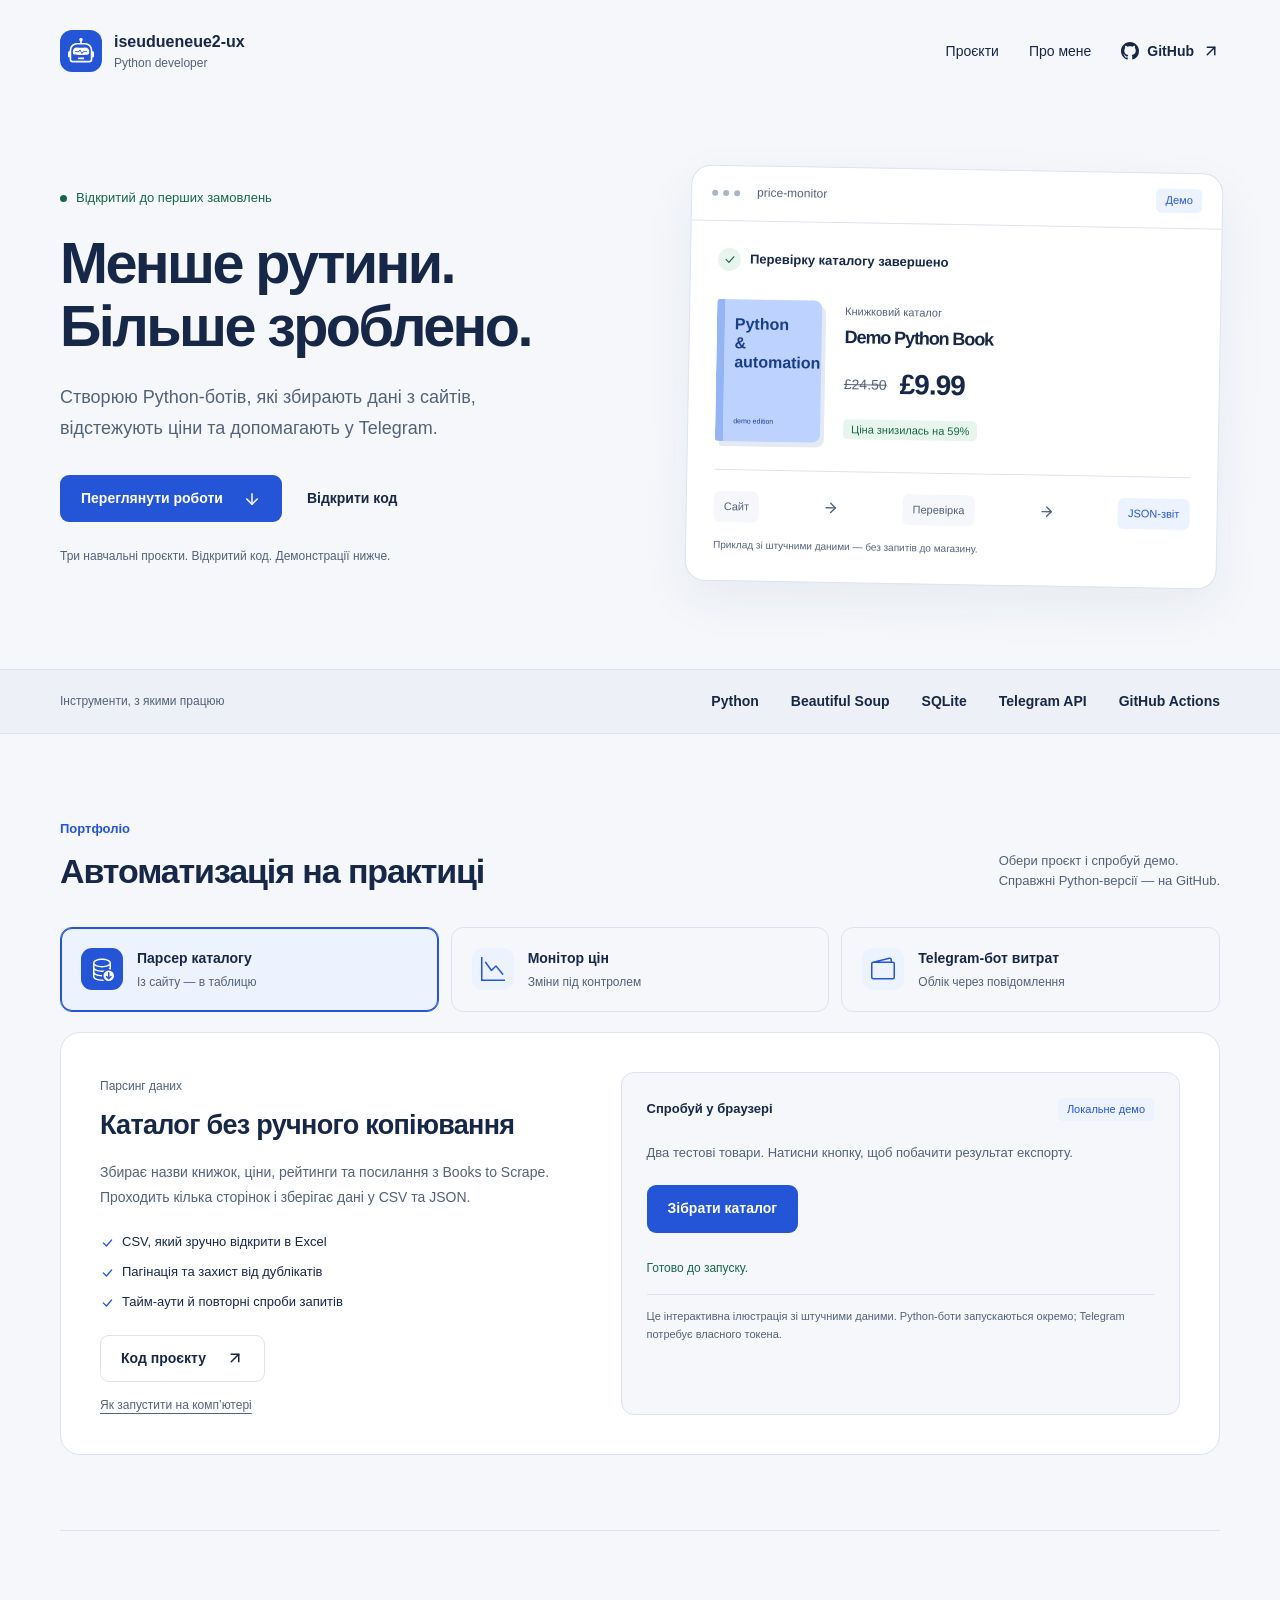
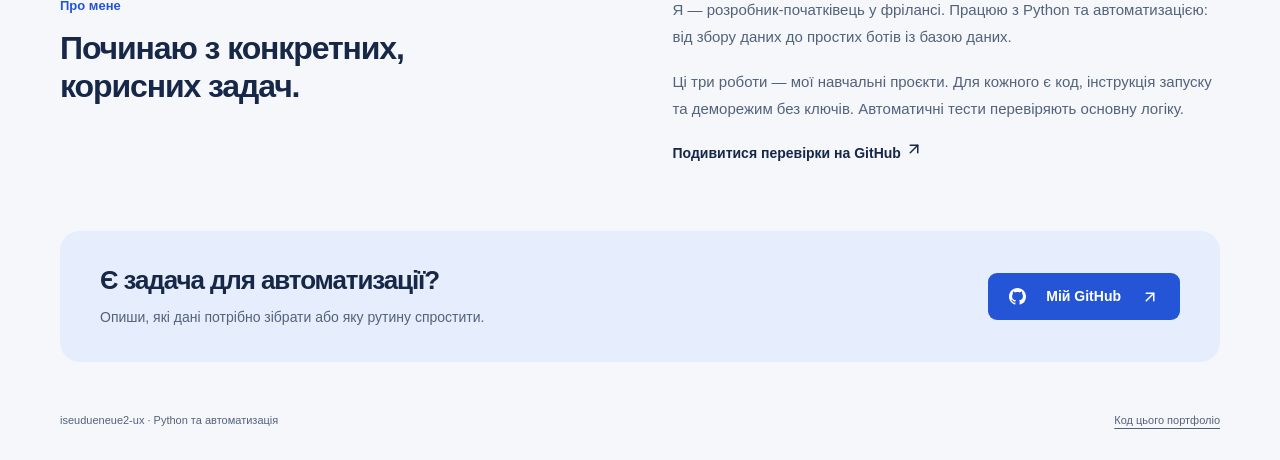
==== commit a33394db: "Use standard-weight Lucide arrows" ====
--- a/site/index.html
+++ b/site/index.html
@@ -7,7 +7,7 @@
   <meta name="description" content="Портфоліо Python-розробника: парсинг сайтів, моніторинг цін і Telegram-боти. Код, демонстрації та інструкції запуску.">
   <title>Python-боти та автоматизація — iseudueneue2-ux</title>
   <link rel="icon" href="favicon.svg?v=2" type="image/svg+xml">
-  <link rel="stylesheet" href="style.css?v=arrows-3">
+  <link rel="stylesheet" href="style.css?v=arrows-4">
   <script src="app.js" defer></script>
 </head>
 <body>
@@ -15,7 +15,7 @@
   <header class="header wrap">
     <a class="brand" href="#" aria-label="На початок"><span class="brand-icon" aria-hidden="true"><svg class="icon" viewBox="0 0 16 16" fill="currentColor" aria-hidden="true" focusable="false"><path d="M6 12.5a.5.5 0 0 1 .5-.5h3a.5.5 0 0 1 0 1h-3a.5.5 0 0 1-.5-.5M3 8.062C3 6.76 4.235 5.765 5.53 5.886a26.6 26.6 0 0 0 4.94 0C11.765 5.765 13 6.76 13 8.062v1.157a.93.93 0 0 1-.765.935c-.845.147-2.34.346-4.235.346s-3.39-.2-4.235-.346A.93.93 0 0 1 3 9.219zm4.542-.827a.25.25 0 0 0-.217.068l-.92.9a25 25 0 0 1-1.871-.183.25.25 0 0 0-.068.495c.55.076 1.232.149 2.02.193a.25.25 0 0 0 .189-.071l.754-.736.847 1.71a.25.25 0 0 0 .404.062l.932-.97a25 25 0 0 0 1.922-.188.25.25 0 0 0-.068-.495c-.538.074-1.207.145-1.98.189a.25.25 0 0 0-.166.076l-.754.785-.842-1.7a.25.25 0 0 0-.182-.135"/>
   <path d="M8.5 1.866a1 1 0 1 0-1 0V3h-2A4.5 4.5 0 0 0 1 7.5V8a1 1 0 0 0-1 1v2a1 1 0 0 0 1 1v1a2 2 0 0 0 2 2h10a2 2 0 0 0 2-2v-1a1 1 0 0 0 1-1V9a1 1 0 0 0-1-1v-.5A4.5 4.5 0 0 0 10.5 3h-2zM14 7.5V13a1 1 0 0 1-1 1H3a1 1 0 0 1-1-1V7.5A3.5 3.5 0 0 1 5.5 4h5A3.5 3.5 0 0 1 14 7.5"/></svg></span><span>iseudueneue2-ux<span class="brand-sub">Python developer</span></span></a>
-    <nav aria-label="Головна навігація"><a href="#projects">Проєкти</a><a href="#about">Про мене</a><a class="github-link" href="https://github.com/iseudueneue2-ux"><svg class="icon" viewBox="0 0 16 16" fill="currentColor" aria-hidden="true" focusable="false"><path d="M8 0C3.58 0 0 3.58 0 8c0 3.54 2.29 6.53 5.47 7.59.4.07.55-.17.55-.38 0-.19-.01-.82-.01-1.49-2.01.37-2.53-.49-2.69-.94-.09-.23-.48-.94-.82-1.13-.28-.15-.68-.52-.01-.53.63-.01 1.08.58 1.23.82.72 1.21 1.87.87 2.33.66.07-.52.28-.87.51-1.07-1.78-.2-3.64-.89-3.64-3.95 0-.87.31-1.59.82-2.15-.08-.2-.36-1.02.08-2.12 0 0 .67-.21 2.2.82.64-.18 1.32-.27 2-.27s1.36.09 2 .27c1.53-1.04 2.2-.82 2.2-.82.44 1.1.16 1.92.08 2.12.51.56.82 1.27.82 2.15 0 3.07-1.87 3.75-3.65 3.95.29.25.54.73.54 1.48 0 1.07-.01 1.93-.01 2.2 0 .21.15.46.55.38A8.01 8.01 0 0 0 16 8c0-4.42-3.58-8-8-8"/></svg> GitHub <span class="inline-icon" aria-hidden="true"><svg class="icon arrow-icon" viewBox="0 0 24 24" fill="none" stroke="currentColor" stroke-width="1.35" stroke-linecap="round" stroke-linejoin="round" aria-hidden="true" focusable="false"><path d="M7 7h10v10" />
+    <nav aria-label="Головна навігація"><a href="#projects">Проєкти</a><a href="#about">Про мене</a><a class="github-link" href="https://github.com/iseudueneue2-ux"><svg class="icon" viewBox="0 0 16 16" fill="currentColor" aria-hidden="true" focusable="false"><path d="M8 0C3.58 0 0 3.58 0 8c0 3.54 2.29 6.53 5.47 7.59.4.07.55-.17.55-.38 0-.19-.01-.82-.01-1.49-2.01.37-2.53-.49-2.69-.94-.09-.23-.48-.94-.82-1.13-.28-.15-.68-.52-.01-.53.63-.01 1.08.58 1.23.82.72 1.21 1.87.87 2.33.66.07-.52.28-.87.51-1.07-1.78-.2-3.64-.89-3.64-3.95 0-.87.31-1.59.82-2.15-.08-.2-.36-1.02.08-2.12 0 0 .67-.21 2.2.82.64-.18 1.32-.27 2-.27s1.36.09 2 .27c1.53-1.04 2.2-.82 2.2-.82.44 1.1.16 1.92.08 2.12.51.56.82 1.27.82 2.15 0 3.07-1.87 3.75-3.65 3.95.29.25.54.73.54 1.48 0 1.07-.01 1.93-.01 2.2 0 .21.15.46.55.38A8.01 8.01 0 0 0 16 8c0-4.42-3.58-8-8-8"/></svg> GitHub <span class="inline-icon" aria-hidden="true"><svg class="icon arrow-icon" viewBox="0 0 24 24" fill="none" stroke="currentColor" stroke-width="2" stroke-linecap="round" stroke-linejoin="round" aria-hidden="true" focusable="false"><path d="M7 7h10v10" />
   <path d="M7 17 17 7" /></svg></span></a></nav>
   </header>
   <main id="main">
@@ -23,7 +23,7 @@
       <div class="intro"><p class="availability"><span aria-hidden="true"></span>Відкритий до перших замовлень</p>
         <h1 id="hero-title">Менше рутини.<br>Більше зроблено.</h1>
         <p class="lead">Створюю Python-ботів, які збирають дані з сайтів, відстежують ціни та допомагають у Telegram.</p>
-        <div class="hero-actions"><a class="button primary" href="#projects">Переглянути роботи <span class="inline-icon" aria-hidden="true"><svg class="icon arrow-icon" viewBox="0 0 24 24" fill="none" stroke="currentColor" stroke-width="1.35" stroke-linecap="round" stroke-linejoin="round" aria-hidden="true" focusable="false"><path d="M12 5v14" />
+        <div class="hero-actions"><a class="button primary" href="#projects">Переглянути роботи <span class="inline-icon" aria-hidden="true"><svg class="icon arrow-icon" viewBox="0 0 24 24" fill="none" stroke="currentColor" stroke-width="2" stroke-linecap="round" stroke-linejoin="round" aria-hidden="true" focusable="false"><path d="M12 5v14" />
   <path d="m19 12-7 7-7-7" /></svg></span></a><a class="text-link" href="https://github.com/iseudueneue2-ux/freelance-bots-portfolio">Відкрити код</a></div>
         <p class="hero-note">Три навчальні проєкти. Відкритий код. Демонстрації нижче.</p>
       </div>
@@ -31,8 +31,8 @@
         <div class="window-bar"><span class="window-dots" aria-hidden="true"><i></i><i></i><i></i></span><span>price-monitor</span><span class="demo-tag">Демо</span></div>
         <div class="workbench-body"><div class="run-line"><span class="run-check" aria-hidden="true"><svg class="icon" viewBox="0 0 16 16" fill="currentColor" aria-hidden="true" focusable="false"><path d="M12.736 3.97a.733.733 0 0 1 1.047 0c.286.289.29.756.01 1.05L7.88 12.01a.733.733 0 0 1-1.065.02L3.217 8.384a.757.757 0 0 1 0-1.06.733.733 0 0 1 1.047 0l3.052 3.093 5.4-6.425z"/></svg></span>Перевірку каталогу завершено</div>
           <div class="product"><div class="book-art" aria-hidden="true"><span>Python<br>&<br>automation</span><small>demo edition</small></div><div><p class="muted">Книжковий каталог</p><h2>Demo Python Book</h2><p class="price"><del>£24.50</del><strong>£9.99</strong></p><span class="price-drop">Ціна знизилась на 59%</span></div></div>
-          <div class="pipeline" aria-label="Сайт, перевірка ціни, готовий звіт"><span>Сайт</span><span class="inline-icon" aria-hidden="true"><svg class="icon arrow-icon" viewBox="0 0 24 24" fill="none" stroke="currentColor" stroke-width="1.35" stroke-linecap="round" stroke-linejoin="round" aria-hidden="true" focusable="false"><path d="M5 12h14" />
-  <path d="m12 5 7 7-7 7" /></svg></span><span>Перевірка</span><span class="inline-icon" aria-hidden="true"><svg class="icon arrow-icon" viewBox="0 0 24 24" fill="none" stroke="currentColor" stroke-width="1.35" stroke-linecap="round" stroke-linejoin="round" aria-hidden="true" focusable="false"><path d="M5 12h14" />
+          <div class="pipeline" aria-label="Сайт, перевірка ціни, готовий звіт"><span>Сайт</span><span class="inline-icon" aria-hidden="true"><svg class="icon arrow-icon" viewBox="0 0 24 24" fill="none" stroke="currentColor" stroke-width="2" stroke-linecap="round" stroke-linejoin="round" aria-hidden="true" focusable="false"><path d="M5 12h14" />
+  <path d="m12 5 7 7-7 7" /></svg></span><span>Перевірка</span><span class="inline-icon" aria-hidden="true"><svg class="icon arrow-icon" viewBox="0 0 24 24" fill="none" stroke="currentColor" stroke-width="2" stroke-linecap="round" stroke-linejoin="round" aria-hidden="true" focusable="false"><path d="M5 12h14" />
   <path d="m12 5 7 7-7 7" /></svg></span><span class="pipeline-result">JSON-звіт</span></div>
           <p class="bench-note">Приклад зі штучними даними — без запитів до магазину.</p>
         </div>
@@ -48,7 +48,7 @@
         <button class="project-choice" data-project="expenses" aria-pressed="false"><span class="choice-icon" aria-hidden="true"><svg class="icon" viewBox="0 0 16 16" fill="currentColor" aria-hidden="true" focusable="false"><path d="M12.136.326A1.5 1.5 0 0 1 14 1.78V3h.5A1.5 1.5 0 0 1 16 4.5v9a1.5 1.5 0 0 1-1.5 1.5h-13A1.5 1.5 0 0 1 0 13.5v-9a1.5 1.5 0 0 1 1.432-1.499zM5.562 3H13V1.78a.5.5 0 0 0-.621-.484zM1.5 4a.5.5 0 0 0-.5.5v9a.5.5 0 0 0 .5.5h13a.5.5 0 0 0 .5-.5v-9a.5.5 0 0 0-.5-.5z"/></svg></span><span><strong>Telegram-бот витрат</strong><small>Облік через повідомлення</small></span></button>
       </div>
       <div class="project-detail">
-        <div class="project-description"><span class="project-kind" id="project-kind">Парсинг даних</span><h3 id="project-title">Каталог без ручного копіювання</h3><p id="project-description">Збирає назви книжок, ціни, рейтинги та посилання з Books to Scrape. Проходить кілька сторінок і зберігає дані у CSV та JSON.</p><ul id="project-features"><li>CSV, який зручно відкрити в Excel</li><li>Пагінація та захист від дублікатів</li><li>Тайм-аути й повторні спроби запитів</li></ul><a class="button secondary" id="project-source" href="https://github.com/iseudueneue2-ux/freelance-bots-portfolio/blob/main/bots/scraper.py">Код проєкту <span class="inline-icon" aria-hidden="true"><svg class="icon arrow-icon" viewBox="0 0 24 24" fill="none" stroke="currentColor" stroke-width="1.35" stroke-linecap="round" stroke-linejoin="round" aria-hidden="true" focusable="false"><path d="M7 7h10v10" />
+        <div class="project-description"><span class="project-kind" id="project-kind">Парсинг даних</span><h3 id="project-title">Каталог без ручного копіювання</h3><p id="project-description">Збирає назви книжок, ціни, рейтинги та посилання з Books to Scrape. Проходить кілька сторінок і зберігає дані у CSV та JSON.</p><ul id="project-features"><li>CSV, який зручно відкрити в Excel</li><li>Пагінація та захист від дублікатів</li><li>Тайм-аути й повторні спроби запитів</li></ul><a class="button secondary" id="project-source" href="https://github.com/iseudueneue2-ux/freelance-bots-portfolio/blob/main/bots/scraper.py">Код проєкту <span class="inline-icon" aria-hidden="true"><svg class="icon arrow-icon" viewBox="0 0 24 24" fill="none" stroke="currentColor" stroke-width="2" stroke-linecap="round" stroke-linejoin="round" aria-hidden="true" focusable="false"><path d="M7 7h10v10" />
   <path d="M7 17 17 7" /></svg></span></a><a class="setup-link" href="https://github.com/iseudueneue2-ux/freelance-bots-portfolio/blob/main/docs/README.uk.md">Як запустити на комп’ютері</a></div>
         <div class="demo-panel"><div class="demo-heading"><strong>Спробуй у браузері</strong><span class="demo-tag">Локальне демо</span></div>
           <div id="demo-scraper"><p class="demo-copy">Два тестові товари. Натисни кнопку, щоб побачити результат експорту.</p><button class="button primary demo-action" id="scrape-button">Зібрати каталог</button><div id="scrape-result" hidden><div class="table-scroll"><table><caption class="sr-only">Результати збору тестового каталогу</caption><thead><tr><th scope="col">Книжка</th><th scope="col">Ціна</th><th scope="col">Рейтинг</th></tr></thead><tbody><tr><td>Demo Python Book</td><td>£24.50</td><td>4 / 5</td></tr><tr><td>Automation &amp; Bots</td><td>£18.00</td><td>5 / 5</td></tr></tbody></table></div><button class="download" id="download-csv"><svg class="icon" viewBox="0 0 16 16" fill="currentColor" aria-hidden="true" focusable="false"><path d="M.5 9.9a.5.5 0 0 1 .5.5v2.5a1 1 0 0 0 1 1h12a1 1 0 0 0 1-1v-2.5a.5.5 0 0 1 1 0v2.5a2 2 0 0 1-2 2H2a2 2 0 0 1-2-2v-2.5a.5.5 0 0 1 .5-.5"/>
@@ -61,9 +61,9 @@
       </div>
       <noscript><p>Для інтерактивних демонстрацій увімкни JavaScript. Усі три проєкти та інструкції доступні <a href="https://github.com/iseudueneue2-ux/freelance-bots-portfolio">у репозиторії</a>.</p></noscript>
     </section>
-    <section class="about wrap" id="about" aria-labelledby="about-title"><div><p class="section-caption">Про мене</p><h2 id="about-title">Починаю з конкретних,<br>корисних задач.</h2></div><div class="about-copy"><p>Я — розробник-початківець у фрілансі. Працюю з Python та автоматизацією: від збору даних до простих ботів із базою даних.</p><p>Ці три роботи — мої навчальні проєкти. Для кожного є код, інструкція запуску та деморежим без ключів. Автоматичні тести перевіряють основну логіку.</p><a class="text-link" href="https://github.com/iseudueneue2-ux/freelance-bots-portfolio/actions">Подивитися перевірки на GitHub <span class="inline-icon" aria-hidden="true"><svg class="icon arrow-icon" viewBox="0 0 24 24" fill="none" stroke="currentColor" stroke-width="1.35" stroke-linecap="round" stroke-linejoin="round" aria-hidden="true" focusable="false"><path d="M7 7h10v10" />
+    <section class="about wrap" id="about" aria-labelledby="about-title"><div><p class="section-caption">Про мене</p><h2 id="about-title">Починаю з конкретних,<br>корисних задач.</h2></div><div class="about-copy"><p>Я — розробник-початківець у фрілансі. Працюю з Python та автоматизацією: від збору даних до простих ботів із базою даних.</p><p>Ці три роботи — мої навчальні проєкти. Для кожного є код, інструкція запуску та деморежим без ключів. Автоматичні тести перевіряють основну логіку.</p><a class="text-link" href="https://github.com/iseudueneue2-ux/freelance-bots-portfolio/actions">Подивитися перевірки на GitHub <span class="inline-icon" aria-hidden="true"><svg class="icon arrow-icon" viewBox="0 0 24 24" fill="none" stroke="currentColor" stroke-width="2" stroke-linecap="round" stroke-linejoin="round" aria-hidden="true" focusable="false"><path d="M7 7h10v10" />
   <path d="M7 17 17 7" /></svg></span></a></div></section>
-    <section class="contact wrap" aria-labelledby="contact-title"><div><h2 id="contact-title">Є задача для автоматизації?</h2><p>Опиши, які дані потрібно зібрати або яку рутину спростити.</p></div><a class="button primary" href="https://github.com/iseudueneue2-ux"><svg class="icon" viewBox="0 0 16 16" fill="currentColor" aria-hidden="true" focusable="false"><path d="M8 0C3.58 0 0 3.58 0 8c0 3.54 2.29 6.53 5.47 7.59.4.07.55-.17.55-.38 0-.19-.01-.82-.01-1.49-2.01.37-2.53-.49-2.69-.94-.09-.23-.48-.94-.82-1.13-.28-.15-.68-.52-.01-.53.63-.01 1.08.58 1.23.82.72 1.21 1.87.87 2.33.66.07-.52.28-.87.51-1.07-1.78-.2-3.64-.89-3.64-3.95 0-.87.31-1.59.82-2.15-.08-.2-.36-1.02.08-2.12 0 0 .67-.21 2.2.82.64-.18 1.32-.27 2-.27s1.36.09 2 .27c1.53-1.04 2.2-.82 2.2-.82.44 1.1.16 1.92.08 2.12.51.56.82 1.27.82 2.15 0 3.07-1.87 3.75-3.65 3.95.29.25.54.73.54 1.48 0 1.07-.01 1.93-.01 2.2 0 .21.15.46.55.38A8.01 8.01 0 0 0 16 8c0-4.42-3.58-8-8-8"/></svg> Мій GitHub <span class="inline-icon" aria-hidden="true"><svg class="icon arrow-icon" viewBox="0 0 24 24" fill="none" stroke="currentColor" stroke-width="1.35" stroke-linecap="round" stroke-linejoin="round" aria-hidden="true" focusable="false"><path d="M7 7h10v10" />
+    <section class="contact wrap" aria-labelledby="contact-title"><div><h2 id="contact-title">Є задача для автоматизації?</h2><p>Опиши, які дані потрібно зібрати або яку рутину спростити.</p></div><a class="button primary" href="https://github.com/iseudueneue2-ux"><svg class="icon" viewBox="0 0 16 16" fill="currentColor" aria-hidden="true" focusable="false"><path d="M8 0C3.58 0 0 3.58 0 8c0 3.54 2.29 6.53 5.47 7.59.4.07.55-.17.55-.38 0-.19-.01-.82-.01-1.49-2.01.37-2.53-.49-2.69-.94-.09-.23-.48-.94-.82-1.13-.28-.15-.68-.52-.01-.53.63-.01 1.08.58 1.23.82.72 1.21 1.87.87 2.33.66.07-.52.28-.87.51-1.07-1.78-.2-3.64-.89-3.64-3.95 0-.87.31-1.59.82-2.15-.08-.2-.36-1.02.08-2.12 0 0 .67-.21 2.2.82.64-.18 1.32-.27 2-.27s1.36.09 2 .27c1.53-1.04 2.2-.82 2.2-.82.44 1.1.16 1.92.08 2.12.51.56.82 1.27.82 2.15 0 3.07-1.87 3.75-3.65 3.95.29.25.54.73.54 1.48 0 1.07-.01 1.93-.01 2.2 0 .21.15.46.55.38A8.01 8.01 0 0 0 16 8c0-4.42-3.58-8-8-8"/></svg> Мій GitHub <span class="inline-icon" aria-hidden="true"><svg class="icon arrow-icon" viewBox="0 0 24 24" fill="none" stroke="currentColor" stroke-width="2" stroke-linecap="round" stroke-linejoin="round" aria-hidden="true" focusable="false"><path d="M7 7h10v10" />
   <path d="M7 17 17 7" /></svg></span></a></section>
   </main>
   <footer class="footer wrap"><span>iseudueneue2-ux · Python та автоматизація</span><a href="https://github.com/iseudueneue2-ux/freelance-bots-portfolio">Код цього портфоліо</a></footer>
--- a/site/style.css
+++ b/site/style.css
@@ -4,5 +4,5 @@
 /* Bootstrap Icons: local SVG assets, MIT license in assets/icons/LICENSE. */
 .icon{width:18px;height:18px;display:inline-block;flex-shrink:0;vertical-align:-.15em}.inline-icon{display:inline-flex;align-items:center;justify-content:center}.inline-icon .icon{width:16px;height:16px}.brand-icon .icon{width:26px;height:26px}.choice-icon{display:grid;place-items:center;width:42px;height:42px;flex-shrink:0;border-radius:11px;background:var(--soft)}.choice-icon .icon{width:24px;height:24px}.project-choice[aria-pressed=true] .choice-icon{background:var(--blue);color:white}.run-check .icon{width:13px;height:13px}.github-link{display:inline-flex;align-items:center;gap:8px}.button>.icon{width:17px;height:17px}.window-dots{display:flex;gap:5px;align-items:center}.window-dots i{width:6px;height:6px;border-radius:50%;background:#a9b5c8}.pipeline .inline-icon{padding:0;background:none;border-radius:0}.project-description li:before{content:"";width:14px;height:14px;top:4px;background:var(--blue);mask:url("assets/icons/check-lg.svg") center/contain no-repeat;-webkit-mask:url("assets/icons/check-lg.svg") center/contain no-repeat}.download .icon{width:15px;height:15px;margin-right:5px}
 
-/* Lucide arrows: a consistent light, rounded outline. */
-.inline-icon .arrow-icon{width:18px;height:18px;stroke-width:1.35}.pipeline .inline-icon .arrow-icon{width:16px;height:16px}
+/* Lucide arrows: a consistent standard-weight, rounded outline. */
+.inline-icon .arrow-icon{width:18px;height:18px;stroke-width:2}.pipeline .inline-icon .arrow-icon{width:16px;height:16px}
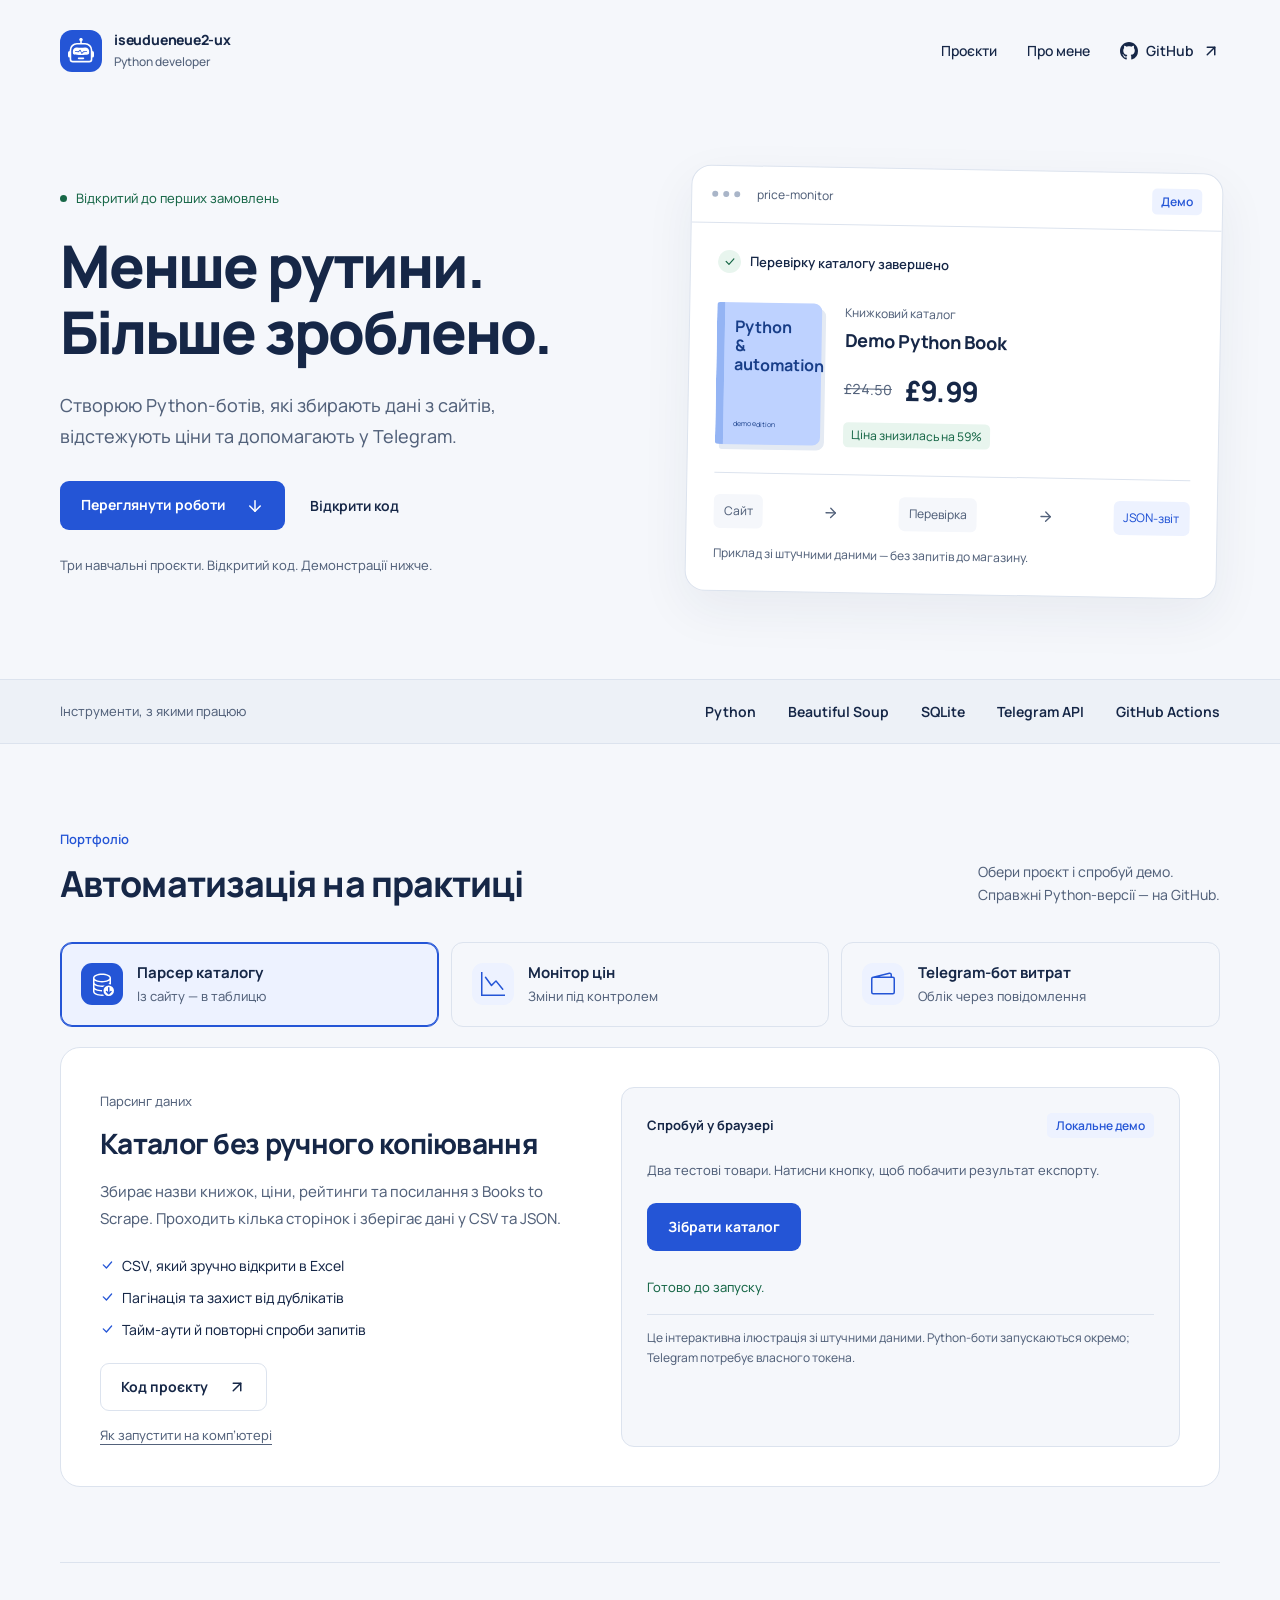
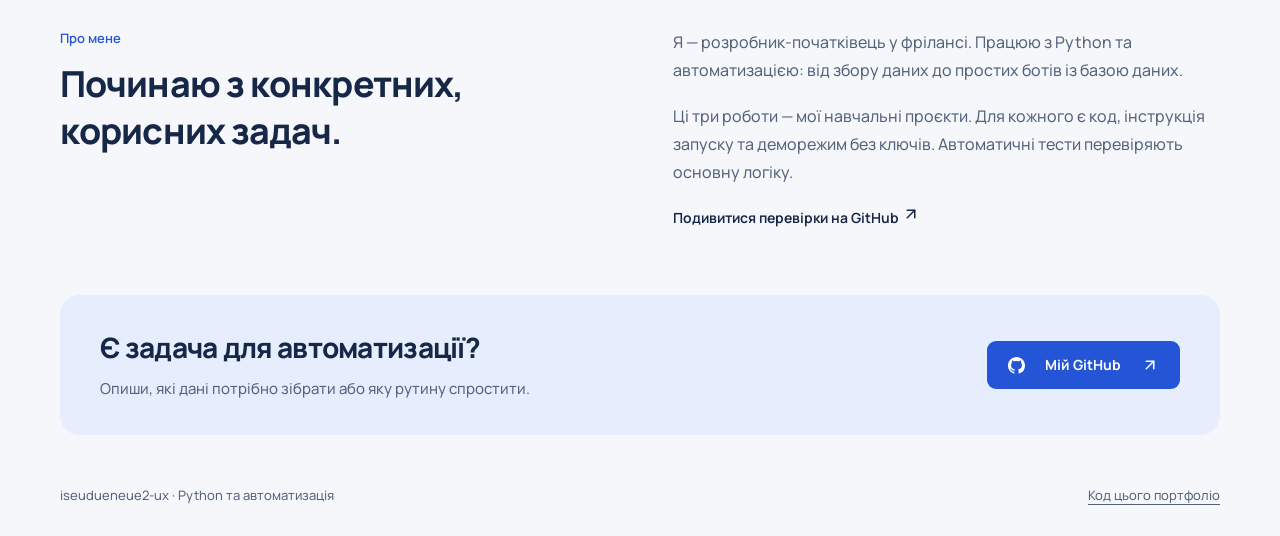
==== commit 3a0754a0: "Replace system typography with self-hosted Manrope" ====
--- a/site/index.html
+++ b/site/index.html
@@ -7,7 +7,8 @@
   <meta name="description" content="Портфоліо Python-розробника: парсинг сайтів, моніторинг цін і Telegram-боти. Код, демонстрації та інструкції запуску.">
   <title>Python-боти та автоматизація — iseudueneue2-ux</title>
   <link rel="icon" href="favicon.svg?v=2" type="image/svg+xml">
-  <link rel="stylesheet" href="style.css?v=arrows-4">
+  <link rel="preload" href="assets/fonts/manrope-variable.woff2" as="font" type="font/woff2" crossorigin>
+  <link rel="stylesheet" href="style.css?v=type-5">
   <script src="app.js" defer></script>
 </head>
 <body>
--- a/site/style.css
+++ b/site/style.css
@@ -1,4 +1,5 @@
-:root{--bg:#f5f7fb;--surface:#fff;--ink:#162747;--muted:#53627b;--blue:#2455d6;--blue-hover:#1943b0;--line:#dce3ee;--soft:#edf2ff;--green:#176747;--radius:20px}*{box-sizing:border-box}html{scroll-behavior:smooth;scroll-padding-top:30px}body{margin:0;background:var(--bg);color:var(--ink);font-family:"Segoe UI",Verdana,sans-serif;font-size:16px;line-height:1.6}a{color:inherit;text-underline-offset:4px}button,input{font:inherit}button,a{-webkit-tap-highlight-color:transparent}button{cursor:pointer}button:disabled{cursor:default}a:focus-visible,button:focus-visible,input:focus-visible{outline:3px solid var(--blue);outline-offset:5px}button,input{border-radius:9px}[hidden]{display:none!important}.wrap{width:min(1160px,calc(100% - 80px));margin-inline:auto}.header{display:flex;align-items:center;justify-content:space-between;padding-block:30px;gap:24px}.brand{display:flex;gap:12px;align-items:center;text-decoration:none;font-weight:700;line-height:1.35}.brand-icon{display:grid;place-items:center;width:42px;height:42px;background:var(--blue);color:#fff;border-radius:12px;font-size:21px}.brand-sub{display:block;color:var(--muted);font-size:12px;font-weight:400;margin-top:3px}.header nav{display:flex;gap:30px;align-items:center;font-size:14px}.header nav a{text-decoration:none}.header nav a:hover{color:var(--blue)}.github-link{font-weight:600}.hero{display:grid;grid-template-columns:1.05fr 1fr;gap:70px;align-items:center;padding-block:67px 84px}.availability{font-size:13px;color:var(--green);display:flex;align-items:center;gap:9px;margin:0 0 24px}.availability span{width:7px;height:7px;background:var(--green);border-radius:50%}h1,h2,h3,p{margin-top:0}h1{font-size:clamp(38px,4.5vw,61px);line-height:1.08;letter-spacing:-2.6px;font-weight:700;margin-bottom:25px}.lead{font-size:18px;line-height:1.75;color:var(--muted);max-width:455px;margin-bottom:30px}.hero-actions{display:flex;gap:25px;align-items:center}.button{display:inline-flex;justify-content:center;align-items:center;gap:20px;padding:13px 20px;border:1px solid transparent;border-radius:9px;font-size:14px;line-height:1.4;font-weight:600;text-decoration:none;min-height:46px}.primary{color:#fff;background:var(--blue)}.primary:hover{background:var(--blue-hover)}.text-link{font-size:14px;font-weight:600;text-decoration:none}.text-link:hover{text-decoration:underline}.hero-note{font-size:12px;color:var(--muted);margin:25px 0 0}.workbench{background:var(--surface);border:1px solid var(--line);border-radius:var(--radius);box-shadow:0 18px 50px #1d365510;overflow:hidden;transform:rotate(1deg)}.window-bar{display:flex;align-items:center;gap:17px;padding:15px 20px;border-bottom:1px solid var(--line);font-size:12px;color:var(--muted)}.window-dots{letter-spacing:3px;color:#a9b5c8;font-size:9px}.demo-tag{font-size:11px;padding:3px 9px;border-radius:5px;background:var(--soft);color:var(--blue);white-space:nowrap}.window-bar .demo-tag{margin-left:auto}.workbench-body{padding:27px}.run-line{display:flex;align-items:center;gap:9px;font-size:13px;font-weight:600}.run-check{display:grid;place-items:center;width:23px;height:23px;color:var(--green);background:#e8f5ee;border-radius:50%}.product{display:flex;gap:23px;align-items:center;margin-block:28px}.book-art{background:#bed2ff;width:105px;height:142px;flex-shrink:0;border-radius:3px 8px 8px 3px;border-left:8px solid #94b4f4;display:flex;flex-direction:column;justify-content:space-between;padding:15px 10px;color:#183e88;font-size:16px;font-weight:700;line-height:1.2;box-shadow:4px 5px 0 #e4eaf3}.book-art small{font-size:7px;font-weight:400}.muted{color:var(--muted);font-size:11px;margin-bottom:5px}.product h2{font-size:18px;line-height:1.3;margin-bottom:13px}.price{display:flex;gap:13px;align-items:center;margin-bottom:8px}.price del{color:var(--muted);font-size:14px}.price strong{font-size:28px;letter-spacing:-1px}.price-drop{font-size:11px;color:var(--green);background:#e8f5ee;padding:4px 8px;border-radius:5px}.pipeline{display:flex;justify-content:space-between;gap:7px;border-top:1px solid var(--line);padding-top:21px;font-size:11px;color:var(--muted);align-items:center}.pipeline span:not(:nth-child(even)){padding:7px 10px;background:var(--bg);border-radius:6px}.pipeline .pipeline-result{color:var(--blue);background:var(--soft)!important}.bench-note{font-size:10px;color:var(--muted);margin:15px 0 0}.tools-strip{border-block:1px solid var(--line);background:#edf1f7}.tools-strip .wrap{display:flex;align-items:center;justify-content:space-between;gap:25px;padding-block:20px}.tools-strip p{font-size:12px;color:var(--muted);margin:0}.tools-strip ul{display:flex;gap:32px;list-style:none;padding:0;margin:0;font-size:14px;font-weight:600}.projects{padding-block:85px 75px}.section-heading{display:flex;justify-content:space-between;align-items:end;gap:35px;margin-bottom:35px}.section-caption{font-size:13px;color:var(--blue);font-weight:600;margin-bottom:12px}h2{font-size:34px;line-height:1.2;letter-spacing:-1.1px;margin-bottom:0}.section-heading>p{font-size:13px;color:var(--muted);margin-bottom:0}.project-picker{display:grid;grid-template-columns:repeat(3,1fr);gap:12px;margin-bottom:20px}.project-choice{display:flex;align-items:center;gap:14px;text-align:left;padding:19px 20px;border:1px solid var(--line);background:transparent;color:var(--ink);border-radius:12px}.project-choice[aria-pressed=true]{background:var(--soft);border-color:var(--blue);box-shadow:inset 0 0 0 1px var(--blue)}.project-choice strong{font-size:14px;display:block}.project-choice small{font-size:12px;color:var(--muted);display:block;margin-top:3px}.choice-icon{font-size:25px;color:var(--blue);width:28px;text-align:center}.project-detail{display:grid;grid-template-columns:.85fr 1fr;gap:45px;padding:39px;background:var(--surface);border-radius:var(--radius);border:1px solid var(--line)}.project-kind{font-size:12px;color:var(--muted)}.project-description h3{font-size:27px;line-height:1.2;letter-spacing:-.7px;margin:12px 0 18px}.project-description>p{font-size:14px;color:var(--muted);line-height:1.8}.project-description ul{padding:0;list-style:none;font-size:13px;margin-block:22px}.project-description li{padding-left:22px;position:relative;margin-bottom:9px}.project-description li:before{content:'✓';color:var(--blue);position:absolute;left:0}.secondary{border-color:var(--line);background:var(--surface);color:var(--ink)}.secondary:hover{background:var(--soft)}.setup-link{display:block;width:fit-content;font-size:12px;color:var(--muted);margin-top:14px}.demo-panel{background:var(--bg);border:1px solid var(--line);border-radius:13px;padding:25px;min-width:0}.demo-heading{display:flex;align-items:center;justify-content:space-between;gap:12px}.demo-heading strong{font-size:13px}.demo-copy{font-size:13px;color:var(--muted);line-height:1.7;margin:21px 0}.demo-action{margin-bottom:8px}.demo-status{font-size:12px;color:var(--green);margin:18px 0 0;min-height:20px}.demo-disclaimer{font-size:11px;color:var(--muted);line-height:1.6;border-top:1px solid var(--line);padding-top:13px;margin:15px 0 0}.table-scroll{overflow-x:auto}table{border-collapse:collapse;width:100%;font-size:11px;margin-top:15px;text-align:left}th,td{padding:12px 6px;border-bottom:1px solid var(--line)}th{color:var(--muted);font-weight:600}td:not(:first-child){white-space:nowrap}.download{background:none;border:0;color:var(--blue);font-size:12px;font-weight:600;padding:10px 0;text-decoration:underline;text-underline-offset:4px;min-height:44px}.form-row{display:flex;gap:16px;align-items:center;flex-wrap:wrap}label{display:block;font-size:12px;font-weight:600;margin-bottom:6px}input{padding:10px 12px;border:1px solid #b5c1d5;background:var(--surface);width:100%;color:var(--ink);min-height:45px;font-size:14px}#new-price{width:140px}.result-box{background:var(--surface);padding:16px;border-radius:8px;margin-top:18px;font-size:14px}.expense-fields{display:grid;grid-template-columns:1fr 1.3fr;gap:12px;margin-block:15px}.chat{max-height:210px;overflow-y:auto;padding:3px}.chat-bubble{background:#fff;border:1px solid var(--line);padding:10px 13px;font-size:12px;border-radius:12px 12px 12px 2px;margin:0 0 9px;white-space:pre-line;overflow-wrap:anywhere}.chat-bubble.user{background:var(--soft);border-color:#cddaff;margin-left:28px;border-radius:12px 12px 2px 12px}.about{border-top:1px solid var(--line);padding-block:65px;display:grid;grid-template-columns:1fr 1fr;gap:65px}.about h2{font-size:32px}.about-copy p{font-size:15px;color:var(--muted);line-height:1.8;margin-bottom:18px}.contact{background:#e6edfc;border-radius:var(--radius);padding:34px 40px;display:flex;justify-content:space-between;align-items:center;gap:30px;margin-bottom:50px}.contact h2{font-size:26px;margin-bottom:10px}.contact p{font-size:14px;color:var(--muted);margin:0}.contact .button{flex-shrink:0}.footer{display:flex;justify-content:space-between;gap:20px;font-size:11px;color:var(--muted);padding-block:0 30px}.sr-only{position:absolute;width:1px;height:1px;padding:0;margin:-1px;overflow:hidden;clip:rect(0,0,0,0);white-space:nowrap;border:0}.skip{position:fixed;left:15px;top:12px;z-index:10;padding:10px 15px;background:var(--surface);transform:translateY(-200%)}.skip:focus{transform:translateY(0)}
+@font-face{font-family:Manrope;src:url("assets/fonts/manrope-variable.woff2") format("woff2");font-style:normal;font-weight:200 800;font-display:swap}
+:root{--bg:#f5f7fb;--surface:#fff;--ink:#162747;--muted:#53627b;--blue:#2455d6;--blue-hover:#1943b0;--line:#dce3ee;--soft:#edf2ff;--green:#176747;--radius:20px}*{box-sizing:border-box}html{scroll-behavior:smooth;scroll-padding-top:30px}body{margin:0;background:var(--bg);color:var(--ink);font-family:Manrope,"Segoe UI",sans-serif;font-size:16px;line-height:1.6}a{color:inherit;text-underline-offset:4px}button,input{font:inherit}button,a{-webkit-tap-highlight-color:transparent}button{cursor:pointer}button:disabled{cursor:default}a:focus-visible,button:focus-visible,input:focus-visible{outline:3px solid var(--blue);outline-offset:5px}button,input{border-radius:9px}[hidden]{display:none!important}.wrap{width:min(1160px,calc(100% - 80px));margin-inline:auto}.header{display:flex;align-items:center;justify-content:space-between;padding-block:30px;gap:24px}.brand{display:flex;gap:12px;align-items:center;text-decoration:none;font-weight:700;line-height:1.35}.brand-icon{display:grid;place-items:center;width:42px;height:42px;background:var(--blue);color:#fff;border-radius:12px;font-size:21px}.brand-sub{display:block;color:var(--muted);font-size:12px;font-weight:400;margin-top:3px}.header nav{display:flex;gap:30px;align-items:center;font-size:14px}.header nav a{text-decoration:none}.header nav a:hover{color:var(--blue)}.github-link{font-weight:600}.hero{display:grid;grid-template-columns:1.05fr 1fr;gap:70px;align-items:center;padding-block:67px 84px}.availability{font-size:13px;color:var(--green);display:flex;align-items:center;gap:9px;margin:0 0 24px}.availability span{width:7px;height:7px;background:var(--green);border-radius:50%}h1,h2,h3,p{margin-top:0}h1{font-size:clamp(38px,4.5vw,61px);line-height:1.08;letter-spacing:-2.6px;font-weight:700;margin-bottom:25px}.lead{font-size:18px;line-height:1.75;color:var(--muted);max-width:455px;margin-bottom:30px}.hero-actions{display:flex;gap:25px;align-items:center}.button{display:inline-flex;justify-content:center;align-items:center;gap:20px;padding:13px 20px;border:1px solid transparent;border-radius:9px;font-size:14px;line-height:1.4;font-weight:600;text-decoration:none;min-height:46px}.primary{color:#fff;background:var(--blue)}.primary:hover{background:var(--blue-hover)}.text-link{font-size:14px;font-weight:600;text-decoration:none}.text-link:hover{text-decoration:underline}.hero-note{font-size:12px;color:var(--muted);margin:25px 0 0}.workbench{background:var(--surface);border:1px solid var(--line);border-radius:var(--radius);box-shadow:0 18px 50px #1d365510;overflow:hidden;transform:rotate(1deg)}.window-bar{display:flex;align-items:center;gap:17px;padding:15px 20px;border-bottom:1px solid var(--line);font-size:12px;color:var(--muted)}.window-dots{letter-spacing:3px;color:#a9b5c8;font-size:9px}.demo-tag{font-size:11px;padding:3px 9px;border-radius:5px;background:var(--soft);color:var(--blue);white-space:nowrap}.window-bar .demo-tag{margin-left:auto}.workbench-body{padding:27px}.run-line{display:flex;align-items:center;gap:9px;font-size:13px;font-weight:600}.run-check{display:grid;place-items:center;width:23px;height:23px;color:var(--green);background:#e8f5ee;border-radius:50%}.product{display:flex;gap:23px;align-items:center;margin-block:28px}.book-art{background:#bed2ff;width:105px;height:142px;flex-shrink:0;border-radius:3px 8px 8px 3px;border-left:8px solid #94b4f4;display:flex;flex-direction:column;justify-content:space-between;padding:15px 10px;color:#183e88;font-size:16px;font-weight:700;line-height:1.2;box-shadow:4px 5px 0 #e4eaf3}.book-art small{font-size:7px;font-weight:400}.muted{color:var(--muted);font-size:11px;margin-bottom:5px}.product h2{font-size:18px;line-height:1.3;margin-bottom:13px}.price{display:flex;gap:13px;align-items:center;margin-bottom:8px}.price del{color:var(--muted);font-size:14px}.price strong{font-size:28px;letter-spacing:-1px}.price-drop{font-size:11px;color:var(--green);background:#e8f5ee;padding:4px 8px;border-radius:5px}.pipeline{display:flex;justify-content:space-between;gap:7px;border-top:1px solid var(--line);padding-top:21px;font-size:11px;color:var(--muted);align-items:center}.pipeline span:not(:nth-child(even)){padding:7px 10px;background:var(--bg);border-radius:6px}.pipeline .pipeline-result{color:var(--blue);background:var(--soft)!important}.bench-note{font-size:10px;color:var(--muted);margin:15px 0 0}.tools-strip{border-block:1px solid var(--line);background:#edf1f7}.tools-strip .wrap{display:flex;align-items:center;justify-content:space-between;gap:25px;padding-block:20px}.tools-strip p{font-size:12px;color:var(--muted);margin:0}.tools-strip ul{display:flex;gap:32px;list-style:none;padding:0;margin:0;font-size:14px;font-weight:600}.projects{padding-block:85px 75px}.section-heading{display:flex;justify-content:space-between;align-items:end;gap:35px;margin-bottom:35px}.section-caption{font-size:13px;color:var(--blue);font-weight:600;margin-bottom:12px}h2{font-size:34px;line-height:1.2;letter-spacing:-1.1px;margin-bottom:0}.section-heading>p{font-size:13px;color:var(--muted);margin-bottom:0}.project-picker{display:grid;grid-template-columns:repeat(3,1fr);gap:12px;margin-bottom:20px}.project-choice{display:flex;align-items:center;gap:14px;text-align:left;padding:19px 20px;border:1px solid var(--line);background:transparent;color:var(--ink);border-radius:12px}.project-choice[aria-pressed=true]{background:var(--soft);border-color:var(--blue);box-shadow:inset 0 0 0 1px var(--blue)}.project-choice strong{font-size:14px;display:block}.project-choice small{font-size:12px;color:var(--muted);display:block;margin-top:3px}.choice-icon{font-size:25px;color:var(--blue);width:28px;text-align:center}.project-detail{display:grid;grid-template-columns:.85fr 1fr;gap:45px;padding:39px;background:var(--surface);border-radius:var(--radius);border:1px solid var(--line)}.project-kind{font-size:12px;color:var(--muted)}.project-description h3{font-size:27px;line-height:1.2;letter-spacing:-.7px;margin:12px 0 18px}.project-description>p{font-size:14px;color:var(--muted);line-height:1.8}.project-description ul{padding:0;list-style:none;font-size:13px;margin-block:22px}.project-description li{padding-left:22px;position:relative;margin-bottom:9px}.project-description li:before{content:'✓';color:var(--blue);position:absolute;left:0}.secondary{border-color:var(--line);background:var(--surface);color:var(--ink)}.secondary:hover{background:var(--soft)}.setup-link{display:block;width:fit-content;font-size:12px;color:var(--muted);margin-top:14px}.demo-panel{background:var(--bg);border:1px solid var(--line);border-radius:13px;padding:25px;min-width:0}.demo-heading{display:flex;align-items:center;justify-content:space-between;gap:12px}.demo-heading strong{font-size:13px}.demo-copy{font-size:13px;color:var(--muted);line-height:1.7;margin:21px 0}.demo-action{margin-bottom:8px}.demo-status{font-size:12px;color:var(--green);margin:18px 0 0;min-height:20px}.demo-disclaimer{font-size:11px;color:var(--muted);line-height:1.6;border-top:1px solid var(--line);padding-top:13px;margin:15px 0 0}.table-scroll{overflow-x:auto}table{border-collapse:collapse;width:100%;font-size:11px;margin-top:15px;text-align:left}th,td{padding:12px 6px;border-bottom:1px solid var(--line)}th{color:var(--muted);font-weight:600}td:not(:first-child){white-space:nowrap}.download{background:none;border:0;color:var(--blue);font-size:12px;font-weight:600;padding:10px 0;text-decoration:underline;text-underline-offset:4px;min-height:44px}.form-row{display:flex;gap:16px;align-items:center;flex-wrap:wrap}label{display:block;font-size:12px;font-weight:600;margin-bottom:6px}input{padding:10px 12px;border:1px solid #b5c1d5;background:var(--surface);width:100%;color:var(--ink);min-height:45px;font-size:14px}#new-price{width:140px}.result-box{background:var(--surface);padding:16px;border-radius:8px;margin-top:18px;font-size:14px}.expense-fields{display:grid;grid-template-columns:1fr 1.3fr;gap:12px;margin-block:15px}.chat{max-height:210px;overflow-y:auto;padding:3px}.chat-bubble{background:#fff;border:1px solid var(--line);padding:10px 13px;font-size:12px;border-radius:12px 12px 12px 2px;margin:0 0 9px;white-space:pre-line;overflow-wrap:anywhere}.chat-bubble.user{background:var(--soft);border-color:#cddaff;margin-left:28px;border-radius:12px 12px 2px 12px}.about{border-top:1px solid var(--line);padding-block:65px;display:grid;grid-template-columns:1fr 1fr;gap:65px}.about h2{font-size:32px}.about-copy p{font-size:15px;color:var(--muted);line-height:1.8;margin-bottom:18px}.contact{background:#e6edfc;border-radius:var(--radius);padding:34px 40px;display:flex;justify-content:space-between;align-items:center;gap:30px;margin-bottom:50px}.contact h2{font-size:26px;margin-bottom:10px}.contact p{font-size:14px;color:var(--muted);margin:0}.contact .button{flex-shrink:0}.footer{display:flex;justify-content:space-between;gap:20px;font-size:11px;color:var(--muted);padding-block:0 30px}.sr-only{position:absolute;width:1px;height:1px;padding:0;margin:-1px;overflow:hidden;clip:rect(0,0,0,0);white-space:nowrap;border:0}.skip{position:fixed;left:15px;top:12px;z-index:10;padding:10px 15px;background:var(--surface);transform:translateY(-200%)}.skip:focus{transform:translateY(0)}
 @media(min-width:1500px){.hero{padding-block:90px 110px}}@media(max-width:1000px){.wrap{width:calc(100% - 48px)}.hero{gap:35px}h1{letter-spacing:-1.7px}.hero-actions{gap:17px;flex-wrap:wrap}.tools-strip ul{gap:18px}.project-detail{padding:28px;gap:25px}.project-choice{padding:15px 12px;gap:9px}.project-choice small{font-size:11px}.workbench-body{padding:22px}.product{gap:16px}.product h2{font-size:16px}.book-art{width:85px;height:125px;font-size:14px}.about{gap:35px}}@media(max-width:760px){.header{padding-block:22px}.header nav{gap:19px}.header nav a:not(.github-link){display:none}.hero{grid-template-columns:1fr;padding-block:35px 48px;gap:35px}.hero h1{font-size:48px}.lead{font-size:16px;max-width:490px}.workbench{transform:none;max-width:520px;width:100%}.tools-strip .wrap{display:block}.tools-strip p{margin-bottom:12px}.tools-strip ul{flex-wrap:wrap;gap:8px 23px;font-size:13px}.section-heading{display:block}.section-heading>p{margin-top:18px}h2{font-size:30px}.projects{padding-block:50px}.project-picker{grid-template-columns:1fr;gap:8px}.project-choice{padding:13px 17px}.project-choice small{font-size:12px}.project-choice[aria-pressed=true]{box-shadow:inset 3px 0 0 var(--blue)}.project-detail{grid-template-columns:1fr;padding:25px;gap:30px}.demo-panel{padding:20px}.project-description h3{font-size:26px}.about{grid-template-columns:1fr;padding-block:42px;gap:25px}.about h2{font-size:30px}.contact{display:block;padding:28px}.contact .button{margin-top:23px}.footer{flex-direction:column;gap:8px}.demo-heading{align-items:start}}@media(max-width:390px){.wrap{width:calc(100% - 32px)}.hero h1{font-size:41px}.brand{font-size:13px}.brand-icon{width:35px;height:35px}.header nav{font-size:13px}.project-detail{padding:18px}.demo-panel{padding:15px}.demo-heading{flex-wrap:wrap}.expense-fields{grid-template-columns:1fr}.product{gap:12px}.pipeline{font-size:10px}.pipeline span:not(:nth-child(even)){padding:7px}.hero-actions{gap:15px}.hero-actions .button{padding-inline:16px}}@media(prefers-reduced-motion:reduce){html{scroll-behavior:auto}}
 
 /* Bootstrap Icons: local SVG assets, MIT license in assets/icons/LICENSE. */
@@ -6,3 +7,25 @@
 
 /* Lucide arrows: a consistent standard-weight, rounded outline. */
 .inline-icon .arrow-icon{width:18px;height:18px;stroke-width:2}.pipeline .inline-icon .arrow-icon{width:16px;height:16px}
+
+/* Typography: Manrope, with distinct display, body and interface roles. */
+:root{--type-display:clamp(2.75rem,4.6vw,3.875rem);--type-heading:clamp(1.875rem,2.8vw,2.25rem);--type-body:1rem;--type-small:.875rem;--type-caption:.8125rem;-webkit-font-smoothing:antialiased;-moz-osx-font-smoothing:grayscale}
+body{font-size:var(--type-body);font-weight:450;line-height:1.65;font-kerning:normal;letter-spacing:0}
+h1,h2,h3{text-wrap:balance;letter-spacing:-.025em}
+h1{font-size:var(--type-display);font-weight:800;line-height:1.12;letter-spacing:-.035em}
+h2{font-size:var(--type-heading);font-weight:750;line-height:1.25}
+h3{font-weight:750}
+p{text-wrap:pretty}
+.brand{font-size:.875rem;font-weight:750;letter-spacing:-.015em}.brand-sub{font-size:.75rem;font-weight:500;letter-spacing:0;line-height:1.5}
+.header nav{font-size:var(--type-small);font-weight:550}.lead{font-size:1.125rem;font-weight:450;line-height:1.7;max-width:43ch}
+.button{font-size:var(--type-small);font-weight:700;letter-spacing:0;line-height:1.45}.text-link{font-size:var(--type-small);font-weight:650}
+.availability,.hero-note,.section-caption,.tools-strip p,.bench-note,.demo-copy,.demo-status,.setup-link,.demo-disclaimer,.footer{font-size:var(--type-caption)}
+.hero-note{line-height:1.65}.bench-note{font-size:.75rem}.tools-strip ul{font-size:var(--type-small);font-weight:650}
+.section-heading>p{font-size:var(--type-small);line-height:1.7}.project-choice strong{font-size:.9375rem;font-weight:700;line-height:1.45}.project-choice small{font-size:var(--type-caption);line-height:1.5}
+.project-description h3{font-size:1.75rem;line-height:1.3;letter-spacing:-.025em}.project-description>p{font-size:.9375rem;line-height:1.75;max-width:65ch}.project-description ul{font-size:var(--type-small);line-height:1.65}
+.project-kind,.demo-heading strong,label{font-size:var(--type-caption)}.demo-copy{line-height:1.75}.demo-disclaimer{font-size:.75rem;line-height:1.7}.demo-tag{font-size:.75rem;font-weight:600}
+.download{font-size:var(--type-caption);font-weight:650}input{font-size:1rem}.chat-bubble{font-size:var(--type-caption);line-height:1.65}table{font-size:var(--type-caption)}
+.about h2{font-size:var(--type-heading);line-height:1.3}.about-copy p{font-size:var(--type-body);line-height:1.75;max-width:65ch}.contact h2{font-size:1.75rem;line-height:1.3}.contact p{font-size:.9375rem;line-height:1.7}.footer{line-height:1.6}
+.price,.result-box,.demo-status,td:not(:first-child),input[type=number]{font-variant-numeric:tabular-nums}.price strong{font-weight:750;letter-spacing:-.025em}.product h2{font-size:1.125rem;line-height:1.4;letter-spacing:-.015em}.muted,.price-drop,.pipeline,.window-bar{font-size:.75rem}
+@media(max-width:760px){.hero h1{font-size:clamp(2.5rem,6.8vw,3.25rem);letter-spacing:-.03em;line-height:1.15}.lead{font-size:1.0625rem}.project-description h3{font-size:1.625rem}.project-choice small{font-size:var(--type-caption)}.about h2{font-size:1.875rem}.contact h2{font-size:1.625rem}}
+@media(max-width:390px){.hero h1{font-size:2.5rem}.brand{font-size:.8125rem}.header nav{font-size:var(--type-caption)}.product h2{font-size:1rem}.pipeline{font-size:.6875rem}}
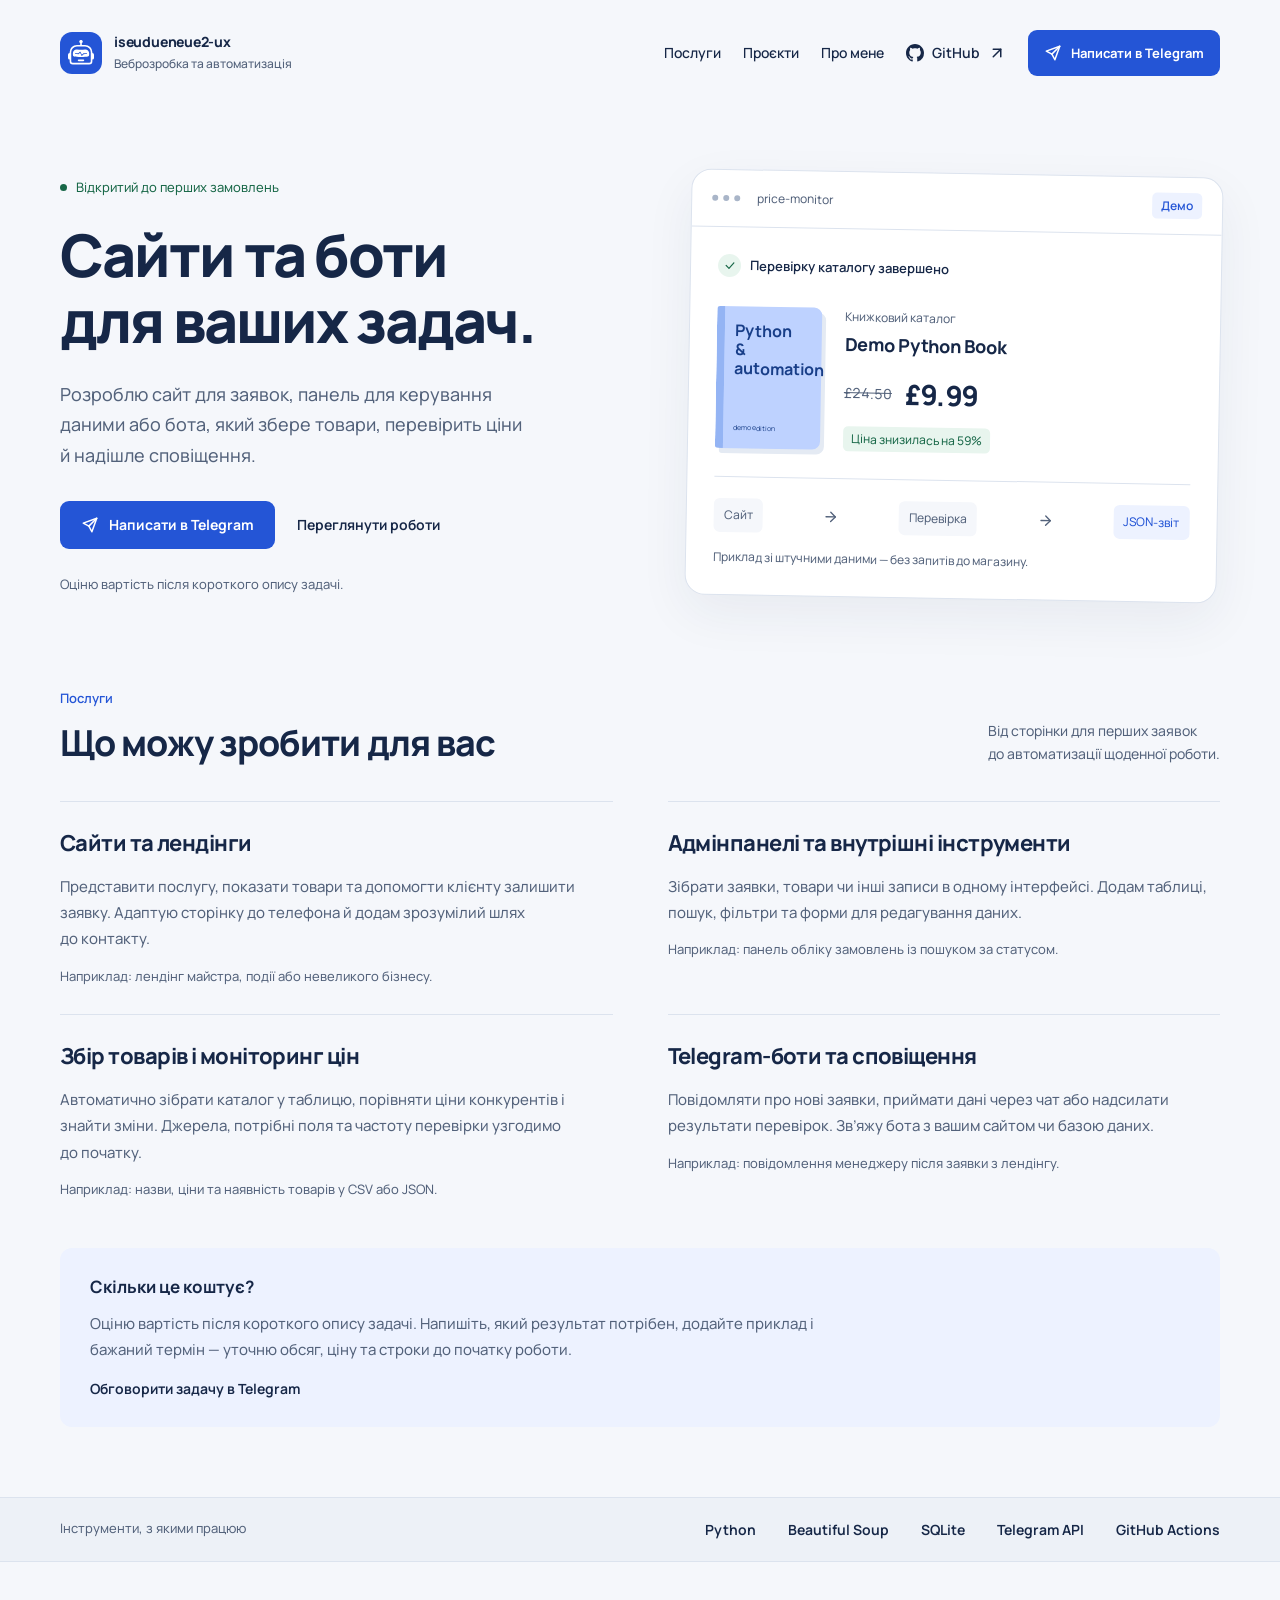
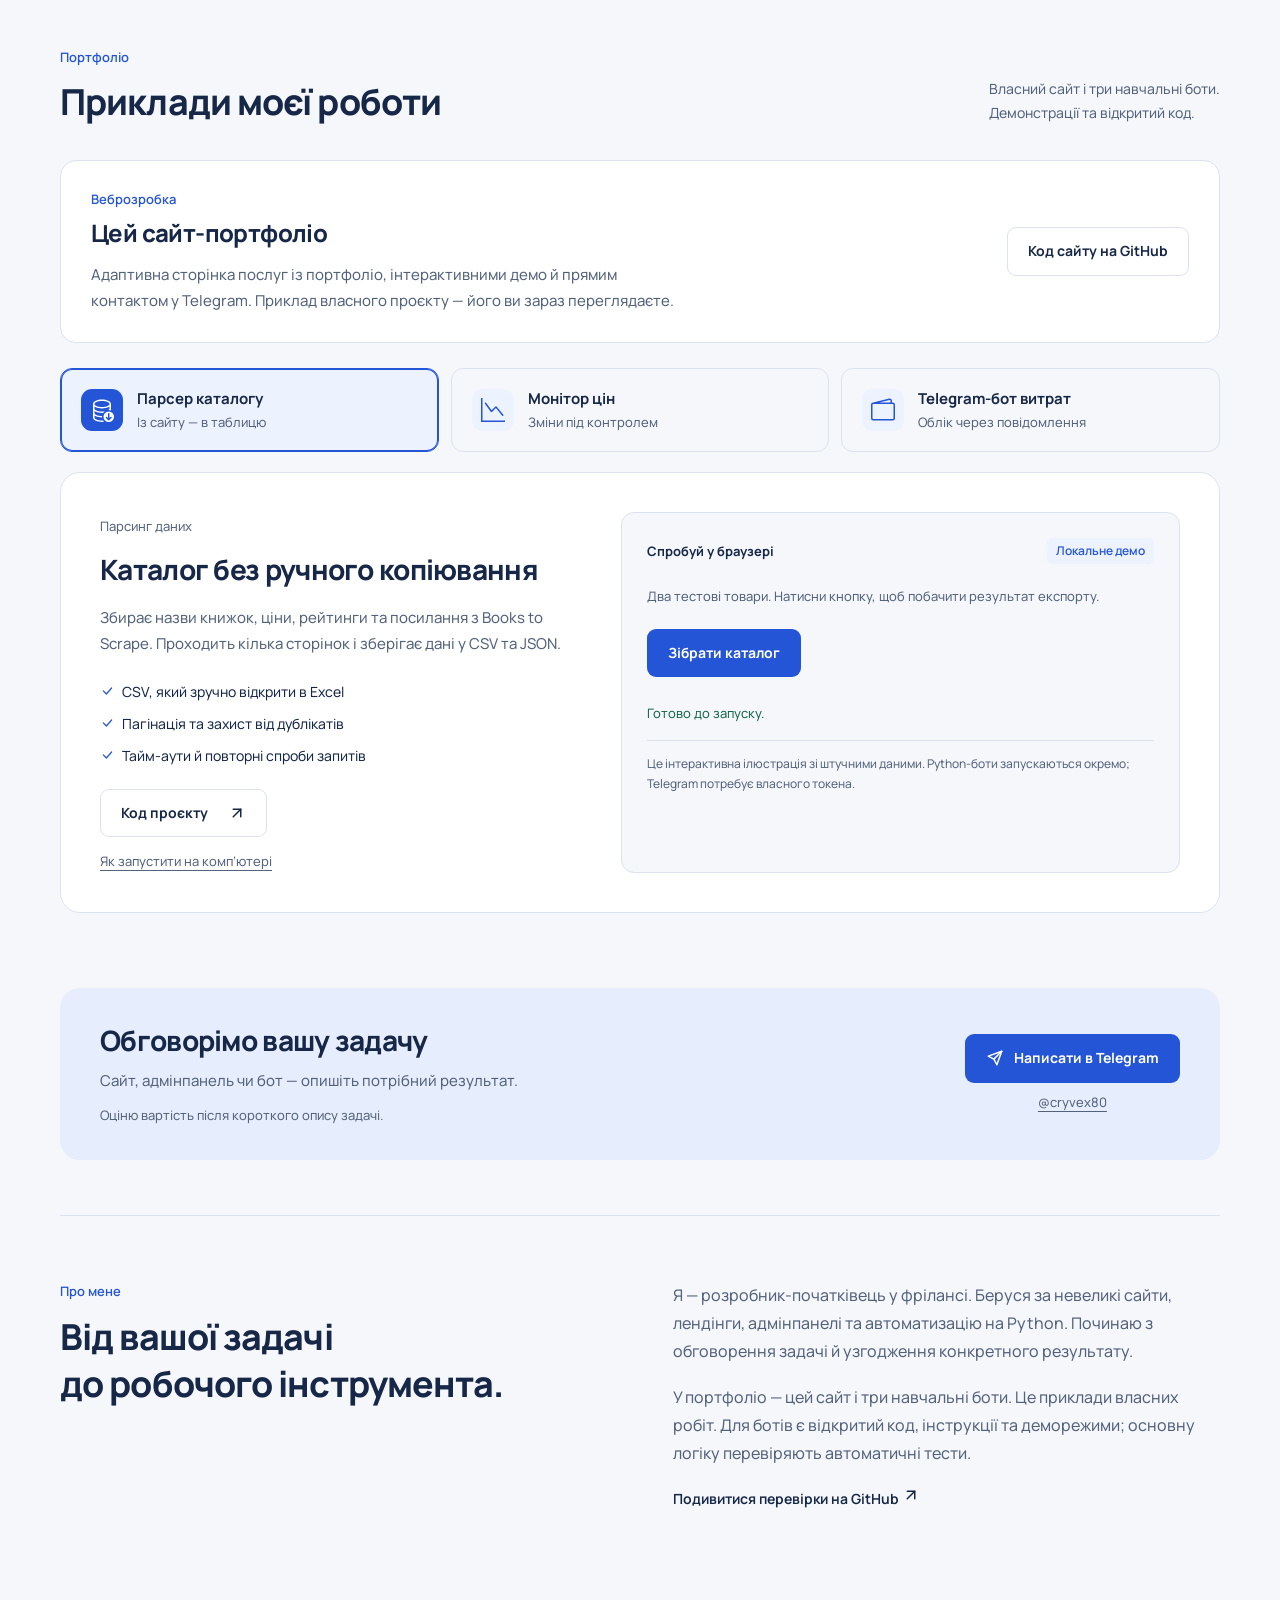
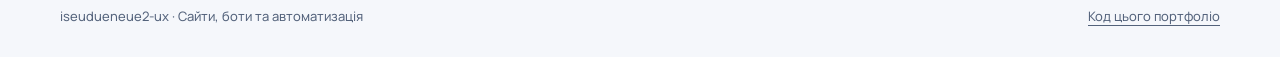
==== commit ee27855e: "Add client services, pricing guidance and direct Telegram contact" ====
--- a/site/index.html
+++ b/site/index.html
@@ -4,29 +4,28 @@
   <meta charset="utf-8">
   <meta name="viewport" content="width=device-width, initial-scale=1">
   <meta name="theme-color" content="#f5f7fb">
-  <meta name="description" content="Портфоліо Python-розробника: парсинг сайтів, моніторинг цін і Telegram-боти. Код, демонстрації та інструкції запуску.">
-  <title>Python-боти та автоматизація — iseudueneue2-ux</title>
+  <meta name="description" content="Сайти, лендінги, адмінпанелі та Telegram-боти. Збір товарів, моніторинг цін і сповіщення про заявки. Напишіть у Telegram, щоб оцінити вашу задачу.">
+  <title>Сайти, боти та автоматизація — iseudueneue2-ux</title>
   <link rel="icon" href="favicon.svg?v=2" type="image/svg+xml">
   <link rel="preload" href="assets/fonts/manrope-variable.woff2" as="font" type="font/woff2" crossorigin>
-  <link rel="stylesheet" href="style.css?v=type-5">
+  <link rel="stylesheet" href="style.css?v=services-6">
   <script src="app.js" defer></script>
 </head>
 <body>
   <a class="skip" href="#main">Перейти до вмісту</a>
   <header class="header wrap">
     <a class="brand" href="#" aria-label="На початок"><span class="brand-icon" aria-hidden="true"><svg class="icon" viewBox="0 0 16 16" fill="currentColor" aria-hidden="true" focusable="false"><path d="M6 12.5a.5.5 0 0 1 .5-.5h3a.5.5 0 0 1 0 1h-3a.5.5 0 0 1-.5-.5M3 8.062C3 6.76 4.235 5.765 5.53 5.886a26.6 26.6 0 0 0 4.94 0C11.765 5.765 13 6.76 13 8.062v1.157a.93.93 0 0 1-.765.935c-.845.147-2.34.346-4.235.346s-3.39-.2-4.235-.346A.93.93 0 0 1 3 9.219zm4.542-.827a.25.25 0 0 0-.217.068l-.92.9a25 25 0 0 1-1.871-.183.25.25 0 0 0-.068.495c.55.076 1.232.149 2.02.193a.25.25 0 0 0 .189-.071l.754-.736.847 1.71a.25.25 0 0 0 .404.062l.932-.97a25 25 0 0 0 1.922-.188.25.25 0 0 0-.068-.495c-.538.074-1.207.145-1.98.189a.25.25 0 0 0-.166.076l-.754.785-.842-1.7a.25.25 0 0 0-.182-.135"/>
-  <path d="M8.5 1.866a1 1 0 1 0-1 0V3h-2A4.5 4.5 0 0 0 1 7.5V8a1 1 0 0 0-1 1v2a1 1 0 0 0 1 1v1a2 2 0 0 0 2 2h10a2 2 0 0 0 2-2v-1a1 1 0 0 0 1-1V9a1 1 0 0 0-1-1v-.5A4.5 4.5 0 0 0 10.5 3h-2zM14 7.5V13a1 1 0 0 1-1 1H3a1 1 0 0 1-1-1V7.5A3.5 3.5 0 0 1 5.5 4h5A3.5 3.5 0 0 1 14 7.5"/></svg></span><span>iseudueneue2-ux<span class="brand-sub">Python developer</span></span></a>
-    <nav aria-label="Головна навігація"><a href="#projects">Проєкти</a><a href="#about">Про мене</a><a class="github-link" href="https://github.com/iseudueneue2-ux"><svg class="icon" viewBox="0 0 16 16" fill="currentColor" aria-hidden="true" focusable="false"><path d="M8 0C3.58 0 0 3.58 0 8c0 3.54 2.29 6.53 5.47 7.59.4.07.55-.17.55-.38 0-.19-.01-.82-.01-1.49-2.01.37-2.53-.49-2.69-.94-.09-.23-.48-.94-.82-1.13-.28-.15-.68-.52-.01-.53.63-.01 1.08.58 1.23.82.72 1.21 1.87.87 2.33.66.07-.52.28-.87.51-1.07-1.78-.2-3.64-.89-3.64-3.95 0-.87.31-1.59.82-2.15-.08-.2-.36-1.02.08-2.12 0 0 .67-.21 2.2.82.64-.18 1.32-.27 2-.27s1.36.09 2 .27c1.53-1.04 2.2-.82 2.2-.82.44 1.1.16 1.92.08 2.12.51.56.82 1.27.82 2.15 0 3.07-1.87 3.75-3.65 3.95.29.25.54.73.54 1.48 0 1.07-.01 1.93-.01 2.2 0 .21.15.46.55.38A8.01 8.01 0 0 0 16 8c0-4.42-3.58-8-8-8"/></svg> GitHub <span class="inline-icon" aria-hidden="true"><svg class="icon arrow-icon" viewBox="0 0 24 24" fill="none" stroke="currentColor" stroke-width="2" stroke-linecap="round" stroke-linejoin="round" aria-hidden="true" focusable="false"><path d="M7 7h10v10" />
-  <path d="M7 17 17 7" /></svg></span></a></nav>
+  <path d="M8.5 1.866a1 1 0 1 0-1 0V3h-2A4.5 4.5 0 0 0 1 7.5V8a1 1 0 0 0-1 1v2a1 1 0 0 0 1 1v1a2 2 0 0 0 2 2h10a2 2 0 0 0 2-2v-1a1 1 0 0 0 1-1V9a1 1 0 0 0-1-1v-.5A4.5 4.5 0 0 0 10.5 3h-2zM14 7.5V13a1 1 0 0 1-1 1H3a1 1 0 0 1-1-1V7.5A3.5 3.5 0 0 1 5.5 4h5A3.5 3.5 0 0 1 14 7.5"/></svg></span><span>iseudueneue2-ux<span class="brand-sub">Веброзробка та автоматизація</span></span></a>
+    <nav aria-label="Головна навігація"><a href="#services">Послуги</a><a href="#projects">Проєкти</a><a href="#about">Про мене</a><a class="github-link" href="https://github.com/iseudueneue2-ux"><svg class="icon" viewBox="0 0 16 16" fill="currentColor" aria-hidden="true" focusable="false"><path d="M8 0C3.58 0 0 3.58 0 8c0 3.54 2.29 6.53 5.47 7.59.4.07.55-.17.55-.38 0-.19-.01-.82-.01-1.49-2.01.37-2.53-.49-2.69-.94-.09-.23-.48-.94-.82-1.13-.28-.15-.68-.52-.01-.53.63-.01 1.08.58 1.23.82.72 1.21 1.87.87 2.33.66.07-.52.28-.87.51-1.07-1.78-.2-3.64-.89-3.64-3.95 0-.87.31-1.59.82-2.15-.08-.2-.36-1.02.08-2.12 0 0 .67-.21 2.2.82.64-.18 1.32-.27 2-.27s1.36.09 2 .27c1.53-1.04 2.2-.82 2.2-.82.44 1.1.16 1.92.08 2.12.51.56.82 1.27.82 2.15 0 3.07-1.87 3.75-3.65 3.95.29.25.54.73.54 1.48 0 1.07-.01 1.93-.01 2.2 0 .21.15.46.55.38A8.01 8.01 0 0 0 16 8c0-4.42-3.58-8-8-8"/></svg> GitHub <span class="inline-icon" aria-hidden="true"><svg class="icon arrow-icon" viewBox="0 0 24 24" fill="none" stroke="currentColor" stroke-width="2" stroke-linecap="round" stroke-linejoin="round" aria-hidden="true" focusable="false"><path d="M7 7h10v10" />
+  <path d="M7 17 17 7" /></svg></span></a><a class="button primary telegram-link telegram-nav" href="https://t.me/cryvex80"><svg class="icon" viewBox="0 0 24 24" fill="none" stroke="currentColor" stroke-width="2" stroke-linecap="round" stroke-linejoin="round" aria-hidden="true" focusable="false"><path d="m21 3-6.5 18-4-7.5L3 9.5 21 3Z"/><path d="m21 3-10.5 10.5"/></svg>Написати в Telegram</a></nav>
   </header>
   <main id="main">
     <section class="hero wrap" aria-labelledby="hero-title">
       <div class="intro"><p class="availability"><span aria-hidden="true"></span>Відкритий до перших замовлень</p>
-        <h1 id="hero-title">Менше рутини.<br>Більше зроблено.</h1>
-        <p class="lead">Створюю Python-ботів, які збирають дані з сайтів, відстежують ціни та допомагають у Telegram.</p>
-        <div class="hero-actions"><a class="button primary" href="#projects">Переглянути роботи <span class="inline-icon" aria-hidden="true"><svg class="icon arrow-icon" viewBox="0 0 24 24" fill="none" stroke="currentColor" stroke-width="2" stroke-linecap="round" stroke-linejoin="round" aria-hidden="true" focusable="false"><path d="M12 5v14" />
-  <path d="m19 12-7 7-7-7" /></svg></span></a><a class="text-link" href="https://github.com/iseudueneue2-ux/freelance-bots-portfolio">Відкрити код</a></div>
-        <p class="hero-note">Три навчальні проєкти. Відкритий код. Демонстрації нижче.</p>
+        <h1 id="hero-title">Сайти та боти<br>для ваших задач.</h1>
+        <p class="lead">Розроблю сайт для заявок, панель для керування даними або бота, який збере товари, перевірить ціни й надішле сповіщення.</p>
+        <div class="hero-actions"><a class="button primary telegram-link " href="https://t.me/cryvex80"><svg class="icon" viewBox="0 0 24 24" fill="none" stroke="currentColor" stroke-width="2" stroke-linecap="round" stroke-linejoin="round" aria-hidden="true" focusable="false"><path d="m21 3-6.5 18-4-7.5L3 9.5 21 3Z"/><path d="m21 3-10.5 10.5"/></svg>Написати в Telegram</a><a class="text-link" href="#projects">Переглянути роботи</a></div>
+        <p class="hero-note">Оціню вартість після короткого опису задачі.</p>
       </div>
       <div class="workbench" aria-label="Приклад результату роботи монітора цін">
         <div class="window-bar"><span class="window-dots" aria-hidden="true"><i></i><i></i><i></i></span><span>price-monitor</span><span class="demo-tag">Демо</span></div>
@@ -39,9 +38,21 @@
         </div>
       </div>
     </section>
+
+    <section class="services wrap" id="services" aria-labelledby="services-title">
+      <div class="section-heading"><div><p class="section-caption">Послуги</p><h2 id="services-title">Що можу зробити для вас</h2></div><p>Від сторінки для перших заявок<br>до автоматизації щоденної роботи.</p></div>
+      <div class="service-grid">
+        <article class="service"><h3>Сайти та лендінги</h3><p>Представити послугу, показати товари та допомогти клієнту залишити заявку. Адаптую сторінку до телефона й додам зрозумілий шлях до контакту.</p><p class="service-example">Наприклад: лендінг майстра, події або невеликого бізнесу.</p></article>
+        <article class="service"><h3>Адмінпанелі та внутрішні інструменти</h3><p>Зібрати заявки, товари чи інші записи в одному інтерфейсі. Додам таблиці, пошук, фільтри та форми для редагування даних.</p><p class="service-example">Наприклад: панель обліку замовлень із пошуком за статусом.</p></article>
+        <article class="service"><h3>Збір товарів і моніторинг цін</h3><p>Автоматично зібрати каталог у таблицю, порівняти ціни конкурентів і знайти зміни. Джерела, потрібні поля та частоту перевірки узгодимо до початку.</p><p class="service-example">Наприклад: назви, ціни та наявність товарів у CSV або JSON.</p></article>
+        <article class="service"><h3>Telegram-боти та сповіщення</h3><p>Повідомляти про нові заявки, приймати дані через чат або надсилати результати перевірок. Зв’яжу бота з вашим сайтом чи базою даних.</p><p class="service-example">Наприклад: повідомлення менеджеру після заявки з лендінгу.</p></article>
+      </div>
+      <div class="estimate"><strong>Скільки це коштує?</strong><p>Оціню вартість після короткого опису задачі. Напишіть, який результат потрібен, додайте приклад і бажаний термін — уточню обсяг, ціну та строки до початку роботи.</p><a class="text-link" href="https://t.me/cryvex80">Обговорити задачу в Telegram</a></div>
+    </section>
     <div class="tools-strip"><div class="wrap"><p>Інструменти, з якими працюю</p><ul aria-label="Технології"><li>Python</li><li>Beautiful Soup</li><li>SQLite</li><li>Telegram API</li><li>GitHub Actions</li></ul></div></div>
     <section class="projects wrap" id="projects" aria-labelledby="projects-title">
-      <div class="section-heading"><div><p class="section-caption">Портфоліо</p><h2 id="projects-title">Автоматизація на практиці</h2></div><p>Обери проєкт і спробуй демо.<br>Справжні Python-версії — на GitHub.</p></div>
+      <div class="section-heading"><div><p class="section-caption">Портфоліо</p><h2 id="projects-title">Приклади моєї роботи</h2></div><p>Власний сайт і три навчальні боти.<br>Демонстрації та відкритий код.</p></div>
+      <article class="web-project"><div><p class="section-caption">Веброзробка</p><h3>Цей сайт-портфоліо</h3><p>Адаптивна сторінка послуг із портфоліо, інтерактивними демо й прямим контактом у Telegram. Приклад власного проєкту — його ви зараз переглядаєте.</p></div><a class="button secondary" href="https://github.com/iseudueneue2-ux/freelance-bots-portfolio/tree/main/site">Код сайту на GitHub</a></article>
       <div class="project-picker" role="group" aria-label="Обрати проєкт">
         <button class="project-choice" data-project="scraper" aria-pressed="true"><span class="choice-icon" aria-hidden="true"><svg class="icon" viewBox="0 0 16 16" fill="currentColor" aria-hidden="true" focusable="false"><path d="M12.5 9a3.5 3.5 0 1 1 0 7 3.5 3.5 0 0 1 0-7m.354 5.854 1.5-1.5a.5.5 0 0 0-.708-.708l-.646.647V10.5a.5.5 0 0 0-1 0v2.793l-.646-.647a.5.5 0 0 0-.708.708l1.5 1.5a.5.5 0 0 0 .708 0"/>
   <path d="M12.096 6.223A5 5 0 0 0 13 5.698V7c0 .289-.213.654-.753 1.007a4.5 4.5 0 0 1 1.753.25V4c0-1.007-.875-1.755-1.904-2.223C11.022 1.289 9.573 1 8 1s-3.022.289-4.096.777C2.875 2.245 2 2.993 2 4v9c0 1.007.875 1.755 1.904 2.223C4.978 15.71 6.427 16 8 16c.536 0 1.058-.034 1.555-.097a4.5 4.5 0 0 1-.813-.927Q8.378 15 8 15c-1.464 0-2.766-.27-3.682-.687C3.356 13.875 3 13.373 3 13v-1.302c.271.202.58.378.904.525C4.978 12.71 6.427 13 8 13h.027a4.6 4.6 0 0 1 0-1H8c-1.464 0-2.766-.27-3.682-.687C3.356 10.875 3 10.373 3 10V8.698c.271.202.58.378.904.525C4.978 9.71 6.427 10 8 10q.393 0 .774-.024a4.5 4.5 0 0 1 1.102-1.132C9.298 8.944 8.666 9 8 9c-1.464 0-2.766-.27-3.682-.687C3.356 7.875 3 7.373 3 7V5.698c.271.202.58.378.904.525C4.978 6.711 6.427 7 8 7s3.022-.289 4.096-.777M3 4c0-.374.356-.875 1.318-1.313C5.234 2.271 6.536 2 8 2s2.766.27 3.682.687C12.644 3.125 13 3.627 13 4c0 .374-.356.875-1.318 1.313C10.766 5.729 9.464 6 8 6s-2.766-.27-3.682-.687C3.356 4.875 3 4.373 3 4"/></svg></span><span><strong>Парсер каталогу</strong><small>Із сайту — в таблицю</small></span></button>
@@ -62,11 +73,10 @@
       </div>
       <noscript><p>Для інтерактивних демонстрацій увімкни JavaScript. Усі три проєкти та інструкції доступні <a href="https://github.com/iseudueneue2-ux/freelance-bots-portfolio">у репозиторії</a>.</p></noscript>
     </section>
-    <section class="about wrap" id="about" aria-labelledby="about-title"><div><p class="section-caption">Про мене</p><h2 id="about-title">Починаю з конкретних,<br>корисних задач.</h2></div><div class="about-copy"><p>Я — розробник-початківець у фрілансі. Працюю з Python та автоматизацією: від збору даних до простих ботів із базою даних.</p><p>Ці три роботи — мої навчальні проєкти. Для кожного є код, інструкція запуску та деморежим без ключів. Автоматичні тести перевіряють основну логіку.</p><a class="text-link" href="https://github.com/iseudueneue2-ux/freelance-bots-portfolio/actions">Подивитися перевірки на GitHub <span class="inline-icon" aria-hidden="true"><svg class="icon arrow-icon" viewBox="0 0 24 24" fill="none" stroke="currentColor" stroke-width="2" stroke-linecap="round" stroke-linejoin="round" aria-hidden="true" focusable="false"><path d="M7 7h10v10" />
+    <section class="contact wrap" id="contact" aria-labelledby="contact-title"><div><h2 id="contact-title">Обговорімо вашу задачу</h2><p>Сайт, адмінпанель чи бот — опишіть потрібний результат.</p><p class="contact-estimate">Оціню вартість після короткого опису задачі.</p></div><div class="contact-action"><a class="button primary telegram-link " href="https://t.me/cryvex80"><svg class="icon" viewBox="0 0 24 24" fill="none" stroke="currentColor" stroke-width="2" stroke-linecap="round" stroke-linejoin="round" aria-hidden="true" focusable="false"><path d="m21 3-6.5 18-4-7.5L3 9.5 21 3Z"/><path d="m21 3-10.5 10.5"/></svg>Написати в Telegram</a><a class="telegram-handle" href="https://t.me/cryvex80">@cryvex80</a></div></section>
+    <section class="about wrap" id="about" aria-labelledby="about-title"><div><p class="section-caption">Про мене</p><h2 id="about-title">Від вашої задачі<br>до робочого інструмента.</h2></div><div class="about-copy"><p>Я — розробник-початківець у фрілансі. Беруся за невеликі сайти, лендінги, адмінпанелі та автоматизацію на Python. Починаю з обговорення задачі й узгодження конкретного результату.</p><p>У портфоліо — цей сайт і три навчальні боти. Це приклади власних робіт. Для ботів є відкритий код, інструкції та деморежими; основну логіку перевіряють автоматичні тести.</p><a class="text-link" href="https://github.com/iseudueneue2-ux/freelance-bots-portfolio/actions">Подивитися перевірки на GitHub <span class="inline-icon" aria-hidden="true"><svg class="icon arrow-icon" viewBox="0 0 24 24" fill="none" stroke="currentColor" stroke-width="2" stroke-linecap="round" stroke-linejoin="round" aria-hidden="true" focusable="false"><path d="M7 7h10v10" />
   <path d="M7 17 17 7" /></svg></span></a></div></section>
-    <section class="contact wrap" aria-labelledby="contact-title"><div><h2 id="contact-title">Є задача для автоматизації?</h2><p>Опиши, які дані потрібно зібрати або яку рутину спростити.</p></div><a class="button primary" href="https://github.com/iseudueneue2-ux"><svg class="icon" viewBox="0 0 16 16" fill="currentColor" aria-hidden="true" focusable="false"><path d="M8 0C3.58 0 0 3.58 0 8c0 3.54 2.29 6.53 5.47 7.59.4.07.55-.17.55-.38 0-.19-.01-.82-.01-1.49-2.01.37-2.53-.49-2.69-.94-.09-.23-.48-.94-.82-1.13-.28-.15-.68-.52-.01-.53.63-.01 1.08.58 1.23.82.72 1.21 1.87.87 2.33.66.07-.52.28-.87.51-1.07-1.78-.2-3.64-.89-3.64-3.95 0-.87.31-1.59.82-2.15-.08-.2-.36-1.02.08-2.12 0 0 .67-.21 2.2.82.64-.18 1.32-.27 2-.27s1.36.09 2 .27c1.53-1.04 2.2-.82 2.2-.82.44 1.1.16 1.92.08 2.12.51.56.82 1.27.82 2.15 0 3.07-1.87 3.75-3.65 3.95.29.25.54.73.54 1.48 0 1.07-.01 1.93-.01 2.2 0 .21.15.46.55.38A8.01 8.01 0 0 0 16 8c0-4.42-3.58-8-8-8"/></svg> Мій GitHub <span class="inline-icon" aria-hidden="true"><svg class="icon arrow-icon" viewBox="0 0 24 24" fill="none" stroke="currentColor" stroke-width="2" stroke-linecap="round" stroke-linejoin="round" aria-hidden="true" focusable="false"><path d="M7 7h10v10" />
-  <path d="M7 17 17 7" /></svg></span></a></section>
   </main>
-  <footer class="footer wrap"><span>iseudueneue2-ux · Python та автоматизація</span><a href="https://github.com/iseudueneue2-ux/freelance-bots-portfolio">Код цього портфоліо</a></footer>
+  <footer class="footer wrap"><span>iseudueneue2-ux · Сайти, боти та автоматизація</span><a href="https://github.com/iseudueneue2-ux/freelance-bots-portfolio">Код цього портфоліо</a></footer>
 </body>
 </html>
--- a/site/style.css
+++ b/site/style.css
@@ -29,3 +29,9 @@
 .price,.result-box,.demo-status,td:not(:first-child),input[type=number]{font-variant-numeric:tabular-nums}.price strong{font-weight:750;letter-spacing:-.025em}.product h2{font-size:1.125rem;line-height:1.4;letter-spacing:-.015em}.muted,.price-drop,.pipeline,.window-bar{font-size:.75rem}
 @media(max-width:760px){.hero h1{font-size:clamp(2.5rem,6.8vw,3.25rem);letter-spacing:-.03em;line-height:1.15}.lead{font-size:1.0625rem}.project-description h3{font-size:1.625rem}.project-choice small{font-size:var(--type-caption)}.about h2{font-size:1.875rem}.contact h2{font-size:1.625rem}}
 @media(max-width:390px){.hero h1{font-size:2.5rem}.brand{font-size:.8125rem}.header nav{font-size:var(--type-caption)}.product h2{font-size:1rem}.pipeline{font-size:.6875rem}}
+
+/* Client services and direct contact. */
+.header nav{gap:22px}.header .telegram-nav{display:inline-flex;font-size:.8125rem;padding:11px 15px;gap:9px}.brand-sub{max-width:23ch}.hero-actions{gap:22px;flex-wrap:wrap}.telegram-link{gap:10px}.telegram-link .icon{width:18px;height:18px}.services{padding-block:5px 70px;scroll-margin-top:20px}.service-grid{display:grid;grid-template-columns:repeat(2,minmax(0,1fr));gap:0 55px}.service{padding-block:27px;border-top:1px solid var(--line)}.service h3{font-size:1.375rem;line-height:1.35;margin:0 0 15px}.service p{font-size:.9375rem;line-height:1.75;color:var(--muted);max-width:62ch;margin-bottom:12px}.service .service-example{font-size:.8125rem;margin-bottom:0}.estimate{margin-top:20px;padding:25px 30px;background:var(--soft);border-radius:12px}.estimate strong{font-size:1.0625rem}.estimate p{font-size:.9375rem;color:var(--muted);line-height:1.75;max-width:85ch;margin:10px 0 12px}.web-project{display:flex;justify-content:space-between;gap:35px;align-items:center;background:var(--surface);padding:28px 30px;border:1px solid var(--line);border-radius:16px;margin-bottom:25px}.web-project h3{font-size:1.5rem;line-height:1.35;margin:0 0 12px}.web-project p:not(.section-caption){font-size:.9375rem;color:var(--muted);max-width:65ch;margin:0;line-height:1.75}.web-project .section-caption{margin-bottom:7px}.web-project .button{flex-shrink:0}.contact{margin-top:0;margin-bottom:55px}.contact-action{flex-shrink:0}.telegram-handle{display:block;text-align:center;font-size:.8125rem;color:var(--muted);margin-top:9px}.contact .contact-estimate{font-size:.8125rem;margin-top:10px}.about{margin-bottom:30px}
+@media(max-width:1000px){.header nav{gap:16px}.header nav>a[href="#about"]{display:none}.web-project{align-items:start;flex-direction:column;gap:22px}.service-grid{gap:0 30px}.contact{gap:24px}.contact .button{padding-inline:15px}}
+@media(max-width:760px){.header nav .github-link{display:none}.header nav a.telegram-nav{display:inline-flex;font-size:.75rem;line-height:1.3;max-width:145px;text-align:center;padding:10px;gap:7px;min-height:44px}.header nav{gap:0}.header{gap:12px}.brand-sub{max-width:20ch;font-size:.6875rem}.brand{font-size:.8125rem}.services{padding-bottom:45px}.service-grid{grid-template-columns:1fr;gap:0}.service{padding-block:23px}.service h3{font-size:1.25rem}.estimate{padding:23px}.web-project{padding:24px}.contact-action{width:fit-content}.contact-action .button{margin-top:23px}.contact .telegram-handle{margin-top:10px}.contact{margin-bottom:40px}.about{margin-bottom:10px}}
+@media(max-width:390px){.brand{gap:8px;font-size:.75rem}.brand-icon{width:32px;height:32px;flex-shrink:0}.brand-sub{max-width:18ch}.header nav a.telegram-nav{max-width:128px;font-size:.6875rem}.header .telegram-nav .icon{width:16px;height:16px}.hero-actions>.telegram-link{font-size:.8125rem}}
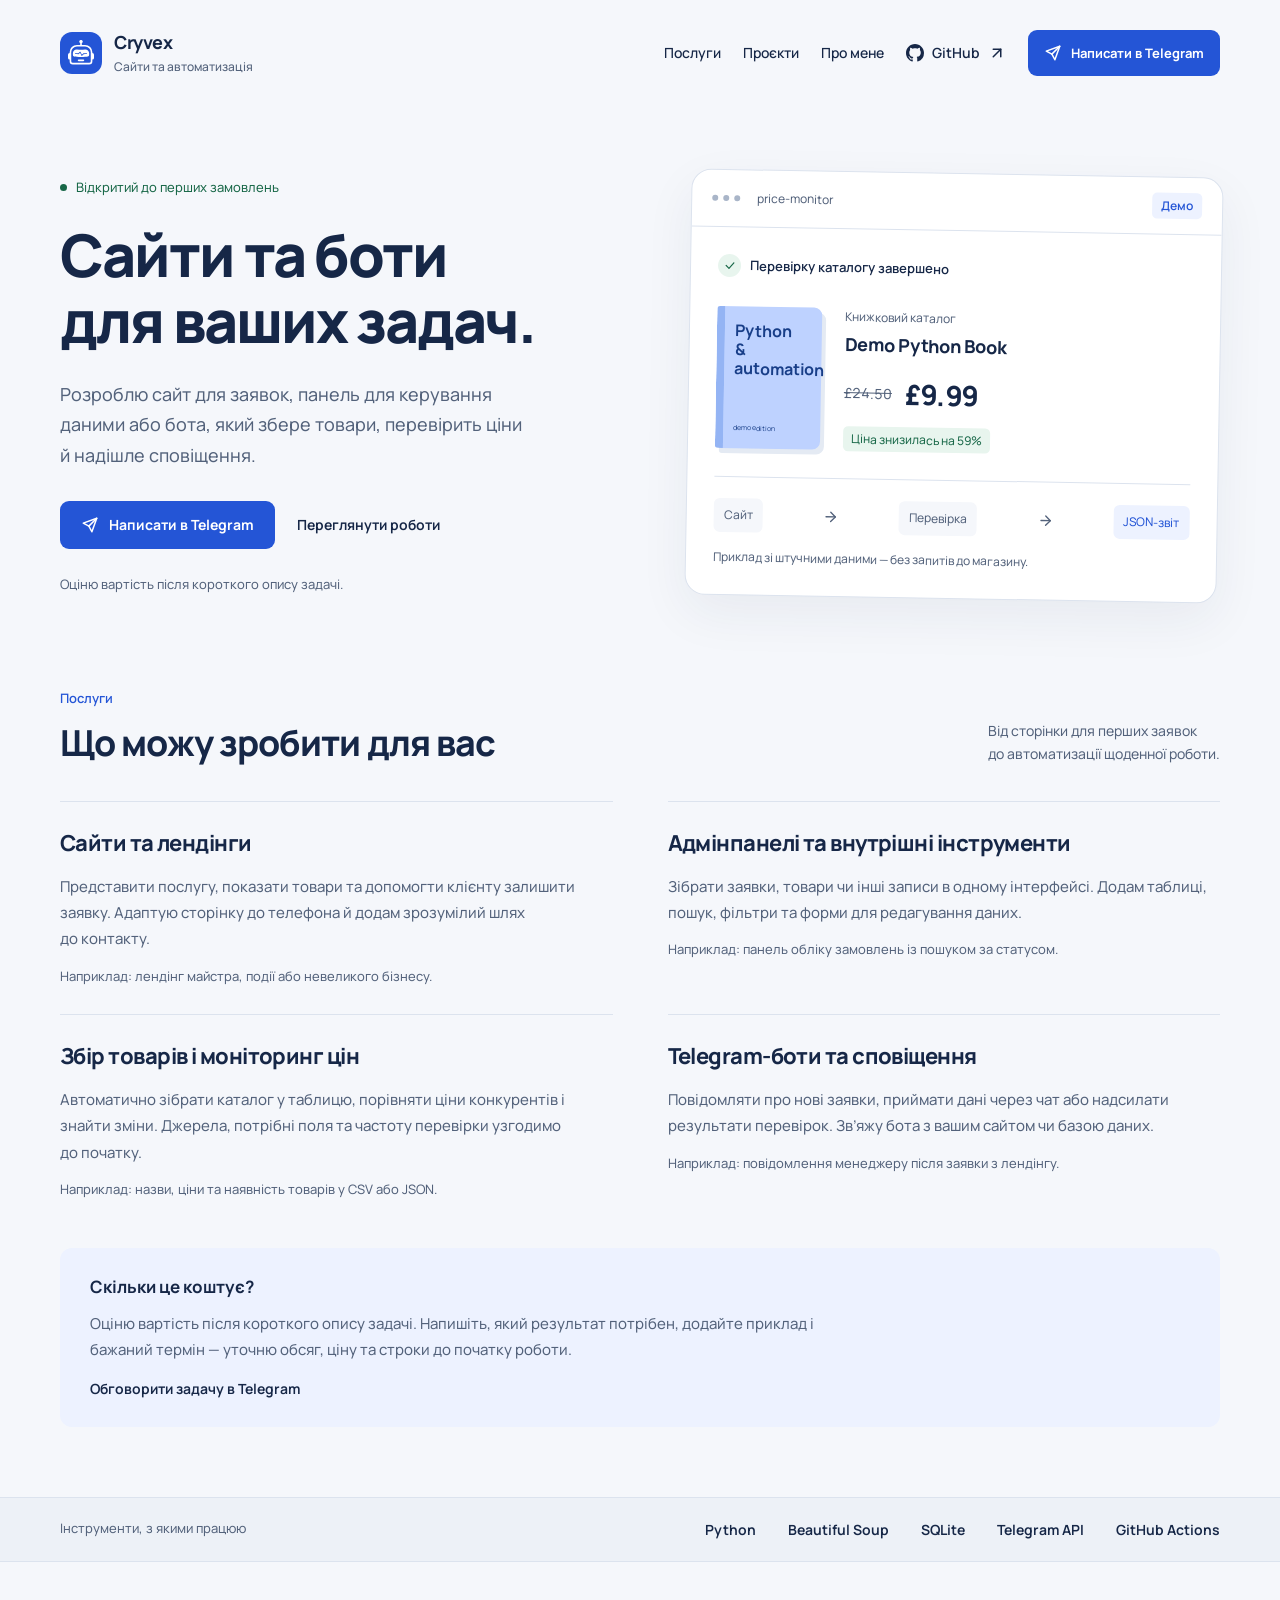
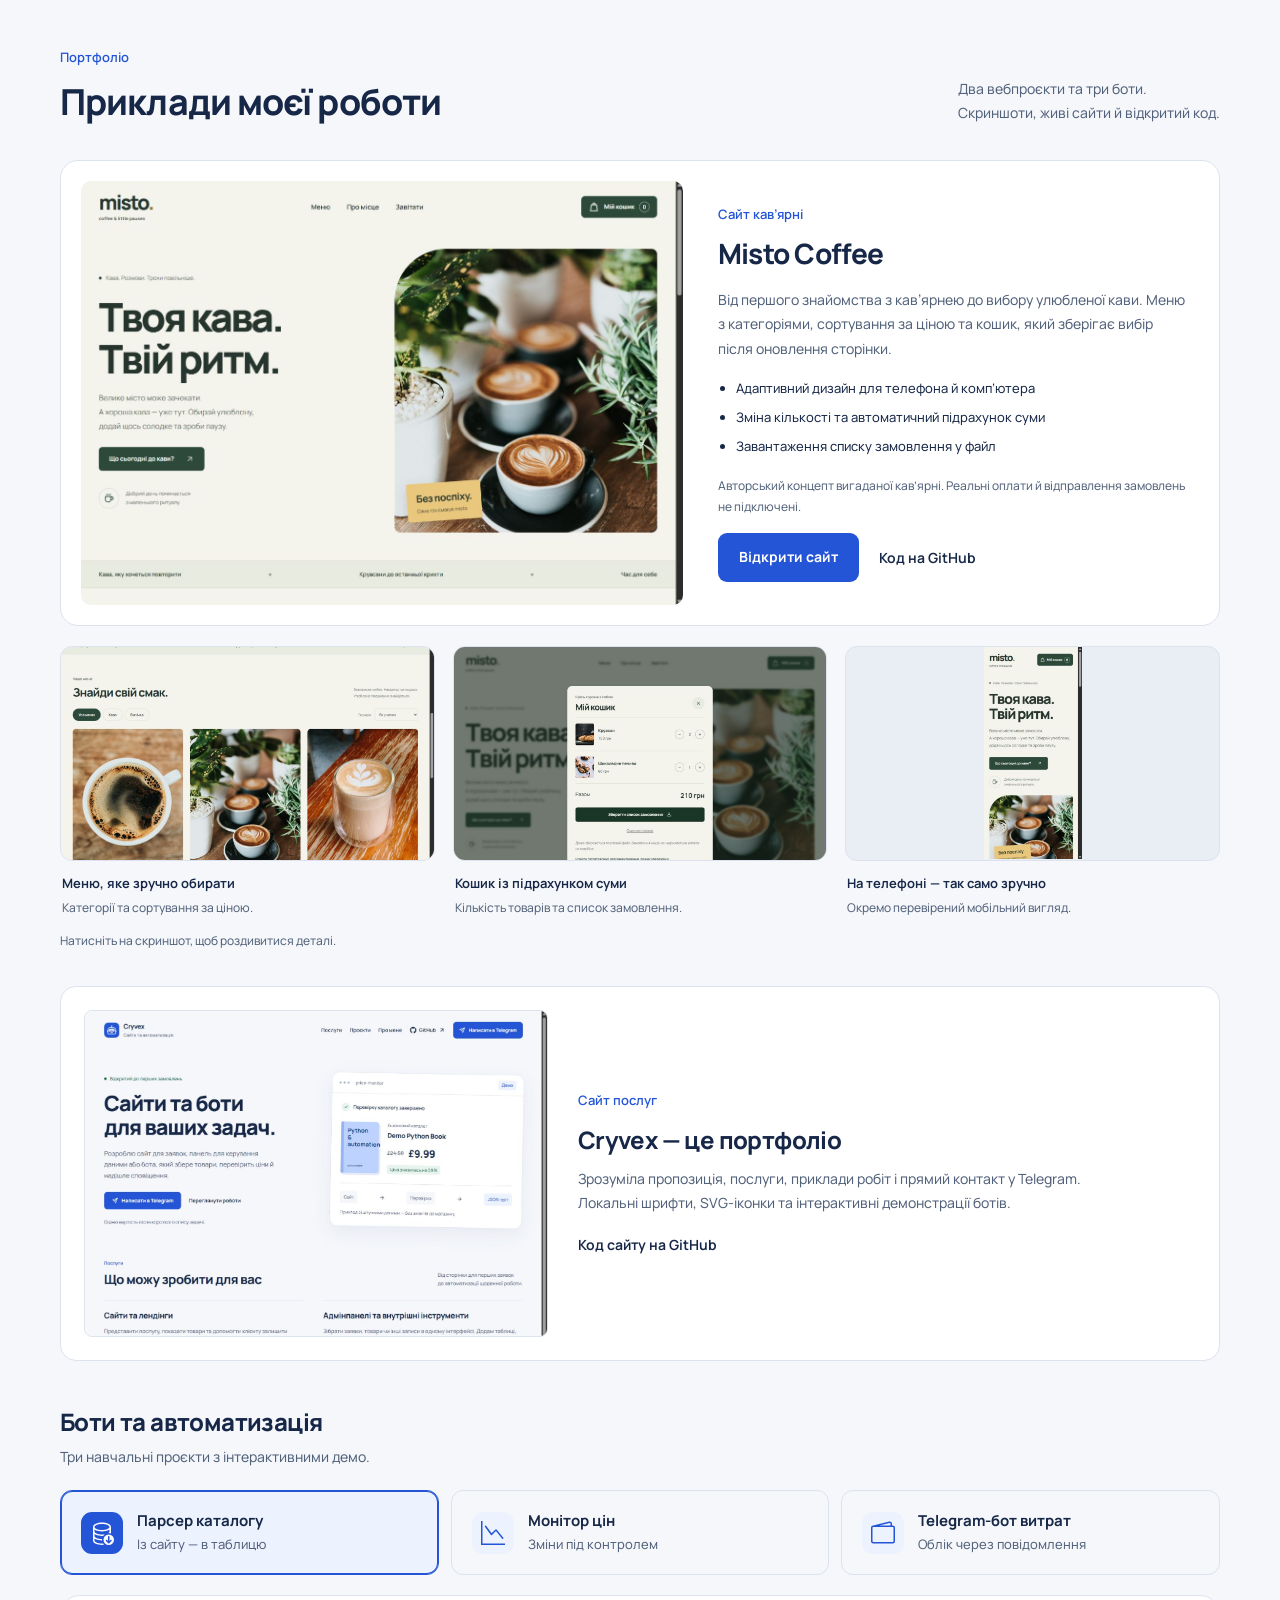
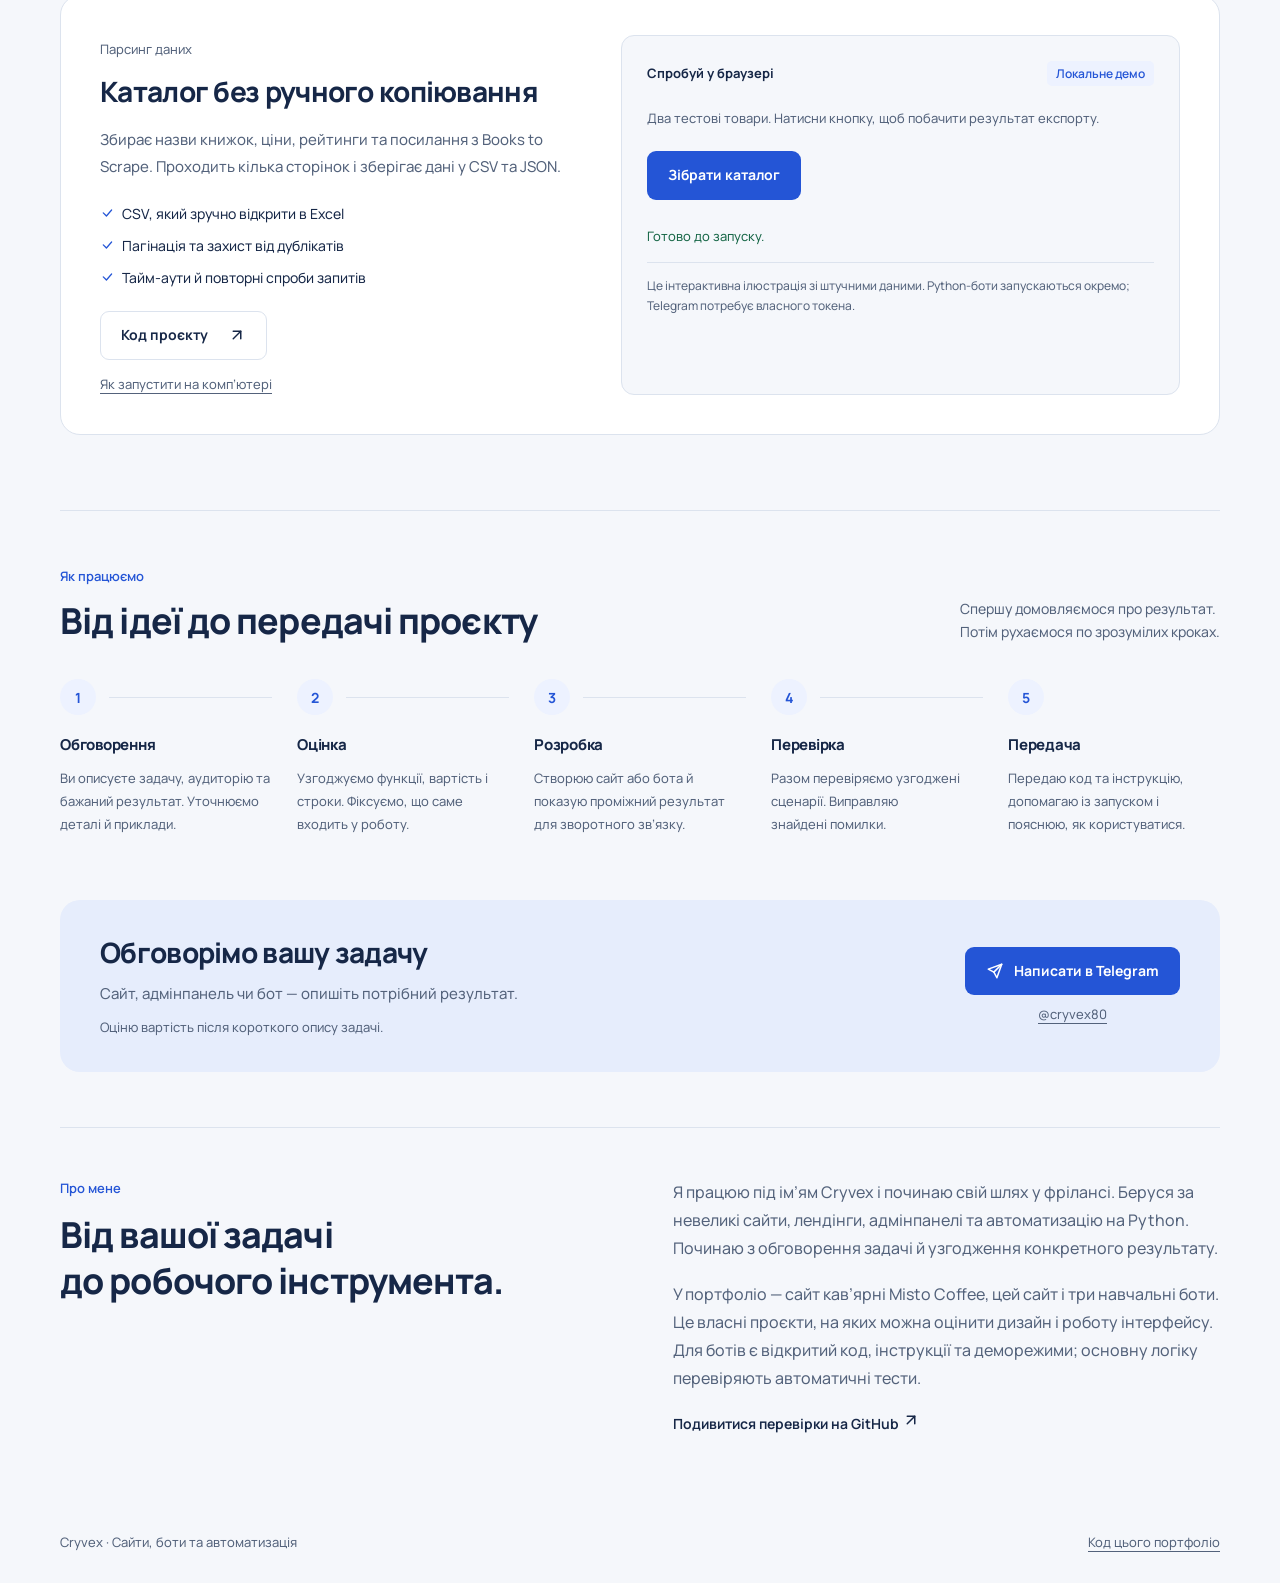
==== commit 1bdc6b88: "Introduce Cryvex brand, Misto Coffee case study and visual project gallery" ====
--- a/site/index.html
+++ b/site/index.html
@@ -5,17 +5,17 @@
   <meta name="viewport" content="width=device-width, initial-scale=1">
   <meta name="theme-color" content="#f5f7fb">
   <meta name="description" content="Сайти, лендінги, адмінпанелі та Telegram-боти. Збір товарів, моніторинг цін і сповіщення про заявки. Напишіть у Telegram, щоб оцінити вашу задачу.">
-  <title>Сайти, боти та автоматизація — iseudueneue2-ux</title>
+  <title>Cryvex — сайти, боти та автоматизація</title>
   <link rel="icon" href="favicon.svg?v=2" type="image/svg+xml">
   <link rel="preload" href="assets/fonts/manrope-variable.woff2" as="font" type="font/woff2" crossorigin>
-  <link rel="stylesheet" href="style.css?v=services-6">
+  <link rel="stylesheet" href="style.css?v=cryvex-7">
   <script src="app.js" defer></script>
 </head>
 <body>
   <a class="skip" href="#main">Перейти до вмісту</a>
   <header class="header wrap">
     <a class="brand" href="#" aria-label="На початок"><span class="brand-icon" aria-hidden="true"><svg class="icon" viewBox="0 0 16 16" fill="currentColor" aria-hidden="true" focusable="false"><path d="M6 12.5a.5.5 0 0 1 .5-.5h3a.5.5 0 0 1 0 1h-3a.5.5 0 0 1-.5-.5M3 8.062C3 6.76 4.235 5.765 5.53 5.886a26.6 26.6 0 0 0 4.94 0C11.765 5.765 13 6.76 13 8.062v1.157a.93.93 0 0 1-.765.935c-.845.147-2.34.346-4.235.346s-3.39-.2-4.235-.346A.93.93 0 0 1 3 9.219zm4.542-.827a.25.25 0 0 0-.217.068l-.92.9a25 25 0 0 1-1.871-.183.25.25 0 0 0-.068.495c.55.076 1.232.149 2.02.193a.25.25 0 0 0 .189-.071l.754-.736.847 1.71a.25.25 0 0 0 .404.062l.932-.97a25 25 0 0 0 1.922-.188.25.25 0 0 0-.068-.495c-.538.074-1.207.145-1.98.189a.25.25 0 0 0-.166.076l-.754.785-.842-1.7a.25.25 0 0 0-.182-.135"/>
-  <path d="M8.5 1.866a1 1 0 1 0-1 0V3h-2A4.5 4.5 0 0 0 1 7.5V8a1 1 0 0 0-1 1v2a1 1 0 0 0 1 1v1a2 2 0 0 0 2 2h10a2 2 0 0 0 2-2v-1a1 1 0 0 0 1-1V9a1 1 0 0 0-1-1v-.5A4.5 4.5 0 0 0 10.5 3h-2zM14 7.5V13a1 1 0 0 1-1 1H3a1 1 0 0 1-1-1V7.5A3.5 3.5 0 0 1 5.5 4h5A3.5 3.5 0 0 1 14 7.5"/></svg></span><span>iseudueneue2-ux<span class="brand-sub">Веброзробка та автоматизація</span></span></a>
+  <path d="M8.5 1.866a1 1 0 1 0-1 0V3h-2A4.5 4.5 0 0 0 1 7.5V8a1 1 0 0 0-1 1v2a1 1 0 0 0 1 1v1a2 2 0 0 0 2 2h10a2 2 0 0 0 2-2v-1a1 1 0 0 0 1-1V9a1 1 0 0 0-1-1v-.5A4.5 4.5 0 0 0 10.5 3h-2zM14 7.5V13a1 1 0 0 1-1 1H3a1 1 0 0 1-1-1V7.5A3.5 3.5 0 0 1 5.5 4h5A3.5 3.5 0 0 1 14 7.5"/></svg></span><span>Cryvex<span class="brand-sub">Сайти та автоматизація</span></span></a>
     <nav aria-label="Головна навігація"><a href="#services">Послуги</a><a href="#projects">Проєкти</a><a href="#about">Про мене</a><a class="github-link" href="https://github.com/iseudueneue2-ux"><svg class="icon" viewBox="0 0 16 16" fill="currentColor" aria-hidden="true" focusable="false"><path d="M8 0C3.58 0 0 3.58 0 8c0 3.54 2.29 6.53 5.47 7.59.4.07.55-.17.55-.38 0-.19-.01-.82-.01-1.49-2.01.37-2.53-.49-2.69-.94-.09-.23-.48-.94-.82-1.13-.28-.15-.68-.52-.01-.53.63-.01 1.08.58 1.23.82.72 1.21 1.87.87 2.33.66.07-.52.28-.87.51-1.07-1.78-.2-3.64-.89-3.64-3.95 0-.87.31-1.59.82-2.15-.08-.2-.36-1.02.08-2.12 0 0 .67-.21 2.2.82.64-.18 1.32-.27 2-.27s1.36.09 2 .27c1.53-1.04 2.2-.82 2.2-.82.44 1.1.16 1.92.08 2.12.51.56.82 1.27.82 2.15 0 3.07-1.87 3.75-3.65 3.95.29.25.54.73.54 1.48 0 1.07-.01 1.93-.01 2.2 0 .21.15.46.55.38A8.01 8.01 0 0 0 16 8c0-4.42-3.58-8-8-8"/></svg> GitHub <span class="inline-icon" aria-hidden="true"><svg class="icon arrow-icon" viewBox="0 0 24 24" fill="none" stroke="currentColor" stroke-width="2" stroke-linecap="round" stroke-linejoin="round" aria-hidden="true" focusable="false"><path d="M7 7h10v10" />
   <path d="M7 17 17 7" /></svg></span></a><a class="button primary telegram-link telegram-nav" href="https://t.me/cryvex80"><svg class="icon" viewBox="0 0 24 24" fill="none" stroke="currentColor" stroke-width="2" stroke-linecap="round" stroke-linejoin="round" aria-hidden="true" focusable="false"><path d="m21 3-6.5 18-4-7.5L3 9.5 21 3Z"/><path d="m21 3-10.5 10.5"/></svg>Написати в Telegram</a></nav>
   </header>
@@ -51,8 +51,19 @@
     </section>
     <div class="tools-strip"><div class="wrap"><p>Інструменти, з якими працюю</p><ul aria-label="Технології"><li>Python</li><li>Beautiful Soup</li><li>SQLite</li><li>Telegram API</li><li>GitHub Actions</li></ul></div></div>
     <section class="projects wrap" id="projects" aria-labelledby="projects-title">
-      <div class="section-heading"><div><p class="section-caption">Портфоліо</p><h2 id="projects-title">Приклади моєї роботи</h2></div><p>Власний сайт і три навчальні боти.<br>Демонстрації та відкритий код.</p></div>
-      <article class="web-project"><div><p class="section-caption">Веброзробка</p><h3>Цей сайт-портфоліо</h3><p>Адаптивна сторінка послуг із портфоліо, інтерактивними демо й прямим контактом у Telegram. Приклад власного проєкту — його ви зараз переглядаєте.</p></div><a class="button secondary" href="https://github.com/iseudueneue2-ux/freelance-bots-portfolio/tree/main/site">Код сайту на GitHub</a></article>
+      <div class="section-heading"><div><p class="section-caption">Портфоліо</p><h2 id="projects-title">Приклади моєї роботи</h2></div><p>Два вебпроєкти та три боти.<br>Скриншоти, живі сайти й відкритий код.</p></div>
+      <article class="featured-case" aria-labelledby="cafe-case-title">
+        <a class="case-cover" href="https://iseudueneue2-ux.github.io/misto-coffee/" aria-label="Відкрити сайт Misto Coffee"><img src="assets/previews/cafe-home.png" alt="Скриншот головної сторінки Misto Coffee: великий заголовок і фотографія кави" width="1265" height="889" loading="lazy"></a>
+        <div class="case-description"><p class="section-caption">Сайт кав’ярні</p><h3 id="cafe-case-title">Misto Coffee</h3><p>Від першого знайомства з кав’ярнею до вибору улюбленої кави. Меню з категоріями, сортування за ціною та кошик, який зберігає вибір після оновлення сторінки.</p><ul><li>Адаптивний дизайн для телефона й комп’ютера</li><li>Зміна кількості та автоматичний підрахунок суми</li><li>Завантаження списку замовлення у файл</li></ul><p class="case-context">Авторський концепт вигаданої кав’ярні. Реальні оплати й відправлення замовлень не підключені.</p><div class="case-links"><a class="button primary" href="https://iseudueneue2-ux.github.io/misto-coffee/">Відкрити сайт</a><a class="text-link" href="https://github.com/iseudueneue2-ux/misto-coffee">Код на GitHub</a></div></div>
+      </article>
+      <div class="result-gallery" aria-label="Скриншоти сайту Misto Coffee">
+        <figure><a href="assets/previews/cafe-menu.png" target="_blank" rel="noopener" aria-label="Збільшити скриншот меню Misto Coffee"><img src="assets/previews/cafe-menu.png" alt="Меню кав’ярні з картками товарів, фільтрами та цінами" width="1265" height="889" loading="lazy"></a><figcaption><strong>Меню, яке зручно обирати</strong><span>Категорії та сортування за ціною.</span></figcaption></figure>
+        <figure><a href="assets/previews/cafe-cart.png" target="_blank" rel="noopener" aria-label="Збільшити скриншот кошика Misto Coffee"><img src="assets/previews/cafe-cart.png" alt="Кошик із круасанами, печивом, кількістю товарів і загальною сумою" width="1280" height="900" loading="lazy"></a><figcaption><strong>Кошик із підрахунком суми</strong><span>Кількість товарів та список замовлення.</span></figcaption></figure>
+        <figure class="mobile-preview"><a href="assets/previews/cafe-mobile.png" target="_blank" rel="noopener" aria-label="Збільшити мобільний скриншот Misto Coffee"><img src="assets/previews/cafe-mobile.png" alt="Мобільна головна сторінка кав’ярні Misto Coffee" width="360" height="780" loading="lazy"></a><figcaption><strong>На телефоні — так само зручно</strong><span>Окремо перевірений мобільний вигляд.</span></figcaption></figure>
+      </div>
+      <p class="gallery-help">Натисніть на скриншот, щоб роздивитися деталі.</p>
+      <article class="portfolio-case"><a class="portfolio-cover" href="assets/previews/cryvex-desktop.png" target="_blank" rel="noopener" aria-label="Збільшити скриншот сайту Cryvex"><img src="assets/previews/cryvex-desktop.png?v=7" alt="Головна сторінка портфоліо Cryvex із послугами та кнопкою Telegram" width="1265" height="889" loading="lazy"></a><div><p class="section-caption">Сайт послуг</p><h3>Cryvex — це портфоліо</h3><p>Зрозуміла пропозиція, послуги, приклади робіт і прямий контакт у Telegram. Локальні шрифти, SVG-іконки та інтерактивні демонстрації ботів.</p><a class="text-link" href="https://github.com/iseudueneue2-ux/freelance-bots-portfolio/tree/main/site">Код сайту на GitHub</a></div></article>
+      <div class="bots-heading"><h3>Боти та автоматизація</h3><p>Три навчальні проєкти з інтерактивними демо.</p></div>
       <div class="project-picker" role="group" aria-label="Обрати проєкт">
         <button class="project-choice" data-project="scraper" aria-pressed="true"><span class="choice-icon" aria-hidden="true"><svg class="icon" viewBox="0 0 16 16" fill="currentColor" aria-hidden="true" focusable="false"><path d="M12.5 9a3.5 3.5 0 1 1 0 7 3.5 3.5 0 0 1 0-7m.354 5.854 1.5-1.5a.5.5 0 0 0-.708-.708l-.646.647V10.5a.5.5 0 0 0-1 0v2.793l-.646-.647a.5.5 0 0 0-.708.708l1.5 1.5a.5.5 0 0 0 .708 0"/>
   <path d="M12.096 6.223A5 5 0 0 0 13 5.698V7c0 .289-.213.654-.753 1.007a4.5 4.5 0 0 1 1.753.25V4c0-1.007-.875-1.755-1.904-2.223C11.022 1.289 9.573 1 8 1s-3.022.289-4.096.777C2.875 2.245 2 2.993 2 4v9c0 1.007.875 1.755 1.904 2.223C4.978 15.71 6.427 16 8 16c.536 0 1.058-.034 1.555-.097a4.5 4.5 0 0 1-.813-.927Q8.378 15 8 15c-1.464 0-2.766-.27-3.682-.687C3.356 13.875 3 13.373 3 13v-1.302c.271.202.58.378.904.525C4.978 12.71 6.427 13 8 13h.027a4.6 4.6 0 0 1 0-1H8c-1.464 0-2.766-.27-3.682-.687C3.356 10.875 3 10.373 3 10V8.698c.271.202.58.378.904.525C4.978 9.71 6.427 10 8 10q.393 0 .774-.024a4.5 4.5 0 0 1 1.102-1.132C9.298 8.944 8.666 9 8 9c-1.464 0-2.766-.27-3.682-.687C3.356 7.875 3 7.373 3 7V5.698c.271.202.58.378.904.525C4.978 6.711 6.427 7 8 7s3.022-.289 4.096-.777M3 4c0-.374.356-.875 1.318-1.313C5.234 2.271 6.536 2 8 2s2.766.27 3.682.687C12.644 3.125 13 3.627 13 4c0 .374-.356.875-1.318 1.313C10.766 5.729 9.464 6 8 6s-2.766-.27-3.682-.687C3.356 4.875 3 4.373 3 4"/></svg></span><span><strong>Парсер каталогу</strong><small>Із сайту — в таблицю</small></span></button>
@@ -73,10 +84,20 @@
       </div>
       <noscript><p>Для інтерактивних демонстрацій увімкни JavaScript. Усі три проєкти та інструкції доступні <a href="https://github.com/iseudueneue2-ux/freelance-bots-portfolio">у репозиторії</a>.</p></noscript>
     </section>
+
+    <section class="work-process wrap" id="process" aria-labelledby="process-title"><div class="section-heading"><div><p class="section-caption">Як працюємо</p><h2 id="process-title">Від ідеї до передачі проєкту</h2></div><p>Спершу домовляємося про результат.<br>Потім рухаємося по зрозумілих кроках.</p></div>
+      <ol class="process-list">
+        <li><span class="step-number" aria-hidden="true">1</span><h3>Обговорення</h3><p>Ви описуєте задачу, аудиторію та бажаний результат. Уточнюємо деталі й приклади.</p></li>
+        <li><span class="step-number" aria-hidden="true">2</span><h3>Оцінка</h3><p>Узгоджуємо функції, вартість і строки. Фіксуємо, що саме входить у роботу.</p></li>
+        <li><span class="step-number" aria-hidden="true">3</span><h3>Розробка</h3><p>Створюю сайт або бота й показую проміжний результат для зворотного зв’язку.</p></li>
+        <li><span class="step-number" aria-hidden="true">4</span><h3>Перевірка</h3><p>Разом перевіряємо узгоджені сценарії. Виправляю знайдені помилки.</p></li>
+        <li><span class="step-number" aria-hidden="true">5</span><h3>Передача</h3><p>Передаю код та інструкцію, допомагаю із запуском і пояснюю, як користуватися.</p></li>
+      </ol>
+    </section>
     <section class="contact wrap" id="contact" aria-labelledby="contact-title"><div><h2 id="contact-title">Обговорімо вашу задачу</h2><p>Сайт, адмінпанель чи бот — опишіть потрібний результат.</p><p class="contact-estimate">Оціню вартість після короткого опису задачі.</p></div><div class="contact-action"><a class="button primary telegram-link " href="https://t.me/cryvex80"><svg class="icon" viewBox="0 0 24 24" fill="none" stroke="currentColor" stroke-width="2" stroke-linecap="round" stroke-linejoin="round" aria-hidden="true" focusable="false"><path d="m21 3-6.5 18-4-7.5L3 9.5 21 3Z"/><path d="m21 3-10.5 10.5"/></svg>Написати в Telegram</a><a class="telegram-handle" href="https://t.me/cryvex80">@cryvex80</a></div></section>
-    <section class="about wrap" id="about" aria-labelledby="about-title"><div><p class="section-caption">Про мене</p><h2 id="about-title">Від вашої задачі<br>до робочого інструмента.</h2></div><div class="about-copy"><p>Я — розробник-початківець у фрілансі. Беруся за невеликі сайти, лендінги, адмінпанелі та автоматизацію на Python. Починаю з обговорення задачі й узгодження конкретного результату.</p><p>У портфоліо — цей сайт і три навчальні боти. Це приклади власних робіт. Для ботів є відкритий код, інструкції та деморежими; основну логіку перевіряють автоматичні тести.</p><a class="text-link" href="https://github.com/iseudueneue2-ux/freelance-bots-portfolio/actions">Подивитися перевірки на GitHub <span class="inline-icon" aria-hidden="true"><svg class="icon arrow-icon" viewBox="0 0 24 24" fill="none" stroke="currentColor" stroke-width="2" stroke-linecap="round" stroke-linejoin="round" aria-hidden="true" focusable="false"><path d="M7 7h10v10" />
+    <section class="about wrap" id="about" aria-labelledby="about-title"><div><p class="section-caption">Про мене</p><h2 id="about-title">Від вашої задачі<br>до робочого інструмента.</h2></div><div class="about-copy"><p>Я працюю під ім’ям Cryvex і починаю свій шлях у фрілансі. Беруся за невеликі сайти, лендінги, адмінпанелі та автоматизацію на Python. Починаю з обговорення задачі й узгодження конкретного результату.</p><p>У портфоліо — сайт кав’ярні Misto Coffee, цей сайт і три навчальні боти. Це власні проєкти, на яких можна оцінити дизайн і роботу інтерфейсу. Для ботів є відкритий код, інструкції та деморежими; основну логіку перевіряють автоматичні тести.</p><a class="text-link" href="https://github.com/iseudueneue2-ux/freelance-bots-portfolio/actions">Подивитися перевірки на GitHub <span class="inline-icon" aria-hidden="true"><svg class="icon arrow-icon" viewBox="0 0 24 24" fill="none" stroke="currentColor" stroke-width="2" stroke-linecap="round" stroke-linejoin="round" aria-hidden="true" focusable="false"><path d="M7 7h10v10" />
   <path d="M7 17 17 7" /></svg></span></a></div></section>
   </main>
-  <footer class="footer wrap"><span>iseudueneue2-ux · Сайти, боти та автоматизація</span><a href="https://github.com/iseudueneue2-ux/freelance-bots-portfolio">Код цього портфоліо</a></footer>
+  <footer class="footer wrap"><span>Cryvex · Сайти, боти та автоматизація</span><a href="https://github.com/iseudueneue2-ux/freelance-bots-portfolio">Код цього портфоліо</a></footer>
 </body>
 </html>
--- a/site/style.css
+++ b/site/style.css
@@ -35,3 +35,10 @@
 @media(max-width:1000px){.header nav{gap:16px}.header nav>a[href="#about"]{display:none}.web-project{align-items:start;flex-direction:column;gap:22px}.service-grid{gap:0 30px}.contact{gap:24px}.contact .button{padding-inline:15px}}
 @media(max-width:760px){.header nav .github-link{display:none}.header nav a.telegram-nav{display:inline-flex;font-size:.75rem;line-height:1.3;max-width:145px;text-align:center;padding:10px;gap:7px;min-height:44px}.header nav{gap:0}.header{gap:12px}.brand-sub{max-width:20ch;font-size:.6875rem}.brand{font-size:.8125rem}.services{padding-bottom:45px}.service-grid{grid-template-columns:1fr;gap:0}.service{padding-block:23px}.service h3{font-size:1.25rem}.estimate{padding:23px}.web-project{padding:24px}.contact-action{width:fit-content}.contact-action .button{margin-top:23px}.contact .telegram-handle{margin-top:10px}.contact{margin-bottom:40px}.about{margin-bottom:10px}}
 @media(max-width:390px){.brand{gap:8px;font-size:.75rem}.brand-icon{width:32px;height:32px;flex-shrink:0}.brand-sub{max-width:18ch}.header nav a.telegram-nav{max-width:128px;font-size:.6875rem}.header .telegram-nav .icon{width:16px;height:16px}.hero-actions>.telegram-link{font-size:.8125rem}}
+
+/* Cryvex: real project previews and a clear working process. */
+.brand>span:last-child{font-size:1.125rem;letter-spacing:-.025em}.brand-sub{font-size:.75rem;letter-spacing:0}.featured-case{display:grid;grid-template-columns:1.25fr 1fr;gap:35px;align-items:center;background:var(--surface);border:1px solid var(--line);border-radius:18px;padding:20px;margin-bottom:20px}.case-cover{display:block;background:var(--bg);border-radius:10px;overflow:hidden}.case-cover img{display:block;width:100%;height:auto;aspect-ratio:1.42;object-fit:cover;object-position:top}.case-description{padding:14px 12px 14px 0;min-width:0}.case-description h3{font-size:1.75rem;line-height:1.2;letter-spacing:-.025em;margin:0 0 17px}.case-description>p:not(.section-caption){font-size:.875rem;color:var(--muted);line-height:1.75;margin-bottom:16px}.case-description ul{font-size:.8125rem;line-height:1.7;padding-left:18px;margin:0 0 18px}.case-description li{margin-bottom:7px}.case-description .case-context{font-size:.75rem!important}.case-links{display:flex;align-items:center;gap:20px;flex-wrap:wrap}.result-gallery{display:grid;grid-template-columns:repeat(3,minmax(0,1fr));gap:18px}.result-gallery figure{margin:0;min-width:0}.result-gallery figure>a{display:block;background:#e9edf4;border:1px solid var(--line);border-radius:12px;overflow:hidden;height:215px}.result-gallery img{width:100%;height:100%;object-fit:cover;object-position:top;display:block}.result-gallery .mobile-preview img{width:auto;max-width:100%;height:100%;margin-inline:auto;object-fit:contain}.result-gallery figcaption{padding:13px 2px}.result-gallery figcaption strong{display:block;font-size:.8125rem;line-height:1.5;font-weight:650}.result-gallery figcaption span{display:block;color:var(--muted);font-size:.75rem;line-height:1.6;margin-top:5px}.gallery-help{font-size:.75rem;color:var(--muted);margin:1px 0 35px}.portfolio-case{display:grid;grid-template-columns:.75fr 1fr;gap:30px;align-items:center;padding:23px;background:var(--surface);border:1px solid var(--line);border-radius:16px;margin-bottom:45px}.portfolio-cover{display:block;border:1px solid var(--line);border-radius:8px;overflow:hidden}.portfolio-cover img{width:100%;height:auto;display:block}.portfolio-case h3{font-size:1.5rem;margin:0 0 12px;line-height:1.3}.portfolio-case p:not(.section-caption){font-size:.875rem;color:var(--muted);line-height:1.75;max-width:62ch;margin-bottom:15px}.bots-heading{margin-bottom:22px}.bots-heading h3{font-size:1.5rem;line-height:1.3;margin-bottom:8px}.bots-heading p{font-size:.875rem;color:var(--muted);margin:0}.work-process{border-top:1px solid var(--line);padding-block:55px 65px}.process-list{display:grid;grid-template-columns:repeat(5,minmax(0,1fr));gap:25px;list-style:none;padding:0;margin:35px 0 0}.process-list li{position:relative;min-width:0}.step-number{display:grid;place-items:center;width:36px;height:36px;border-radius:50%;background:var(--soft);color:var(--blue);font-size:.875rem;font-weight:700;margin-bottom:19px}.process-list li:not(:last-child):after{content:"";position:absolute;top:18px;left:49px;right:0;border-top:1px solid var(--line)}.process-list h3{font-size:.9375rem;letter-spacing:-.015em;line-height:1.4;margin-bottom:12px}.process-list p{font-size:.8125rem;color:var(--muted);line-height:1.75;margin:0}.about{padding-top:50px}
+@media(max-width:1000px){.featured-case{gap:23px;grid-template-columns:1fr 1fr}.case-description h3{font-size:1.5rem}.case-description>p:not(.section-caption){font-size:.8125rem}.case-description ul{font-size:.75rem}.result-gallery figure>a{height:180px}.process-list{grid-template-columns:repeat(3,minmax(0,1fr));gap:28px}.process-list li:nth-child(3):after{display:none}}
+@media(max-width:760px){.brand>span:last-child{font-size:1rem}.brand-sub{font-size:.6875rem}.featured-case{grid-template-columns:1fr;padding:15px;gap:18px}.case-description{padding:0 5px 10px}.case-description>p:not(.section-caption){font-size:.875rem}.case-description ul{font-size:.8125rem}.result-gallery{grid-template-columns:1fr 1fr;gap:16px 12px}.result-gallery figure>a{height:150px}.result-gallery .mobile-preview{grid-column:1/-1;display:grid;grid-template-columns:120px 1fr;gap:18px;align-items:center}.result-gallery .mobile-preview>a{height:220px}.result-gallery .mobile-preview figcaption{padding:0}.portfolio-case{grid-template-columns:1fr;gap:20px;padding:18px;margin-bottom:35px}.portfolio-case .section-caption{margin-bottom:9px}.work-process{padding-block:40px 45px}.process-list{grid-template-columns:1fr;gap:25px;margin-top:26px}.process-list li{padding-left:55px}.step-number{position:absolute;left:0;top:0;margin:0}.process-list li:not(:last-child):after{display:block;top:46px;left:18px;bottom:-13px;right:auto;border-top:0;border-left:1px solid var(--line)}.process-list h3{margin-bottom:7px;font-size:1rem}.process-list p{font-size:.875rem;max-width:60ch}.gallery-help{margin-bottom:25px}}
+
+.portfolio-cover img{aspect-ratio:1.42;object-fit:cover;object-position:top}
